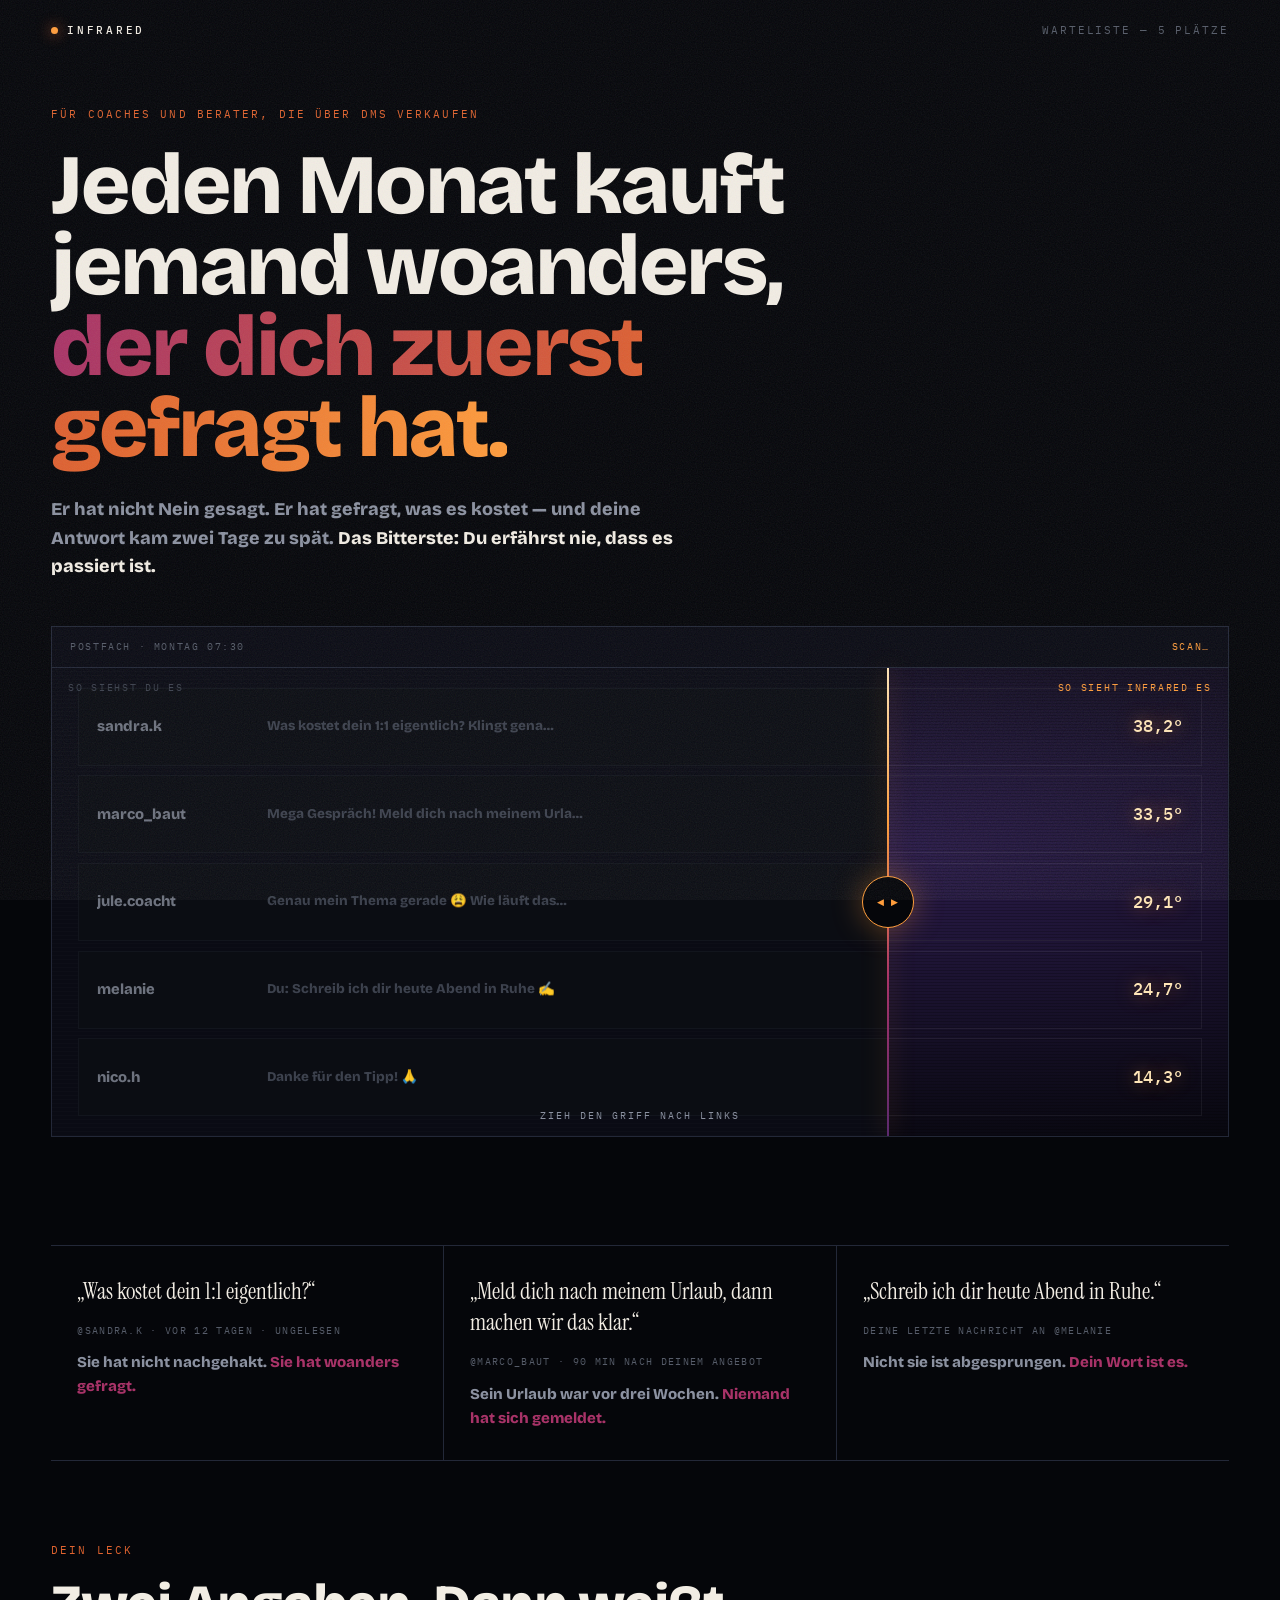
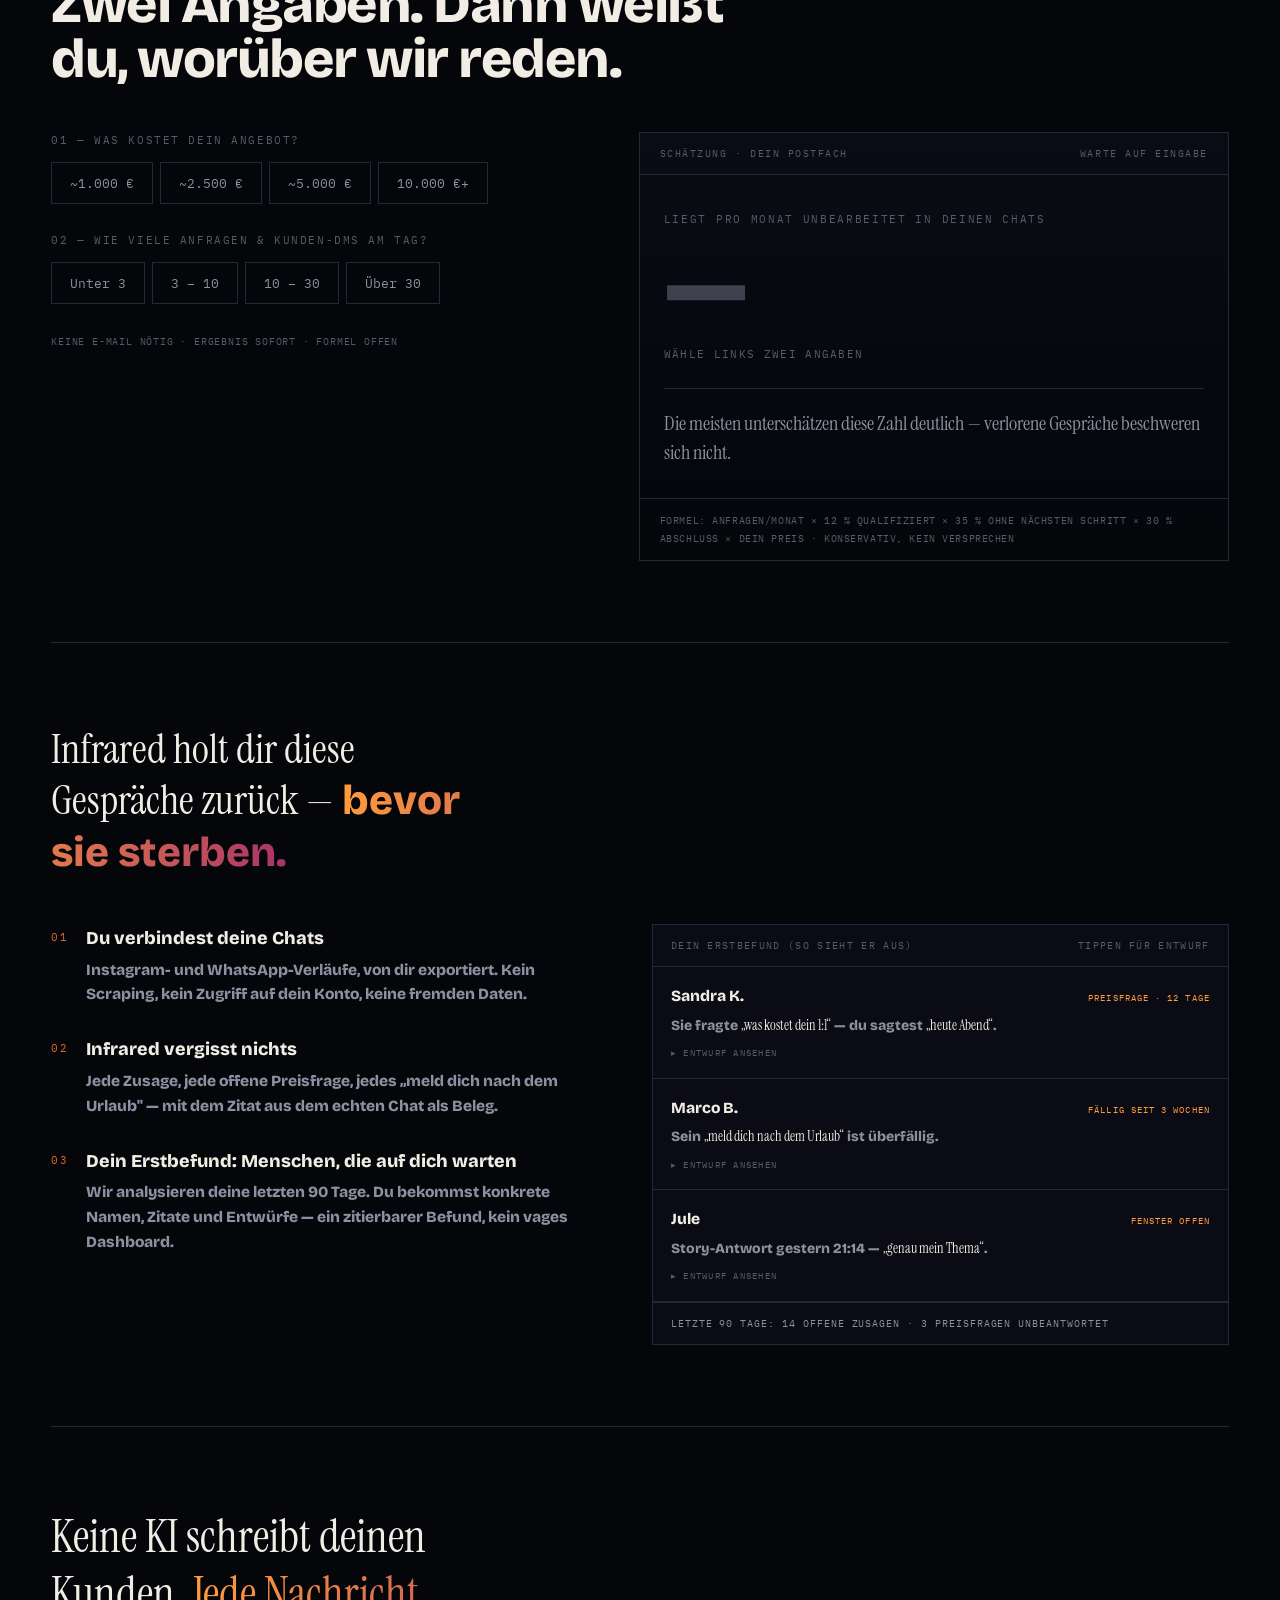
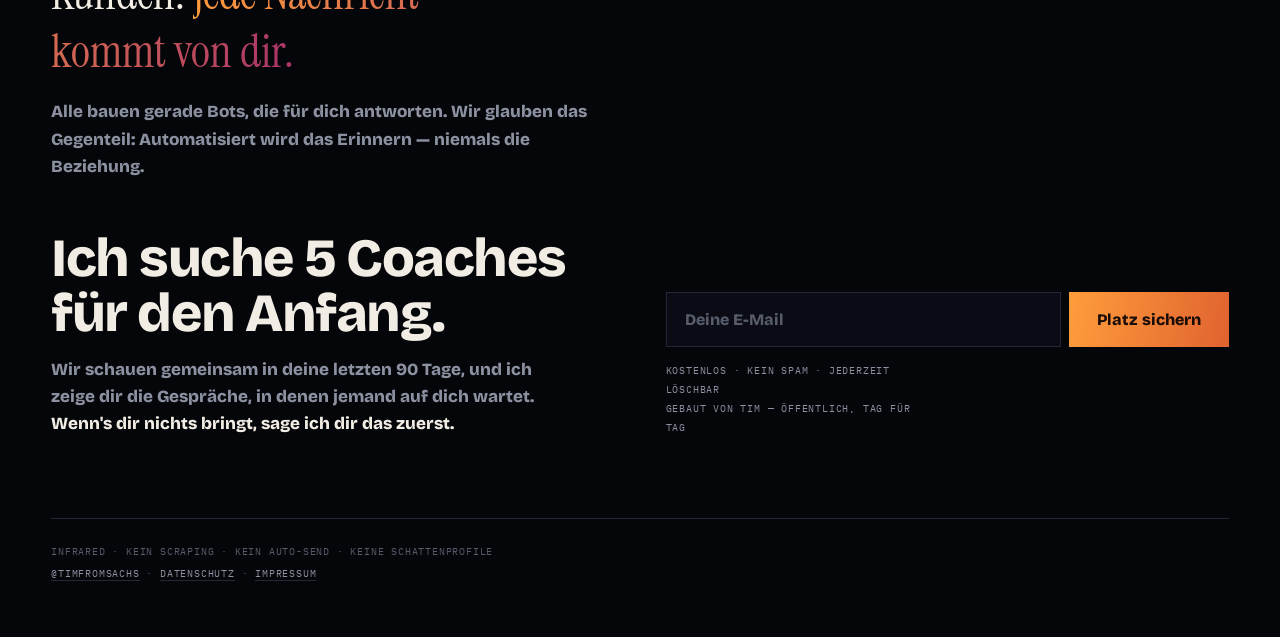
==== index.html @ e477ff0e "feat: GDPR-ready — local fonts, impressum, datenschutz, supabase linked - Google Fonts durch lokal g" ====
<!DOCTYPE html>
<html lang="de">
<head>
<meta charset="UTF-8">
<meta name="viewport" content="width=device-width, initial-scale=1.0">
<title>Infrared — jemand hat dich zuerst gefragt und woanders gekauft</title>
<meta name="description" content="Jeden Monat kauft jemand woanders, der dich zuerst gefragt hat. Infrared zeigt dir, wer gerade dabei ist.">
<link rel="stylesheet" href="fonts.css">
<style>
  :root{
    /* Eisen-Thermalskala */
    --void:#05060a; --deep:#0a0b14; --slate:#171a24; --edge:#232838;
    --v1:#2a1b4a;  --v2:#5b2a6e;  --mag:#a83368; --emb:#e0632f; --hot:#ff9d3c; --white:#ffe6b8;
    --grey:#6e737f; --greyer:#3d424e;
    --ink:#f2ede4; --mut:#8b91a0; --dim:#565c69;
    --D:'Bricolage Grotesque',sans-serif; --M:'IBM Plex Mono',monospace; --S:'Instrument Serif',serif;
  }
  *{margin:0;padding:0;box-sizing:border-box}
  html{scroll-behavior:smooth}
  body{background:var(--void);color:var(--ink);font-family:var(--D);font-size:17px;line-height:1.6;
    -webkit-font-smoothing:antialiased;overflow-x:hidden}
  ::selection{background:var(--mag);color:#fff}
  :focus-visible{outline:2px solid var(--hot);outline-offset:3px}
  .wrap{max-width:1320px;margin:0 auto;padding:0 clamp(18px,4vw,56px)}

  /* Filmkorn über allem */
  body::after{content:"";position:fixed;inset:0;z-index:99;pointer-events:none;opacity:.16;
    background-image:url("data:image/svg+xml,%3Csvg xmlns='http://www.w3.org/2000/svg' width='140' height='140'%3E%3Cfilter id='n'%3E%3CfeTurbulence type='fractalNoise' baseFrequency='.85' numOctaves='3'/%3E%3C/filter%3E%3Crect width='140' height='140' filter='url(%23n)' opacity='.55'/%3E%3C/svg%3E")}

  nav{display:flex;justify-content:space-between;align-items:center;padding:22px 0;
    font-family:var(--M);font-size:10.5px;letter-spacing:.18em;color:var(--dim)}
  nav .lg{display:flex;align-items:center;gap:9px;color:var(--ink);font-weight:500;letter-spacing:.26em}
  nav .lg i{width:7px;height:7px;background:var(--hot);border-radius:50%;box-shadow:0 0 14px var(--emb);animation:bl 3s infinite}
  @keyframes bl{0%,100%{opacity:1}50%{opacity:.45}}

  /* ══════════ HERO ══════════ */
  .hero{padding:clamp(30px,5vh,58px) 0 clamp(24px,4vh,44px)}
  .kick{font-family:var(--M);font-size:10.5px;letter-spacing:.2em;color:var(--emb);margin-bottom:22px}
  h1{font-family:var(--D);font-weight:800;font-variation-settings:'wdth' 82,'opsz' 96;
    font-size:clamp(38px,6.6vw,92px);line-height:.96;letter-spacing:-.03em;max-width:15ch}
  h1 .l{background:linear-gradient(96deg,var(--mag),var(--emb) 60%,var(--hot));
    -webkit-background-clip:text;background-clip:text;color:transparent}
  .sub{margin-top:26px;font-size:clamp(16.5px,1.4vw,20px);color:var(--mut);max-width:54ch}
  .sub b{color:var(--ink);font-weight:600}

  /* ══════════ SIGNATUR: DAS DIPTYCHON ══════════ */
  .scope{position:relative;margin-top:clamp(32px,5vh,60px);border:1px solid var(--edge);
    background:var(--deep);user-select:none;touch-action:pan-y;overflow:hidden}
  .scope-top{display:flex;justify-content:space-between;padding:12px 18px;border-bottom:1px solid var(--edge);
    font-family:var(--M);font-size:10px;letter-spacing:.16em;color:var(--dim);position:relative;z-index:6}
  .scope-top .r{color:var(--hot)}
  .stage{position:relative;height:clamp(360px,52vh,520px)}

  .layer{position:absolute;inset:0;padding:clamp(14px,2.2vh,26px) clamp(14px,2vw,26px)}
  /* — links: wie du es siehst — */
  .plain{background:
    repeating-linear-gradient(180deg,transparent 0 3px,rgba(255,255,255,.012) 3px 4px),var(--deep)}
  /* — rechts: wie Infrared es sieht — */
  .therm{background:radial-gradient(120% 100% at 70% 40%,var(--v1),var(--void) 70%);
    clip-path:inset(0 0 0 var(--split,50%));z-index:2}
  .therm::before{content:"";position:absolute;inset:0;pointer-events:none;
    background:repeating-linear-gradient(180deg,transparent 0 2px,rgba(0,0,0,.22) 2px 3px);mix-blend-mode:multiply}

  .rowlist{display:flex;flex-direction:column;gap:clamp(6px,1.1vh,12px);height:100%}
  .row{flex:1;display:grid;grid-template-columns:minmax(90px,150px) 1fr auto;gap:clamp(10px,1.6vw,22px);
    align-items:center;padding:0 clamp(10px,1.4vw,18px);border:1px solid transparent;min-height:0}
  /* plain */
  .plain .row{border-color:#12151d;background:#0b0d13}
  .plain .nm{font-weight:500;font-size:clamp(13px,1.15vw,16px);color:var(--grey)}
  .plain .txt{font-size:clamp(12px,1.05vw,14.5px);color:var(--greyer);white-space:nowrap;overflow:hidden;text-overflow:ellipsis}
  .plain .meta{font-family:var(--M);font-size:10px;color:var(--greyer);letter-spacing:.08em}
  /* thermal */
  .therm .row{border-color:rgba(255,255,255,.06);position:relative;overflow:hidden}
  .therm .row::before{content:"";position:absolute;inset:0;z-index:0;opacity:.9;
    background:radial-gradient(90% 220% at 6% 50%, var(--c1), transparent 62%)}
  .therm .row>*{position:relative;z-index:1}
  .therm .nm{font-weight:700;font-size:clamp(13px,1.15vw,16px);color:var(--white)}
  .therm .why{font-size:clamp(12px,1.05vw,14.5px);color:#e8d6c4;line-height:1.35}
  .therm .why q{font-family:var(--S);font-style:italic;color:#fff;quotes:"„" "“"}
  .therm .tmp{font-family:var(--M);font-weight:500;font-size:clamp(13px,1.3vw,19px);color:var(--white);
    text-shadow:0 0 18px rgba(255,157,60,.55)}
  .r1{--c1:rgba(255,157,60,.5)} .r2{--c1:rgba(224,99,47,.42)} .r3{--c1:rgba(168,51,104,.4)}
  .r4{--c1:rgba(91,42,110,.42)} .r5{--c1:rgba(42,27,74,.5)}

  /* Griff */
  .handle{position:absolute;top:0;bottom:0;left:var(--split,50%);width:2px;z-index:5;
    background:linear-gradient(180deg,var(--white),var(--hot),var(--mag),var(--v2));cursor:ew-resize;
    box-shadow:0 0 22px rgba(255,157,60,.55)}
  .knob{position:absolute;top:50%;left:50%;transform:translate(-50%,-50%);width:52px;height:52px;
    border-radius:50%;background:var(--void);border:1px solid var(--hot);display:grid;place-items:center;
    font-family:var(--M);font-size:9px;letter-spacing:.1em;color:var(--hot);cursor:ew-resize;
    box-shadow:0 0 30px rgba(255,157,60,.35)}
  .knob::before{content:"◀ ▶"}
  .hint-drag{position:absolute;left:0;right:0;bottom:12px;text-align:center;z-index:6;pointer-events:none;
    font-family:var(--M);font-size:10px;letter-spacing:.2em;color:var(--mut);transition:opacity .4s}
  .scope.touched .hint-drag{opacity:0}
  .lbl{position:absolute;top:12px;font-family:var(--M);font-size:9.5px;letter-spacing:.18em;z-index:6;pointer-events:none}
  .lbl.left{left:16px;color:var(--greyer)} .lbl.right{right:16px;color:var(--hot)}

  /* ══════════ AGITATE ══════════ */
  .agit{display:grid;grid-template-columns:repeat(3,1fr);gap:1px;background:var(--edge);
    margin-top:clamp(48px,8vh,96px);border-top:1px solid var(--edge);border-bottom:1px solid var(--edge)}
  @media(max-width:880px){.agit{grid-template-columns:1fr}}
  .ag{background:var(--void);padding:30px 26px;transition:background .4s}
  .ag:hover{background:var(--deep)}
  .ag q{font-family:var(--S);font-style:italic;font-size:clamp(19px,1.8vw,24px);line-height:1.35;quotes:"„" "“"}
  .ag .m{font-family:var(--M);font-size:9.5px;letter-spacing:.14em;color:var(--dim);margin:16px 0 12px}
  .ag .o{font-size:15px;color:var(--mut)} .ag .o b{color:var(--mag);font-weight:700}

  section{position:relative}
  .band{padding:clamp(56px,9vh,110px) 0}
  h2{font-family:var(--D);font-weight:800;font-variation-settings:'wdth' 84,'opsz' 60;
    font-size:clamp(28px,4.2vw,56px);line-height:1.02;letter-spacing:-.028em;max-width:20ch}
  .eyeb{font-family:var(--M);font-size:10.5px;letter-spacing:.2em;color:var(--emb);margin-bottom:20px}

  /* ══════════ LECK-RECHNER ══════════ */
  .calc{display:grid;grid-template-columns:1fr 1.1fr;gap:clamp(28px,4vw,72px);margin-top:44px;align-items:start}
  @media(max-width:960px){.calc{grid-template-columns:1fr;gap:32px}}
  .qlab{font-family:var(--M);font-size:10.5px;letter-spacing:.15em;color:var(--dim);margin-bottom:13px}
  .opts{display:flex;gap:7px;flex-wrap:wrap;margin-bottom:28px}
  .opt{appearance:none;background:transparent;border:1px solid var(--edge);color:var(--mut);cursor:pointer;
    font-family:var(--M);font-size:12.5px;padding:12px 18px;transition:all .16s}
  .opt:hover{border-color:var(--emb);color:var(--ink)}
  .opt.on{background:linear-gradient(100deg,var(--mag),var(--emb));border-color:transparent;color:#fff;font-weight:500}
  .meter{border:1px solid var(--edge);background:linear-gradient(180deg,var(--deep),var(--void));position:relative;overflow:hidden}
  .meter::before{content:"";position:absolute;inset:0;opacity:var(--fill,0);transition:opacity .8s;
    background:radial-gradient(120% 90% at 50% 120%,var(--mag),transparent 65%)}
  .mtop{display:flex;justify-content:space-between;padding:13px 20px;border-bottom:1px solid var(--edge);
    font-family:var(--M);font-size:9.5px;letter-spacing:.16em;color:var(--dim);position:relative}
  .mbody{padding:36px 24px 30px;position:relative}
  .mlab{font-family:var(--M);font-size:10.5px;letter-spacing:.16em;color:var(--dim);margin-bottom:14px}
  .mnum{font-family:var(--D);font-weight:800;font-variation-settings:'wdth' 78,'opsz' 96;
    font-size:clamp(52px,8vw,110px);line-height:.88;letter-spacing:-.04em;color:var(--greyer);transition:color .6s}
  .mnum.live{background:linear-gradient(96deg,var(--white),var(--hot) 40%,var(--mag));
    -webkit-background-clip:text;background-clip:text;color:transparent}
  .munit{font-family:var(--M);font-size:11px;letter-spacing:.12em;color:var(--dim);margin-top:14px}
  .mverd{margin-top:24px;padding-top:20px;border-top:1px solid var(--edge);font-family:var(--S);font-style:italic;
    font-size:clamp(17px,1.6vw,21px);line-height:1.45;color:var(--mut);min-height:3.2em}
  .mverd b{font-family:var(--D);font-style:normal;font-weight:700;color:var(--ink)}
  .mfine{padding:13px 20px;border-top:1px solid var(--edge);font-family:var(--M);font-size:9.5px;
    letter-spacing:.06em;color:var(--dim);line-height:1.85;position:relative}

  /* ══════════ LÖSUNG ══════════ */
  .sol{border-top:1px solid var(--edge)}
  .lead{font-family:var(--S);font-style:italic;font-size:clamp(24px,3.2vw,42px);line-height:1.25;max-width:22ch;margin-bottom:46px}
  .lead .g{font-family:var(--D);font-style:normal;font-weight:800;font-variation-settings:'wdth' 84;
    background:linear-gradient(96deg,var(--hot),var(--mag));-webkit-background-clip:text;background-clip:text;color:transparent}
  .duo{display:grid;grid-template-columns:1fr 1.05fr;gap:clamp(28px,4vw,64px);align-items:start}
  @media(max-width:960px){.duo{grid-template-columns:1fr}}
  .st{display:grid;grid-template-columns:auto 1fr;gap:18px;margin-bottom:28px}
  .st .n{font-family:var(--M);font-size:10.5px;color:var(--emb);letter-spacing:.14em;padding-top:5px}
  .st h3{font-size:18px;font-weight:700;margin-bottom:5px}
  .st p{font-size:15.5px;color:var(--mut);line-height:1.6}
  .brief{border:1px solid var(--edge);background:var(--deep)}
  .btop{display:flex;justify-content:space-between;padding:13px 18px;border-bottom:1px solid var(--edge);
    font-family:var(--M);font-size:9.5px;letter-spacing:.14em;color:var(--dim)}
  .bit{padding:17px 18px;border-bottom:1px solid var(--edge);cursor:pointer;transition:background .25s}
  .bit:hover{background:#0e1119} .bit:last-of-type{border-bottom:none}
  .bl{display:flex;align-items:baseline;gap:12px}
  .bl .nm{font-weight:700;font-size:15.5px} .bl .tg{font-family:var(--M);font-size:9px;letter-spacing:.12em;color:var(--hot);margin-left:auto}
  .bw{font-size:14px;color:var(--mut);margin-top:5px} .bw q{font-family:var(--S);font-style:italic;color:var(--ink);quotes:"„" "“"}
  .bd{display:none;margin-top:13px;padding:14px 16px;background:#10131b;border-left:2px solid var(--hot)}
  .bd p{font-family:var(--S);font-style:italic;font-size:16.5px;line-height:1.55}
  .bd .a{font-family:var(--M);font-size:9px;letter-spacing:.14em;color:var(--dim);margin-top:12px}
  .bit.open .bd{display:block;animation:f .3s ease}
  @keyframes f{from{opacity:0;transform:translateY(4px)}to{opacity:1;transform:none}}
  .btap{font-family:var(--M);font-size:9px;letter-spacing:.14em;color:var(--dim);margin-top:9px}
  .bfoot{padding:13px 18px;font-family:var(--M);font-size:9.5px;letter-spacing:.1em;color:var(--mut);border-top:1px solid var(--edge)}

  /* ══════════ PRINZIP + CTA ══════════ */
  .close{border-top:1px solid var(--edge)}
  .wall{font-family:var(--S);font-style:italic;font-size:clamp(25px,3.6vw,46px);line-height:1.25;max-width:20ch;margin-bottom:18px}
  .wall .g{background:linear-gradient(96deg,var(--hot),var(--mag));-webkit-background-clip:text;background-clip:text;color:transparent}
  .small{color:var(--mut);max-width:50ch;margin-bottom:52px}
  .ctarow{display:grid;grid-template-columns:1fr 1fr;gap:clamp(28px,4vw,64px);align-items:end}
  @media(max-width:880px){.ctarow{grid-template-columns:1fr;gap:34px}}
  .ctarow p{color:var(--mut);max-width:44ch;margin-top:14px} .ctarow p b{color:var(--ink);font-weight:600}
  form .r{display:flex;gap:8px} @media(max-width:520px){form .r{flex-direction:column}}
  form input{flex:1;background:var(--deep);border:1px solid var(--edge);color:var(--ink);
    font-family:var(--D);font-size:16px;padding:17px 18px}
  form input:focus{outline:none;border-color:var(--hot)}
  form input::placeholder{color:var(--dim)}
  form button{border:none;cursor:pointer;color:#1a0c06;font-family:var(--D);font-weight:700;font-size:16px;
    padding:17px 28px;white-space:nowrap;background:linear-gradient(100deg,var(--hot),var(--emb));transition:filter .16s}
  form button:hover{filter:brightness(1.15)}
  .fine{margin-top:13px;font-family:var(--M);font-size:10px;letter-spacing:.08em;color:var(--dim);line-height:1.9}
  .done{display:none;border-left:2px solid var(--hot);padding:18px 22px;background:var(--deep)}
  .done.show{display:block} .done .t{font-family:var(--S);font-style:italic;font-size:23px;margin-bottom:6px}
  .done p{color:var(--mut);font-size:15px;margin:0}

  footer{border-top:1px solid var(--edge);padding:22px 0 52px;font-family:var(--M);
    font-size:10px;letter-spacing:.08em;color:var(--dim);line-height:2.2}
  footer a{color:var(--mut);text-decoration:none;border-bottom:1px solid var(--edge)}
  footer a:hover{color:var(--hot)}

  .rv{opacity:0;transform:translateY(16px);transition:opacity .7s ease,transform .7s ease}
  .rv.in{opacity:1;transform:none}
  @media(prefers-reduced-motion:reduce){.rv{opacity:1;transform:none}*{transition:none!important;animation:none!important}}
</style>
</head>
<body>
<div class="wrap">

  <nav><span class="lg"><i></i>INFRARED</span><span>WARTELISTE — 5 PLÄTZE</span></nav>

  <!-- ═══ HERO + SIGNATUR ═══ -->
  <section class="hero">
    <div class="kick">FÜR COACHES UND BERATER, DIE ÜBER DMS VERKAUFEN</div>
    <h1>Jeden Monat kauft jemand woanders, <span class="l">der dich zuerst gefragt hat.</span></h1>
    <p class="sub">Er hat nicht Nein gesagt. Er hat gefragt, was es kostet — und deine Antwort kam zwei Tage zu spät. <b>Das Bitterste: Du erfährst nie, dass es passiert ist.</b></p>

    <div class="scope" id="scope">
      <div class="scope-top"><span>POSTFACH · MONTAG 07:30</span><span class="r" id="scopeState">ZIEH DEN GRIFF →</span></div>
      <div class="stage" id="stage">
        <!-- LINKS: wie du es siehst -->
        <div class="layer plain">
          <div class="rowlist">
            <div class="row"><span class="nm">sandra.k</span><span class="txt">Was kostet dein 1:1 eigentlich? Klingt gena…</span><span class="meta">12 T</span></div>
            <div class="row"><span class="nm">marco_baut</span><span class="txt">Mega Gespräch! Meld dich nach meinem Urla…</span><span class="meta">3 W</span></div>
            <div class="row"><span class="nm">jule.coacht</span><span class="txt">Genau mein Thema gerade 😩 Wie läuft das…</span><span class="meta">1 T</span></div>
            <div class="row"><span class="nm">melanie</span><span class="txt">Du: Schreib ich dir heute Abend in Ruhe ✍️</span><span class="meta">12 T</span></div>
            <div class="row"><span class="nm">nico.h</span><span class="txt">Danke für den Tipp! 🙏</span><span class="meta">5 T</span></div>
          </div>
        </div>
        <!-- RECHTS: wie Infrared es sieht -->
        <div class="layer therm" id="therm">
          <div class="rowlist">
            <div class="row r1"><span class="nm">Sandra K.</span><span class="why">Preisfrage offen — <q>klingt genau nach dem, was ich brauche</q></span><span class="tmp">38,2°</span></div>
            <div class="row r2"><span class="nm">Marco B.</span><span class="why">Sein <q>meld dich nach dem Urlaub</q> ist seit 3 Wochen fällig</span><span class="tmp">33,5°</span></div>
            <div class="row r3"><span class="nm">Jule</span><span class="why">Story-Antwort gestern 21:14 — Fenster offen</span><span class="tmp">29,1°</span></div>
            <div class="row r4"><span class="nm">Melanie</span><span class="why"><q>Heute Abend</q> — dein Wort, seit 12 Tagen offen</span><span class="tmp">24,7°</span></div>
            <div class="row r5"><span class="nm">Nico H.</span><span class="why">Kein offener Faden — alles erledigt</span><span class="tmp">14,3°</span></div>
          </div>
        </div>
        <div class="lbl left">SO SIEHST DU ES</div>
        <div class="lbl right">SO SIEHT INFRARED ES</div>
        <div class="handle" id="handle"><div class="knob"></div></div>
        <div class="hint-drag" id="hintDrag">ZIEH DEN GRIFF NACH LINKS</div>
      </div>
    </div>
  </section>

  <!-- ═══ AGITATE ═══ -->
  <div class="agit">
    <div class="ag rv"><q>Was kostet dein 1:1 eigentlich?</q><div class="m">@SANDRA.K · VOR 12 TAGEN · UNGELESEN</div><p class="o">Sie hat nicht nachgehakt. <b>Sie hat woanders gefragt.</b></p></div>
    <div class="ag rv"><q>Meld dich nach meinem Urlaub, dann machen wir das klar.</q><div class="m">@MARCO_BAUT · 90 MIN NACH DEINEM ANGEBOT</div><p class="o">Sein Urlaub war vor drei Wochen. <b>Niemand hat sich gemeldet.</b></p></div>
    <div class="ag rv"><q>Schreib ich dir heute Abend in Ruhe.</q><div class="m">DEINE LETZTE NACHRICHT AN @MELANIE</div><p class="o">Nicht sie ist abgesprungen. <b>Dein Wort ist es.</b></p></div>
  </div>

  <!-- ═══ RECHNER ═══ -->
  <section class="band">
    <div class="eyeb rv">DEIN LECK</div>
    <h2 class="rv">Zwei Angaben. Dann weißt du, worüber wir reden.</h2>
    <div class="calc">
      <div class="rv">
        <div class="qlab">01 — WAS KOSTET DEIN ANGEBOT?</div>
        <div class="opts" id="priceOpts">
          <button class="opt" data-v="1000" type="button">~1.000 €</button>
          <button class="opt" data-v="2500" type="button">~2.500 €</button>
          <button class="opt" data-v="5000" type="button">~5.000 €</button>
          <button class="opt" data-v="10000" type="button">10.000 €+</button>
        </div>
        <div class="qlab">02 — WIE VIELE ANFRAGEN &amp; KUNDEN-DMS AM TAG?</div>
        <div class="opts" id="dmOpts">
          <button class="opt" data-v="2" type="button">Unter 3</button>
          <button class="opt" data-v="6" type="button">3 – 10</button>
          <button class="opt" data-v="18" type="button">10 – 30</button>
          <button class="opt" data-v="40" type="button">Über 30</button>
        </div>
        <p style="font-family:var(--M);font-size:10px;letter-spacing:.08em;color:var(--dim);line-height:1.9">
          KEINE E-MAIL NÖTIG · ERGEBNIS SOFORT · FORMEL OFFEN
        </p>
      </div>
      <div class="meter rv" id="meter">
        <div class="mtop"><span>SCHÄTZUNG · DEIN POSTFACH</span><span id="mState">WARTE AUF EINGABE</span></div>
        <div class="mbody">
          <div class="mlab">LIEGT PRO MONAT UNBEARBEITET IN DEINEN CHATS</div>
          <div class="mnum" id="num">—</div>
          <div class="munit" id="unit">WÄHLE LINKS ZWEI ANGABEN</div>
          <p class="mverd" id="verdict">Die meisten unterschätzen diese Zahl deutlich — verlorene Gespräche beschweren sich nicht.</p>
        </div>
        <div class="mfine" id="formula">FORMEL: ANFRAGEN/MONAT × 12 % QUALIFIZIERT × 35 % OHNE NÄCHSTEN SCHRITT × 30 % ABSCHLUSS × DEIN PREIS · KONSERVATIV, KEIN VERSPRECHEN</div>
      </div>
    </div>
  </section>

  <!-- ═══ LÖSUNG ═══ -->
  <section class="band sol">
    <p class="lead rv">Infrared holt dir diese Gespräche zurück — <span class="g">bevor sie sterben.</span></p>
    <div class="duo">
      <div class="rv">
        <div class="st"><div class="n">01</div><div><h3>Du verbindest deine Chats</h3><p>Instagram- und WhatsApp-Verläufe, von dir exportiert. Kein Scraping, kein Zugriff auf dein Konto, keine fremden Daten.</p></div></div>
        <div class="st"><div class="n">02</div><div><h3>Infrared vergisst nichts</h3><p>Jede Zusage, jede offene Preisfrage, jedes „meld dich nach dem Urlaub" — mit dem Zitat aus dem echten Chat als Beleg.</p></div></div>
        <div class="st"><div class="n">03</div><div><h3>Dein Erstbefund: Menschen, die auf dich warten</h3><p>Wir analysieren deine letzten 90 Tage. Du bekommst konkrete Namen, Zitate und Entwürfe — ein zitierbarer Befund, kein vages Dashboard.</p></div></div>
      </div>
      <div class="brief rv">
        <div class="btop"><span>DEIN ERSTBEFUND (SO SIEHT ER AUS)</span><span>TIPPEN FÜR ENTWURF</span></div>
        <div class="bit" data-open tabindex="0" role="button">
          <div class="bl"><span class="nm">Sandra K.</span><span class="tg">PREISFRAGE · 12 TAGE</span></div>
          <p class="bw">Sie fragte <q>was kostet dein 1:1</q> — du sagtest <q>heute Abend</q>.</p>
          <div class="bd"><p>„Sandra, deine Frage ist bei mir untergegangen — mein Fehler. Das 1:1 startet bei X. Erzähl kurz, wo du stehst, dann sag ich dir ehrlich, ob es passt."</p><div class="a">[ SENDEN ] [ ANPASSEN ] [ HEUTE NICHT ]</div></div>
          <div class="btap">▸ ENTWURF ANSEHEN</div>
        </div>
        <div class="bit" data-open tabindex="0" role="button">
          <div class="bl"><span class="nm">Marco B.</span><span class="tg">FÄLLIG SEIT 3 WOCHEN</span></div>
          <p class="bw">Sein <q>meld dich nach dem Urlaub</q> ist überfällig.</p>
          <div class="bd"><p>„Marco! Urlaub gut überstanden? Du wolltest danach durchstarten — steht das noch? Sag ruhig ehrlich, wenn sich was geändert hat."</p><div class="a">[ SENDEN ] [ ANPASSEN ] [ HEUTE NICHT ]</div></div>
          <div class="btap">▸ ENTWURF ANSEHEN</div>
        </div>
        <div class="bit" data-open tabindex="0" role="button">
          <div class="bl"><span class="nm">Jule</span><span class="tg">FENSTER OFFEN</span></div>
          <p class="bw">Story-Antwort gestern 21:14 — <q>genau mein Thema</q>.</p>
          <div class="bd"><p>„Jule, hab deine Antwort gesehen — was heißt ‚genau mein Thema' bei dir gerade konkret?"</p><div class="a">[ SENDEN ] [ ANPASSEN ] [ HEUTE NICHT ]</div></div>
          <div class="btap">▸ ENTWURF ANSEHEN</div>
        </div>
        <div class="bfoot">LETZTE 90 TAGE: 14 OFFENE ZUSAGEN · 3 PREISFRAGEN UNBEANTWORTET</div>
      </div>
    </div>
  </section>

  <!-- ═══ PRINZIP + CTA ═══ -->
  <section class="band close">
    <p class="wall rv">Keine KI schreibt deinen Kunden. <span class="g">Jede Nachricht kommt von dir.</span></p>
    <p class="small rv">Alle bauen gerade Bots, die für dich antworten. Wir glauben das Gegenteil: Automatisiert wird das Erinnern — niemals die Beziehung.</p>
    <div class="ctarow">
      <div class="rv"><h2>Ich suche 5 Coaches für den Anfang.</h2>
        <p>Wir schauen gemeinsam in deine letzten 90 Tage, und ich zeige dir die Gespräche, in denen jemand auf dich wartet. <b>Wenn's dir nichts bringt, sage ich dir das zuerst.</b></p></div>
      <div class="rv">
        <form id="wl" novalidate>
          <div class="r"><input type="email" id="email" placeholder="Deine E-Mail" required autocomplete="email">
            <button type="submit">Platz sichern</button></div>
          <p class="fine">KOSTENLOS · KEIN SPAM · JEDERZEIT LÖSCHBAR<br>GEBAUT VON TIM — ÖFFENTLICH, TAG FÜR TAG</p>
        </form>
        <div class="done" id="done"><div class="t">Du bist drauf.</div><p>Ich melde mich persönlich, sobald ein Platz frei wird.</p></div>
      </div>
    </div>
  </section>

  <footer>
    <div>INFRARED · KEIN SCRAPING · KEIN AUTO-SEND · KEINE SCHATTENPROFILE</div>
    <div><a href="https://instagram.com/timfromsachs" target="_blank" rel="noopener">@TIMFROMSACHS</a> · <a href="datenschutz.html">DATENSCHUTZ</a> · <a href="impressum.html">IMPRESSUM</a></div>
  </footer>
</div>

<script>
/* ══════ DIPTYCHON ══════ */
(function(){
  const scope=document.getElementById('scope'), stage=document.getElementById('stage'),
        therm=document.getElementById('therm'), handle=document.getElementById('handle'),
        state=document.getElementById('scopeState');
  let split=62, dragging=false, auto=true;

  function set(p){
    split=Math.max(0,Math.min(100,p));
    therm.style.setProperty('--split', split+'%');
    handle.style.left = split+'%';
    if(split<45) state.textContent='THERMOGRAMM AKTIV';
    else if(split>85) state.textContent='ZIEH DEN GRIFF →';
    else state.textContent='SCAN…';
  }
  set(62);

  /* sanfter Auto-Schwenk bis zur ersten Berührung */
  let t0=performance.now();
  (function idle(t){
    if(auto){
      const k=(Math.sin((t-t0)/2600)+1)/2;      // 0..1
      set(52 + k*22);
      requestAnimationFrame(idle);
    }
  })(t0);

  function pos(e){
    const r=stage.getBoundingClientRect();
    const x=(e.touches?e.touches[0].clientX:e.clientX)-r.left;
    set(x/r.width*100);
  }
  function start(e){ auto=false; scope.classList.add('touched'); dragging=true; pos(e); }
  function move(e){ if(dragging){ pos(e); e.preventDefault(); } }
  function end(){ dragging=false; }

  stage.addEventListener('pointerdown', start);
  addEventListener('pointermove', move, {passive:false});
  addEventListener('pointerup', end);
  stage.addEventListener('pointermove', e=>{ if(!dragging && !auto) pos(e); });
})();

/* ══════ LECK-RECHNER ══════ */
(function(){
  let price=null, dms=null;
  const num=document.getElementById('num'), unit=document.getElementById('unit'),
        verdict=document.getElementById('verdict'), state=document.getElementById('mState'),
        formula=document.getElementById('formula'), meter=document.getElementById('meter');

  function pick(id, cb){
    document.getElementById(id).addEventListener('click', e=>{
      const b=e.target.closest('.opt'); if(!b) return;
      document.getElementById(id).querySelectorAll('.opt').forEach(o=>o.classList.remove('on'));
      b.classList.add('on'); cb(+b.dataset.v); render();
    });
  }
  pick('priceOpts', v=>price=v); pick('dmOpts', v=>dms=v);

  function count(to){
    const s=performance.now(), d=1000;
    (function f(t){
      const p=Math.min(1,(t-s)/d), e=1-Math.pow(1-p,3);
      num.textContent=Math.round(to*e).toLocaleString('de-DE')+' €';
      if(p<1) requestAnimationFrame(f);
    })(s);
  }
  function render(){
    if(price===null||dms===null) return;
    const monthly=dms*30, val=Math.round(monthly*0.12*0.35*0.30*price/100)*100;
    num.classList.add('live'); state.textContent='BERECHNET';
    meter.style.setProperty('--fill', Math.min(1, val/12000).toFixed(2));
    count(val);
    unit.textContent=`BEI ~${monthly} ANFRAGEN IM MONAT`;
    formula.textContent=`FORMEL: ${monthly} ANFRAGEN × 12 % QUALIFIZIERT × 35 % OHNE NÄCHSTEN SCHRITT × 30 % ABSCHLUSS × ${price.toLocaleString('de-DE')} € · KONSERVATIV, KEIN VERSPRECHEN`;
    verdict.innerHTML = val>=5000
      ? `Das ist <b>ein Kunde pro Monat</b>, der schon Interesse hatte — und den niemand zurückgeholt hat.`
      : val>=1500
        ? `Über ein Jahr rund <b>${(val*12).toLocaleString('de-DE')} €</b> aus Gesprächen, die du längst geführt hast.`
        : `Klingt klein? Es sind Menschen, die dich <b>zuerst gefragt haben</b>. Die kommen nicht wieder.`;
  }
})();

/* ══════ Zettel ══════ */
document.querySelectorAll('[data-open]').forEach(it=>{
  const t=()=>it.classList.toggle('open');
  it.addEventListener('click',t);
  it.addEventListener('keydown',e=>{if(e.key==='Enter'||e.key===' '){e.preventDefault();t()}});
});

/* ══════ Reveal ══════ */
(function(){
  const io=new IntersectionObserver(es=>es.forEach(e=>{if(e.isIntersecting){e.target.classList.add('in');io.unobserve(e.target)}}),{threshold:.1});
  document.querySelectorAll('.rv').forEach(el=>io.observe(el));
})();

/* ══════ SUPABASE CONFIG ══════ */
const SB='https://vukzjrszplyzaiperdsj.supabase.co';
const SBK='sb_publishable_4zE5bvt8EPIA1UWX8fP6Ww_GIHjBdjE';
const hdrs={'apikey':SBK,'Authorization':'Bearer '+SBK,'Content-Type':'application/json','Prefer':'return=minimal'};

/* ══════ ANALYTICS ══════ */
let sessionId=localStorage.getItem('ir_session');
if(!sessionId){sessionId=crypto.randomUUID();localStorage.setItem('ir_session',sessionId)}
function trk(event,label,value,props={}){
  const p={event,label:label||null,value:value||null,session_id:sessionId,
    user_agent:navigator.userAgent.slice(0,300),referrer:document.referrer.slice(0,500),
    properties:props,page:'landing'};
  fetch(SB+'/rest/v1/analytics_events',{method:'POST',headers:hdrs,body:JSON.stringify(p)}).catch(()=>{});
}
trk('page_view','load');
let scrollMax=0;addEventListener('scroll',()=>{const p=Math.round(window.scrollY/window.innerHeight);if(p>scrollMax){scrollMax=p;trk('scroll_depth',null,p)}},{passive:true});

/* ══════ SLIDER TRACKING ══════ */
const origSet=Object.getOwnPropertyDescriptor(CSSStyleDeclaration.prototype,'setProperty');
let slideT=0;
Object.defineProperty(therm.style,'setProperty',{value:function(k,v){if(k==='--split'){const p=parseFloat(v);if(Math.abs(p-slideT)>2){slideT=p;trk('slider_move','thermogram_split',Math.round(p));}}return origSet.value.call(this,k,v)}});

/* ══════ WAITLIST SUBMIT ══════ */
document.getElementById('wl').addEventListener('submit', async e=>{
  e.preventDefault();
  const i=document.getElementById('email');
  if(!i.value||!i.checkValidity()){i.focus();i.style.borderColor='var(--hot)';return}
  const on=s=>document.querySelector(s+' .opt.on');
  const priceB=on('#priceOpts'), dmB=on('#dmOpts');
  const payload={email:i.value.trim(),
    price_band:priceB?priceB.dataset.v:null,
    dm_band:dmB?dmB.dataset.v:null,
    est_leak:document.getElementById('num').textContent,
    utm:location.search.slice(0,200),
    source:'landing_page'};
  trk('waitlist_submit','form_submit',null,{price_band:payload.price_band,dm_band:payload.dm_band,est_leak:payload.est_leak});
  try{
    const r=await fetch(SB+'/rest/v1/waitlist',{method:'POST',headers:hdrs,body:JSON.stringify(payload)});
    if(r.ok){
      const w=await r.json();
      // Attribution
      const attr={waitlist_id:w[0]?.id||null,utm_source:new URLSearchParams(location.search).get('utm_source')||null,
        utm_medium:new URLSearchParams(location.search).get('utm_medium')||null,
        referrer_url:document.referrer||null,calculator_used:!!priceB,calculator_value_eur:priceB?+priceB.dataset.v:null,
        slider_interacted:slideT>0};
      fetch(SB+'/rest/v1/waitlist_attribution',{method:'POST',headers:hdrs,body:JSON.stringify(attr)}).catch(()=>{});
      e.target.style.display='none';document.getElementById('done').classList.add('show');
    }
  }catch(err){console.error('Submit failed',err)}
});

/* ══════ CALCULATOR TRACKING ══════ */
let calcFired=false;
(function(){const obs=new MutationObserver(()=>{const n=document.getElementById('num');if(!calcFired&&n.classList.contains('live')){calcFired=true;trk('leak_calculator','calculator_used',null);}});obs.observe(document.getElementById('num'),{attributes:true,attributeFilter:['class']})})();

/* ══════ ZETTEL OPEN TRACKING ══════ */
document.querySelectorAll('[data-open]').forEach(b=>b.addEventListener('click',()=>{if(!b.classList.contains('open'))trk('zettel_open','brief_item_expand')}));
</script>
</body>
</html>
---- fonts.css ----
/* Infrared — Local Fonts (GDPR-konform, kein Google CDN) */

/* Bricolage Grotesque — Variable Font (opsz 12..96, wdth 75..100, wght 400..800) */
@font-face {
  font-family: 'Bricolage Grotesque';
  font-style: normal;
  font-weight: 400 800;
  font-stretch: 75% 100%;
  src: url('fonts/bricolage-grotesque-var.ttf') format('truetype-variations');
  font-display: swap;
}

/* IBM Plex Mono */
@font-face {
  font-family: 'IBM Plex Mono';
  font-style: normal;
  font-weight: 400;
  src: url('fonts/ibm-plex-mono-400.ttf') format('truetype');
  font-display: swap;
}
@font-face {
  font-family: 'IBM Plex Mono';
  font-style: normal;
  font-weight: 500;
  src: url('fonts/ibm-plex-mono-500.ttf') format('truetype');
  font-display: swap;
}

/* Instrument Serif */
@font-face {
  font-family: 'Instrument Serif';
  font-style: normal;
  font-weight: 400;
  src: url('fonts/instrument-serif-regular.ttf') format('truetype');
  font-display: swap;
}
@font-face {
  font-family: 'Instrument Serif';
  font-style: italic;
  font-weight: 400;
  src: url('fonts/instrument-serif-italic.ttf') format('truetype');
  font-display: swap;
}
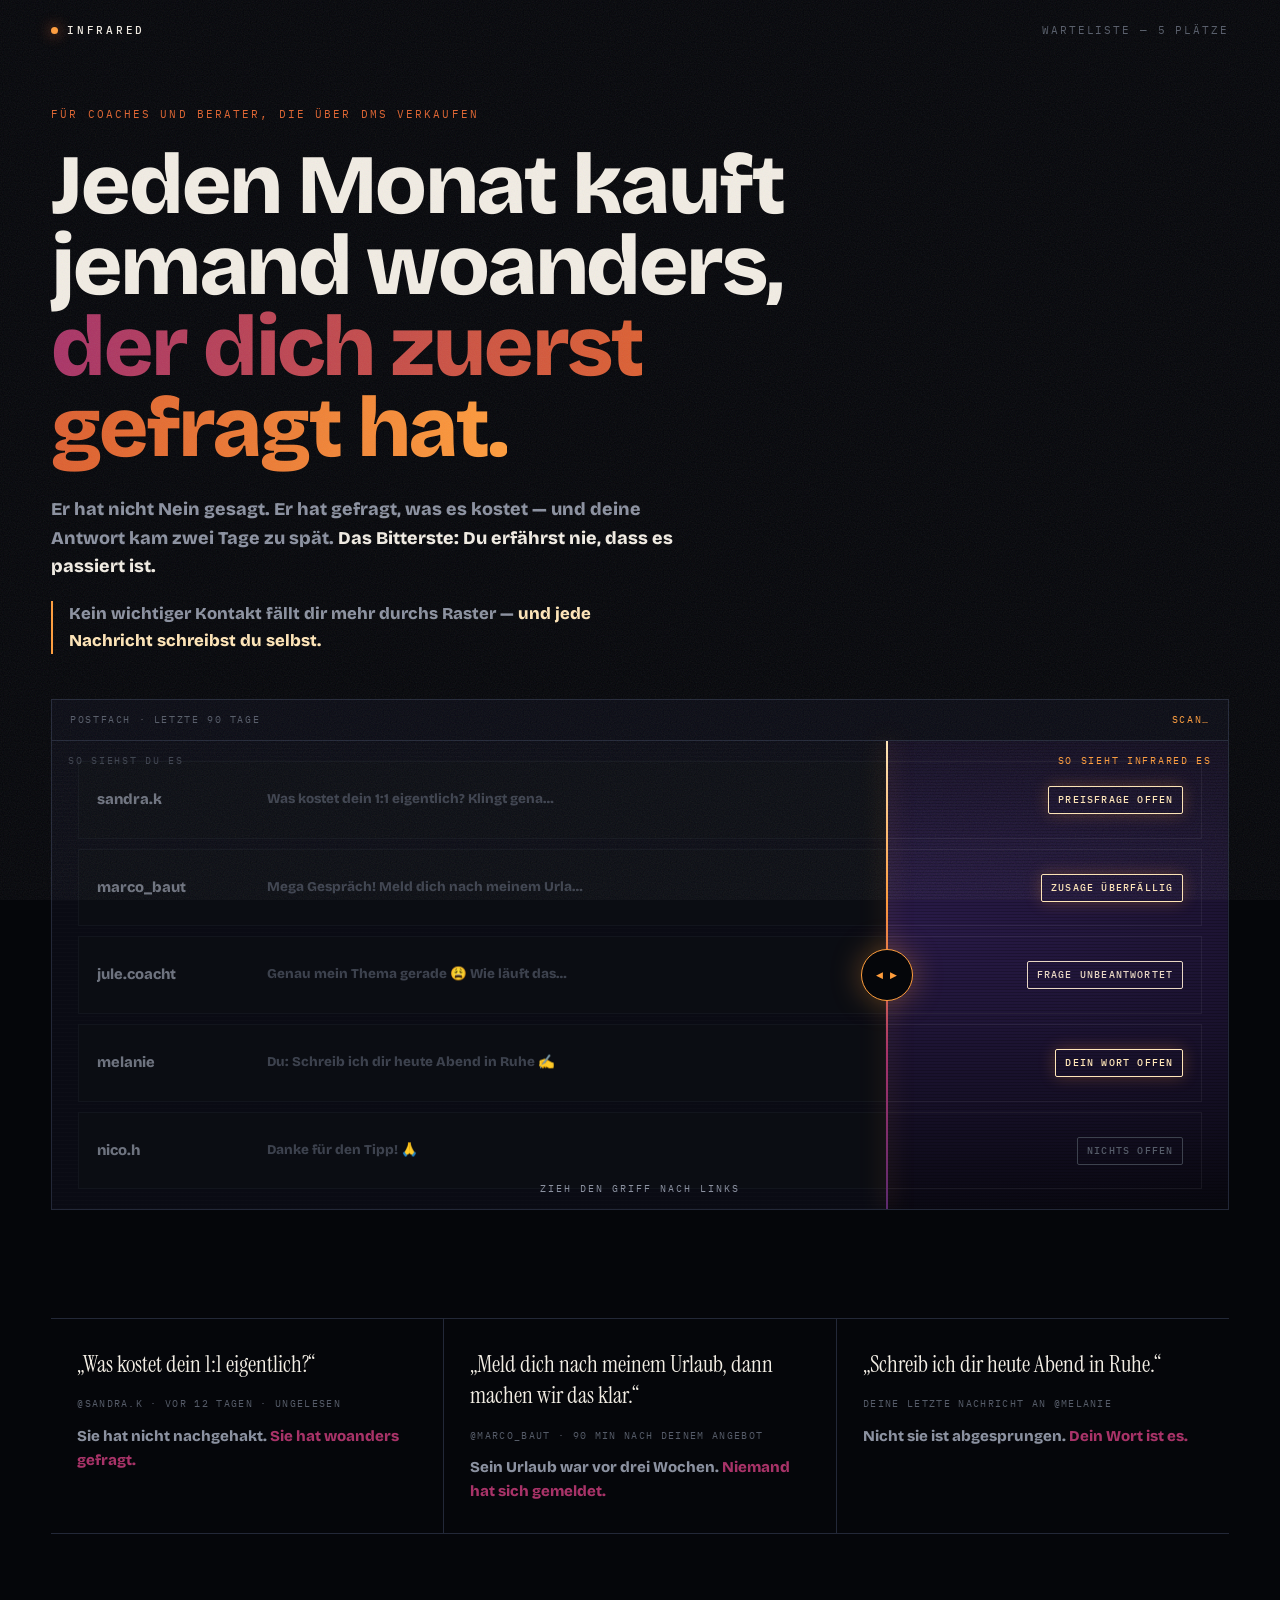
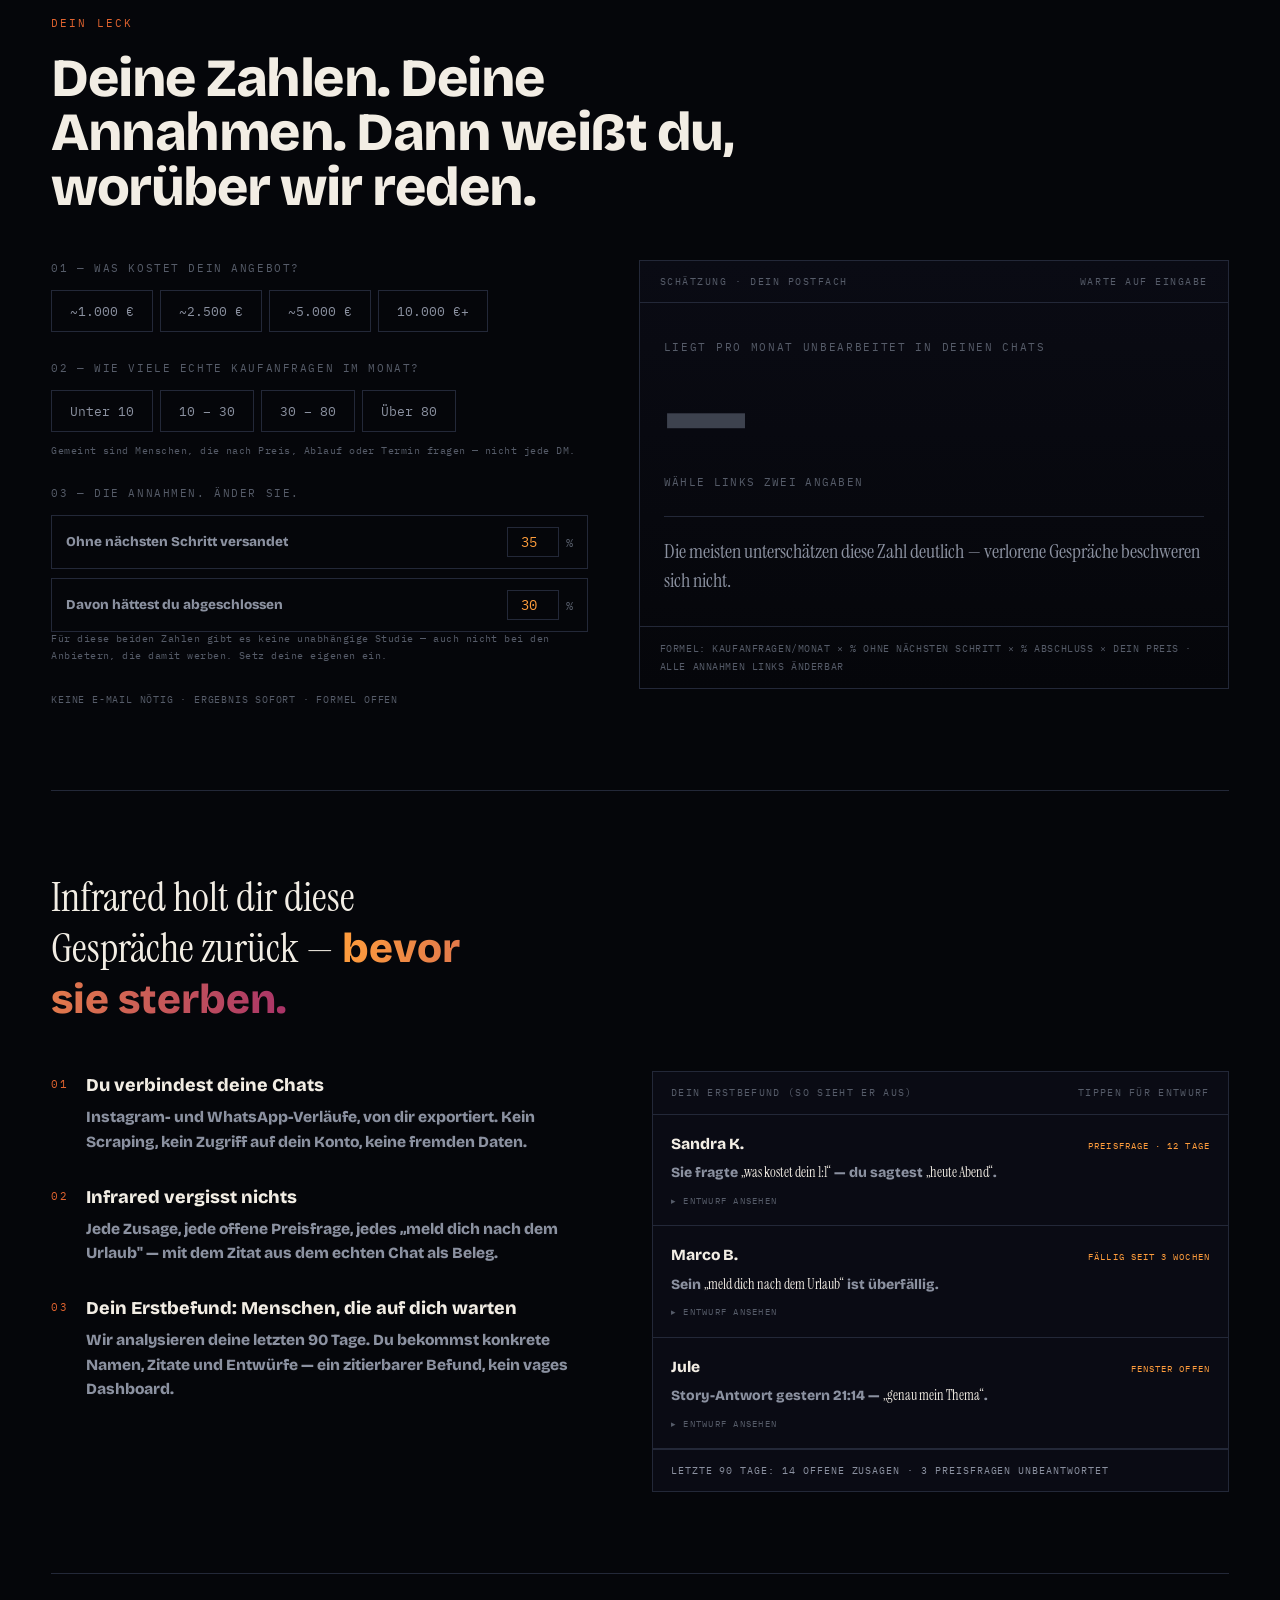
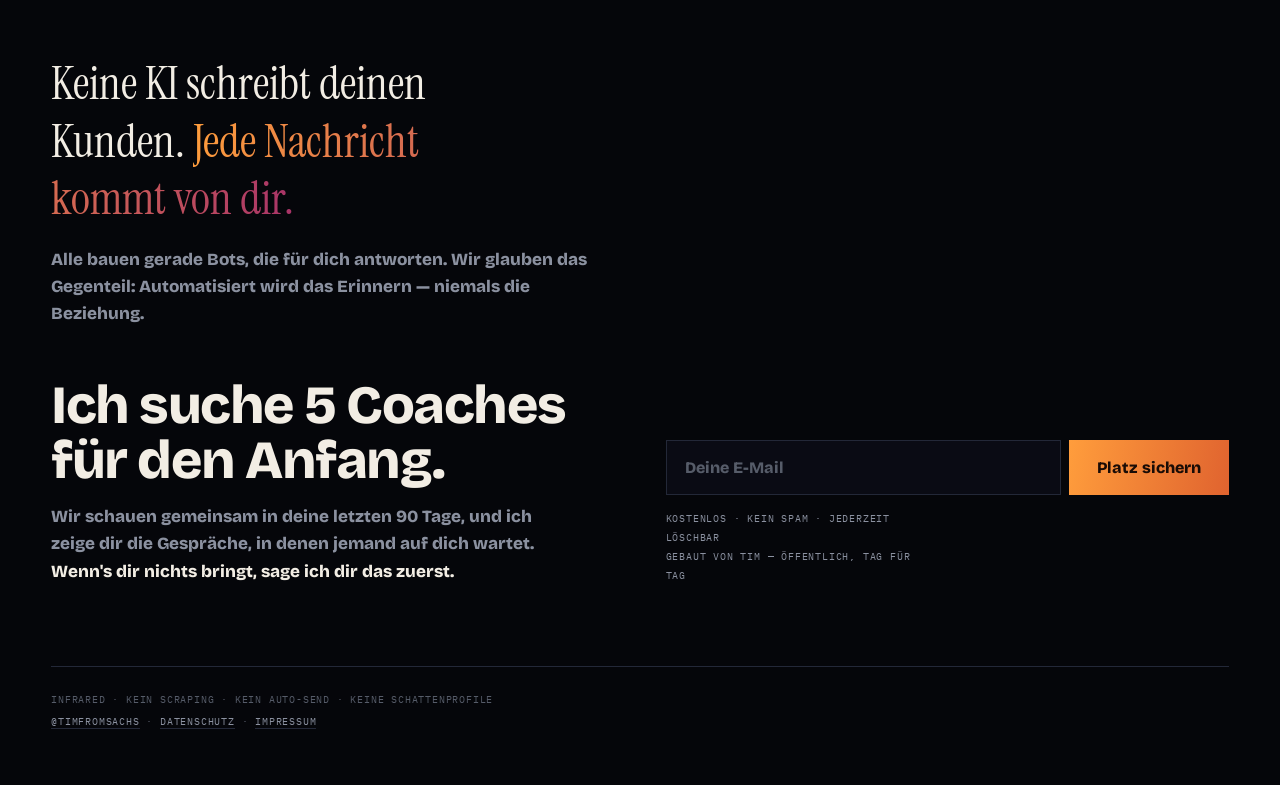
==== commit e3d69a97: "fix: vier PRD-GUARD-Verletzungen auf der Landingpage Die Seite versprach an vier Stellen etwas ander" ====
--- a/index.html
+++ b/index.html
@@ -42,6 +42,11 @@
     -webkit-background-clip:text;background-clip:text;color:transparent}
   .sub{margin-top:26px;font-size:clamp(16.5px,1.4vw,20px);color:var(--mut);max-width:54ch}
   .sub b{color:var(--ink);font-weight:600}
+  /* Die Kernzeile. Steht oben, weil der erste Halbsatz Marktstandard ist —
+     jedes CRM verspricht ihn. Der Keil ist der zweite. */
+  .wedge{margin-top:20px;padding-left:16px;border-left:2px solid var(--hot);
+    font-size:clamp(15.5px,1.3vw,18px);color:var(--mut);max-width:52ch}
+  .wedge b{color:var(--white);font-weight:700}
 
   /* ══════════ SIGNATUR: DAS DIPTYCHON ══════════ */
   .scope{position:relative;margin-top:clamp(32px,5vh,60px);border:1px solid var(--edge);
@@ -77,8 +82,14 @@
   .therm .nm{font-weight:700;font-size:clamp(13px,1.15vw,16px);color:var(--white)}
   .therm .why{font-size:clamp(12px,1.05vw,14.5px);color:#e8d6c4;line-height:1.35}
   .therm .why q{font-family:var(--S);font-style:italic;color:#fff;quotes:"„" "“"}
-  .therm .tmp{font-family:var(--M);font-weight:500;font-size:clamp(13px,1.3vw,19px);color:var(--white);
-    text-shadow:0 0 18px rgba(255,157,60,.55)}
+  /* KEINE Temperaturzahl mehr. Ein Score mit Nachkommastelle behauptet eine
+     Messung; gebaut werden drei getrennte, erklaerbare Signale (PRD 4.5).
+     Die Waerme bleibt als Verlauf — sie ist das Markenbild, nicht die Zahl. */
+  .therm .sig{font-family:var(--M);font-weight:500;font-size:clamp(8.5px,.85vw,10px);
+    letter-spacing:.12em;white-space:nowrap;padding:5px 9px;border:1px solid currentColor;border-radius:2px}
+  .therm .s-a{color:var(--white);box-shadow:0 0 16px rgba(255,157,60,.25)}
+  .therm .s-b{color:#e8d6c4}
+  .therm .s-c{color:var(--dim);border-color:var(--greyer)}
   .r1{--c1:rgba(255,157,60,.5)} .r2{--c1:rgba(224,99,47,.42)} .r3{--c1:rgba(168,51,104,.4)}
   .r4{--c1:rgba(91,42,110,.42)} .r5{--c1:rgba(42,27,74,.5)}
 
@@ -96,6 +107,9 @@
   .scope.touched .hint-drag{opacity:0}
   .lbl{position:absolute;top:12px;font-family:var(--M);font-size:9.5px;letter-spacing:.18em;z-index:6;pointer-events:none}
   .lbl.left{left:16px;color:var(--greyer)} .lbl.right{right:16px;color:var(--hot)}
+  .siglegend{position:absolute;left:0;right:0;bottom:-26px;text-align:center;z-index:6;pointer-events:none;
+    font-family:var(--M);font-size:8.5px;letter-spacing:.14em;color:var(--dim)}
+  @media(max-width:700px){.siglegend{font-size:7.5px;letter-spacing:.08em}}
 
   /* ══════════ AGITATE ══════════ */
   .agit{display:grid;grid-template-columns:repeat(3,1fr);gap:1px;background:var(--edge);
@@ -122,6 +136,16 @@
     font-family:var(--M);font-size:12.5px;padding:12px 18px;transition:all .16s}
   .opt:hover{border-color:var(--emb);color:var(--ink)}
   .opt.on{background:linear-gradient(100deg,var(--mag),var(--emb));border-color:transparent;color:#fff;font-weight:500}
+  .qhint{font-family:var(--M);font-size:9.5px;letter-spacing:.05em;color:var(--dim);line-height:1.8;margin:-18px 0 26px}
+  /* Die Annahmen sind editierbar, weil sie geschaetzt sind. Eine feste Zahl
+     hier waere genau der Vendor-Claim, gegen den Infrared antritt. */
+  .knobs{display:flex;flex-direction:column;gap:9px;margin-bottom:16px}
+  .knobs label{display:flex;justify-content:space-between;align-items:center;gap:12px;
+    font-size:13.5px;color:var(--mut);border:1px solid var(--edge);padding:11px 14px}
+  .knobs span{font-family:var(--M);font-size:12px;color:var(--dim);white-space:nowrap}
+  .knobs input{width:52px;background:var(--void);border:1px solid var(--edge);color:var(--hot);
+    font-family:var(--M);font-size:14px;padding:5px 6px;text-align:right}
+  .knobs input:focus{outline:none;border-color:var(--hot)}
   .meter{border:1px solid var(--edge);background:linear-gradient(180deg,var(--deep),var(--void));position:relative;overflow:hidden}
   .meter::before{content:"";position:absolute;inset:0;opacity:var(--fill,0);transition:opacity .8s;
     background:radial-gradient(120% 90% at 50% 120%,var(--mag),transparent 65%)}
@@ -208,9 +232,10 @@
     <div class="kick">FÜR COACHES UND BERATER, DIE ÜBER DMS VERKAUFEN</div>
     <h1>Jeden Monat kauft jemand woanders, <span class="l">der dich zuerst gefragt hat.</span></h1>
     <p class="sub">Er hat nicht Nein gesagt. Er hat gefragt, was es kostet — und deine Antwort kam zwei Tage zu spät. <b>Das Bitterste: Du erfährst nie, dass es passiert ist.</b></p>
+    <p class="wedge">Kein wichtiger Kontakt fällt dir mehr durchs Raster — <b>und jede Nachricht schreibst du selbst.</b></p>
 
     <div class="scope" id="scope">
-      <div class="scope-top"><span>POSTFACH · MONTAG 07:30</span><span class="r" id="scopeState">ZIEH DEN GRIFF →</span></div>
+      <div class="scope-top"><span>POSTFACH · LETZTE 90 TAGE</span><span class="r" id="scopeState">ZIEH DEN GRIFF →</span></div>
       <div class="stage" id="stage">
         <!-- LINKS: wie du es siehst -->
         <div class="layer plain">
@@ -225,15 +250,16 @@
         <!-- RECHTS: wie Infrared es sieht -->
         <div class="layer therm" id="therm">
           <div class="rowlist">
-            <div class="row r1"><span class="nm">Sandra K.</span><span class="why">Preisfrage offen — <q>klingt genau nach dem, was ich brauche</q></span><span class="tmp">38,2°</span></div>
-            <div class="row r2"><span class="nm">Marco B.</span><span class="why">Sein <q>meld dich nach dem Urlaub</q> ist seit 3 Wochen fällig</span><span class="tmp">33,5°</span></div>
-            <div class="row r3"><span class="nm">Jule</span><span class="why">Story-Antwort gestern 21:14 — Fenster offen</span><span class="tmp">29,1°</span></div>
-            <div class="row r4"><span class="nm">Melanie</span><span class="why"><q>Heute Abend</q> — dein Wort, seit 12 Tagen offen</span><span class="tmp">24,7°</span></div>
-            <div class="row r5"><span class="nm">Nico H.</span><span class="why">Kein offener Faden — alles erledigt</span><span class="tmp">14,3°</span></div>
+            <div class="row r1"><span class="nm">Sandra K.</span><span class="why">Preisfrage offen — <q>klingt genau nach dem, was ich brauche</q></span><span class="sig s-a">PREISFRAGE OFFEN</span></div>
+            <div class="row r2"><span class="nm">Marco B.</span><span class="why">Sein <q>meld dich nach dem Urlaub</q> ist seit 3 Wochen fällig</span><span class="sig s-a">ZUSAGE ÜBERFÄLLIG</span></div>
+            <div class="row r3"><span class="nm">Jule</span><span class="why">Story-Antwort gestern 21:14 — Fenster offen</span><span class="sig s-b">FRAGE UNBEANTWORTET</span></div>
+            <div class="row r4"><span class="nm">Melanie</span><span class="why"><q>Heute Abend</q> — dein Wort, seit 12 Tagen offen</span><span class="sig s-a">DEIN WORT OFFEN</span></div>
+            <div class="row r5"><span class="nm">Nico H.</span><span class="why">Kein offener Faden — alles erledigt</span><span class="sig s-c">NICHTS OFFEN</span></div>
           </div>
         </div>
         <div class="lbl left">SO SIEHST DU ES</div>
         <div class="lbl right">SO SIEHT INFRARED ES</div>
+        <div class="siglegend">KEIN PUNKTESYSTEM · DREI PRÜFBARE SIGNALE: OFFENE ZUSAGE · UNBEANTWORTETE FRAGE · KAUFABSICHT BELEGT</div>
         <div class="handle" id="handle"><div class="knob"></div></div>
         <div class="hint-drag" id="hintDrag">ZIEH DEN GRIFF NACH LINKS</div>
       </div>
@@ -250,7 +276,7 @@
   <!-- ═══ RECHNER ═══ -->
   <section class="band">
     <div class="eyeb rv">DEIN LECK</div>
-    <h2 class="rv">Zwei Angaben. Dann weißt du, worüber wir reden.</h2>
+    <h2 class="rv">Deine Zahlen. Deine Annahmen. Dann weißt du, worüber wir reden.</h2>
     <div class="calc">
       <div class="rv">
         <div class="qlab">01 — WAS KOSTET DEIN ANGEBOT?</div>
@@ -260,14 +286,23 @@
           <button class="opt" data-v="5000" type="button">~5.000 €</button>
           <button class="opt" data-v="10000" type="button">10.000 €+</button>
         </div>
-        <div class="qlab">02 — WIE VIELE ANFRAGEN &amp; KUNDEN-DMS AM TAG?</div>
+        <div class="qlab">02 — WIE VIELE ECHTE KAUFANFRAGEN IM MONAT?</div>
         <div class="opts" id="dmOpts">
-          <button class="opt" data-v="2" type="button">Unter 3</button>
-          <button class="opt" data-v="6" type="button">3 – 10</button>
-          <button class="opt" data-v="18" type="button">10 – 30</button>
-          <button class="opt" data-v="40" type="button">Über 30</button>
-        </div>
-        <p style="font-family:var(--M);font-size:10px;letter-spacing:.08em;color:var(--dim);line-height:1.9">
+          <button class="opt" data-v="6" type="button">Unter 10</button>
+          <button class="opt" data-v="20" type="button">10 – 30</button>
+          <button class="opt" data-v="50" type="button">30 – 80</button>
+          <button class="opt" data-v="100" type="button">Über 80</button>
+        </div>
+        <p class="qhint">Gemeint sind Menschen, die nach Preis, Ablauf oder Termin fragen — nicht jede DM.</p>
+        <div class="qlab" style="margin-top:8px">03 — DIE ANNAHMEN. ÄNDER SIE.</div>
+        <div class="knobs">
+          <label>Ohne nächsten Schritt versandet
+            <span><input id="kNoStep" type="number" min="0" max="100" step="5" value="35"> %</span></label>
+          <label>Davon hättest du abgeschlossen
+            <span><input id="kClose" type="number" min="0" max="100" step="5" value="30"> %</span></label>
+        </div>
+        <p class="qhint">Für diese beiden Zahlen gibt es keine unabhängige Studie — auch nicht bei den Anbietern, die damit werben. Setz deine eigenen ein.</p>
+        <p style="font-family:var(--M);font-size:10px;letter-spacing:.08em;color:var(--dim);line-height:1.9;margin-top:14px">
           KEINE E-MAIL NÖTIG · ERGEBNIS SOFORT · FORMEL OFFEN
         </p>
       </div>
@@ -279,7 +314,7 @@
           <div class="munit" id="unit">WÄHLE LINKS ZWEI ANGABEN</div>
           <p class="mverd" id="verdict">Die meisten unterschätzen diese Zahl deutlich — verlorene Gespräche beschweren sich nicht.</p>
         </div>
-        <div class="mfine" id="formula">FORMEL: ANFRAGEN/MONAT × 12 % QUALIFIZIERT × 35 % OHNE NÄCHSTEN SCHRITT × 30 % ABSCHLUSS × DEIN PREIS · KONSERVATIV, KEIN VERSPRECHEN</div>
+        <div class="mfine" id="formula">FORMEL: KAUFANFRAGEN/MONAT × % OHNE NÄCHSTEN SCHRITT × % ABSCHLUSS × DEIN PREIS · ALLE ANNAHMEN LINKS ÄNDERBAR</div>
       </div>
     </div>
   </section>
@@ -409,19 +444,39 @@
       if(p<1) requestAnimationFrame(f);
     })(s);
   }
+  const kNoStep=document.getElementById('kNoStep'), kClose=document.getElementById('kClose');
+  const clamp=(el,d)=>{const v=parseFloat(el.value); return (isFinite(v)&&v>=0&&v<=100)?v/100:d};
+  let knobT;
+  [kNoStep,kClose].forEach(el=>el.addEventListener('input',()=>{
+    render();
+    clearTimeout(knobT);
+    knobT=setTimeout(()=>{try{trk('leak_assumption_changed',el.id,parseFloat(el.value)||0)}catch(e){}},900);
+  }));
+
   function render(){
     if(price===null||dms===null) return;
-    const monthly=dms*30, val=Math.round(monthly*0.12*0.35*0.30*price/100)*100;
+    // dms IST jetzt die Zahl der Kaufanfragen pro MONAT. Vorher wurde jede
+    // DM mal 30 genommen — das ergab bei „ueber 30 DMs" 1200 Anfragen und
+    // sechsstellige Monatswerte, die niemand glaubt.
+    const monthly=dms, nostep=clamp(kNoStep,.35), close=clamp(kClose,.30);
+    const val=Math.round(monthly*nostep*close*price/100)*100;
     num.classList.add('live'); state.textContent='BERECHNET';
     meter.style.setProperty('--fill', Math.min(1, val/12000).toFixed(2));
     count(val);
-    unit.textContent=`BEI ~${monthly} ANFRAGEN IM MONAT`;
-    formula.textContent=`FORMEL: ${monthly} ANFRAGEN × 12 % QUALIFIZIERT × 35 % OHNE NÄCHSTEN SCHRITT × 30 % ABSCHLUSS × ${price.toLocaleString('de-DE')} € · KONSERVATIV, KEIN VERSPRECHEN`;
-    verdict.innerHTML = val>=5000
-      ? `Das ist <b>ein Kunde pro Monat</b>, der schon Interesse hatte — und den niemand zurückgeholt hat.`
-      : val>=1500
-        ? `Über ein Jahr rund <b>${(val*12).toLocaleString('de-DE')} €</b> aus Gesprächen, die du längst geführt hast.`
-        : `Klingt klein? Es sind Menschen, die dich <b>zuerst gefragt haben</b>. Die kommen nicht wieder.`;
+    unit.textContent=`BEI ~${monthly} KAUFANFRAGEN IM MONAT`;
+    formula.textContent=`FORMEL: ${monthly} ANFRAGEN × ${Math.round(nostep*100)} % OHNE NÄCHSTEN SCHRITT × ${Math.round(close*100)} % ABSCHLUSS × ${price.toLocaleString('de-DE')} € · SCHÄTZUNG MIT DEINEN ANNAHMEN, KEIN VERSPRECHEN`;
+    // Die Kundenzahl wird GERECHNET, nicht behauptet. Vorher stand bei jedem
+    // Betrag ueber 5.000 € „ein Kunde pro Monat" — bei 5.300 € auf ein
+    // 2.500-€-Angebot sind es zwei, und wer das nachrechnet, glaubt den Rest
+    // auch nicht mehr.
+    const kunden = price>0 ? val/price : 0;
+    verdict.innerHTML = kunden>=1.6
+      ? `Das sind <b>${Math.round(kunden)} Kunden im Monat</b>, die schon Interesse hatten — und die niemand zurückgeholt hat.`
+      : kunden>=0.8
+        ? `Das ist <b>ein Kunde pro Monat</b>, der schon Interesse hatte — und den niemand zurückgeholt hat.`
+        : val>=1500
+          ? `Über ein Jahr rund <b>${(val*12).toLocaleString('de-DE')} €</b> aus Gesprächen, die du längst geführt hast.`
+          : `Klingt klein? Es sind Menschen, die dich <b>zuerst gefragt haben</b>. Die kommen nicht wieder.`;
   }
 })();
 
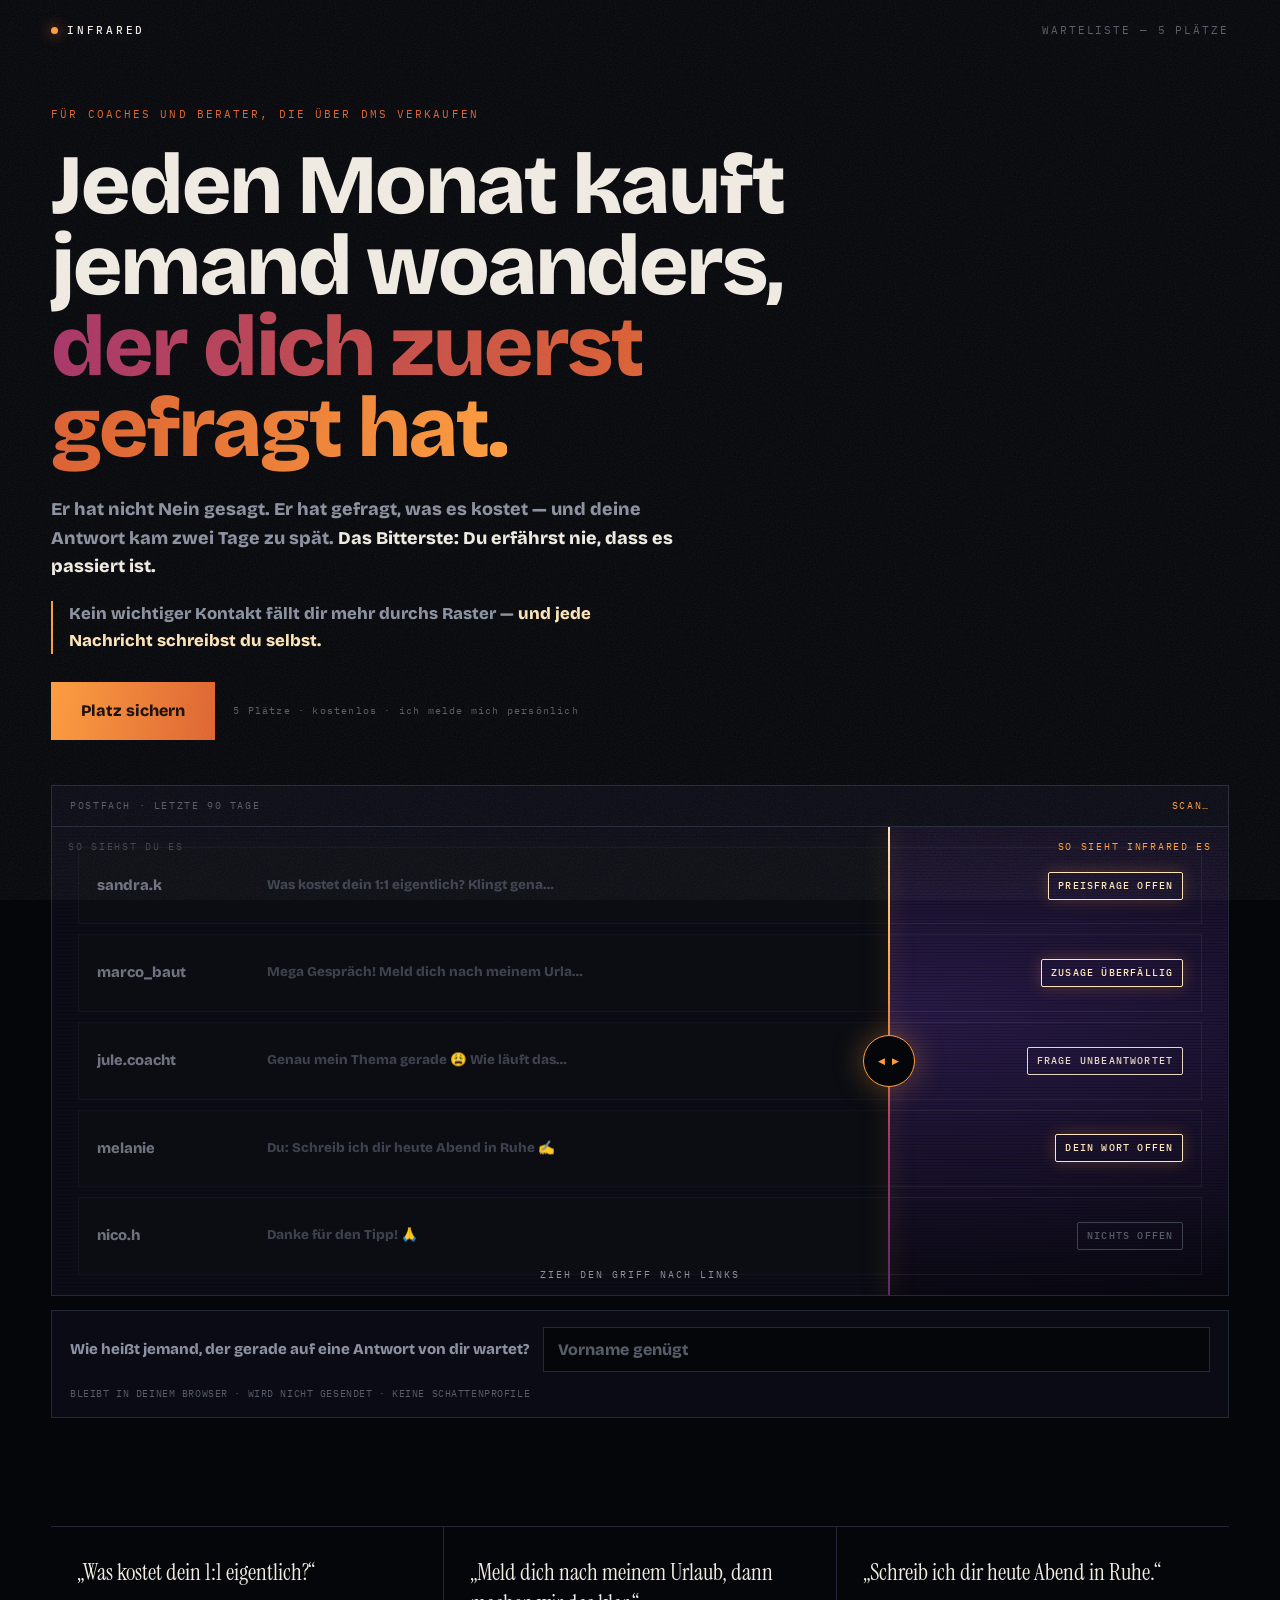
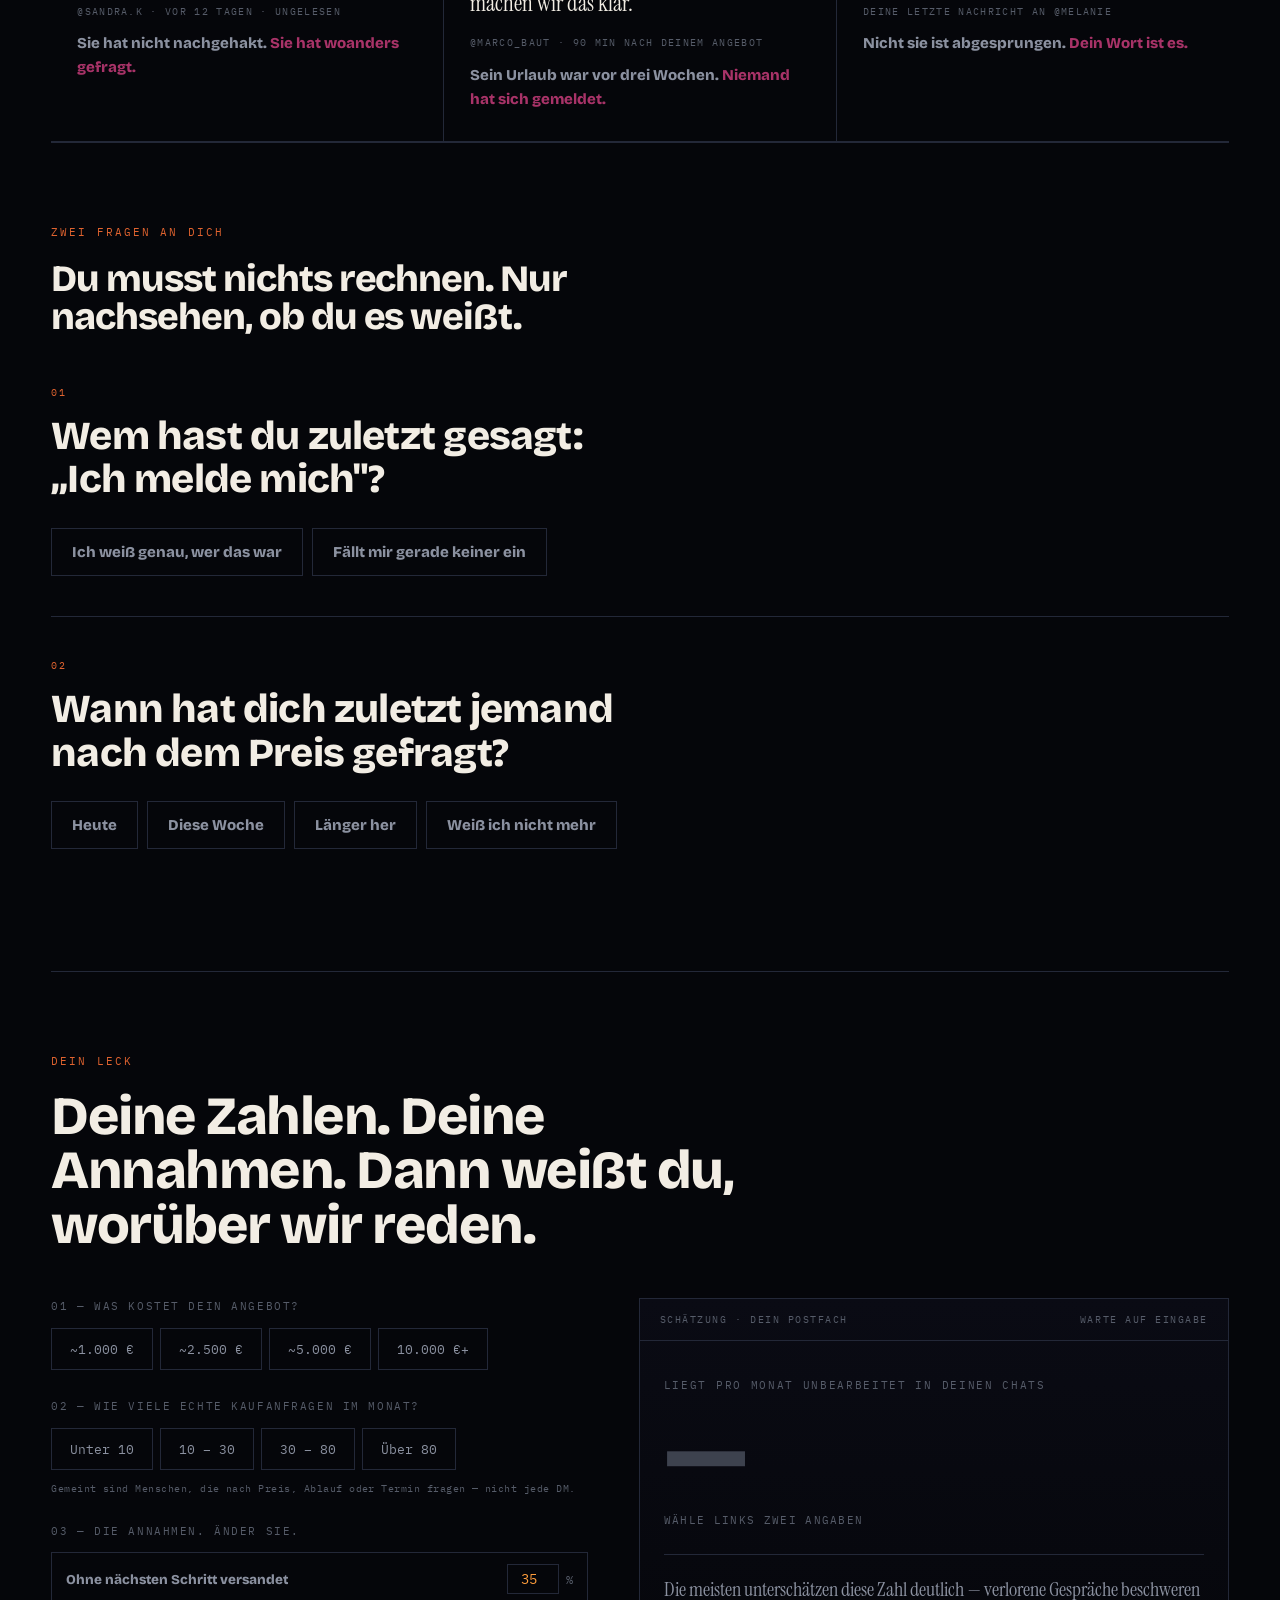
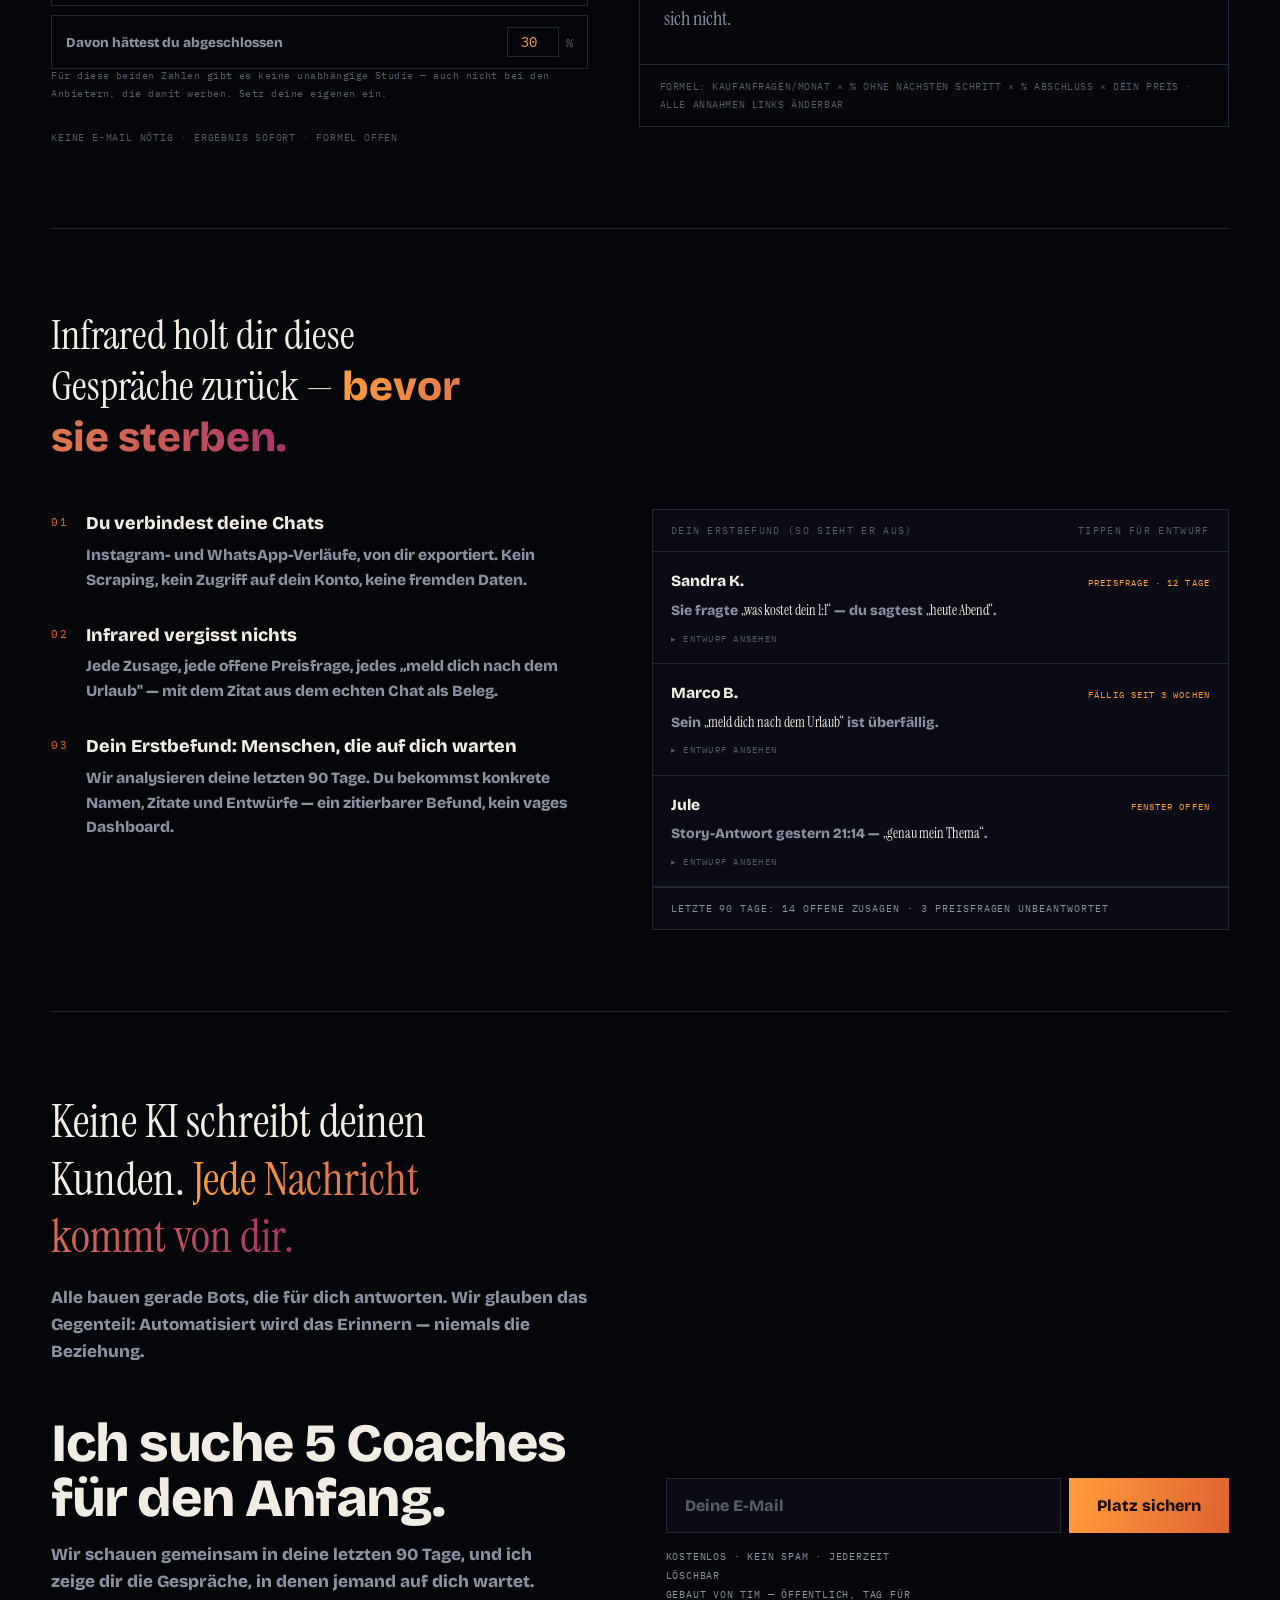
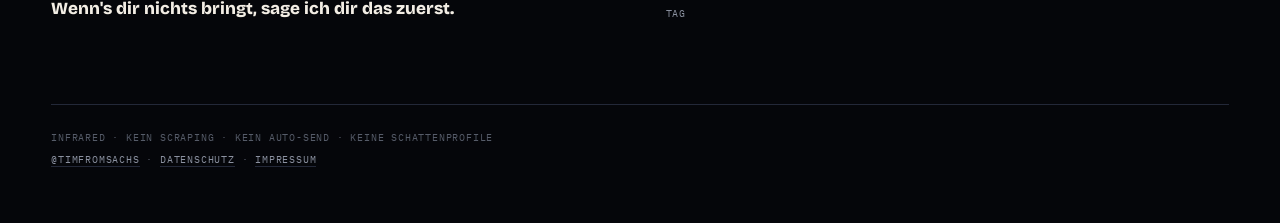
==== commit 367882bb: "feat: Erinnerungs-Test, eigener Name im Thermogramm, CTA im Hero Tims Urteil: die Seite ist ein Vita" ====
--- a/index.html
+++ b/index.html
@@ -47,6 +47,15 @@
   .wedge{margin-top:20px;padding-left:16px;border-left:2px solid var(--hot);
     font-size:clamp(15.5px,1.3vw,18px);color:var(--mut);max-width:52ch}
   .wedge b{color:var(--white);font-weight:700}
+  /* CTA im Hero: Wer schon ueberzeugt ist, soll nicht erst scrollen muessen.
+     KEINE erfundene Knappheit („noch 2 frei") — die Positionierung ist
+     radikale Transparenz, und die faellt beim ersten Nachzaehlen. */
+  .herocta{display:flex;align-items:center;gap:18px;flex-wrap:wrap;margin-top:28px}
+  .cta-btn{display:inline-block;text-decoration:none;cursor:pointer;color:#1a0c06;
+    font-family:var(--D);font-weight:700;font-size:16px;padding:16px 30px;
+    background:linear-gradient(100deg,var(--hot),var(--emb));transition:filter .16s}
+  .cta-btn:hover{filter:brightness(1.15)}
+  .cta-note{font-family:var(--M);font-size:10px;letter-spacing:.12em;color:var(--dim)}
 
   /* ══════════ SIGNATUR: DAS DIPTYCHON ══════════ */
   .scope{position:relative;margin-top:clamp(32px,5vh,60px);border:1px solid var(--edge);
@@ -111,6 +120,18 @@
     font-family:var(--M);font-size:8.5px;letter-spacing:.14em;color:var(--dim)}
   @media(max-width:700px){.siglegend{font-size:7.5px;letter-spacing:.08em}}
 
+  /* ══════════ EIGENER NAME IM THERMOGRAMM ══════════ */
+  /* Der Slider ist das staerkste Element der Seite und zeigte fremde Daten.
+     Ein Feld macht daraus den eigenen Fall. */
+  .mine{display:flex;align-items:center;gap:14px;flex-wrap:wrap;
+    margin-top:14px;padding:16px 18px;border:1px solid var(--edge);background:var(--deep)}
+  .mine label{font-size:15px;color:var(--mut)}
+  .mine input{flex:1;min-width:180px;background:var(--void);border:1px solid var(--edge);color:var(--hot);
+    font-family:var(--D);font-size:16px;font-weight:600;padding:12px 14px}
+  .mine input:focus{outline:none;border-color:var(--hot)}
+  .mine input::placeholder{color:var(--dim);font-weight:400}
+  .mine .note{font-family:var(--M);font-size:9.5px;letter-spacing:.06em;color:var(--dim);width:100%}
+
   /* ══════════ AGITATE ══════════ */
   .agit{display:grid;grid-template-columns:repeat(3,1fr);gap:1px;background:var(--edge);
     margin-top:clamp(48px,8vh,96px);border-top:1px solid var(--edge);border-bottom:1px solid var(--edge)}
@@ -126,6 +147,32 @@
   h2{font-family:var(--D);font-weight:800;font-variation-settings:'wdth' 84,'opsz' 60;
     font-size:clamp(28px,4.2vw,56px);line-height:1.02;letter-spacing:-.028em;max-width:20ch}
   .eyeb{font-family:var(--M);font-size:10.5px;letter-spacing:.2em;color:var(--emb);margin-bottom:20px}
+
+  /* ══════════ ERINNERUNGS-TEST ══════════ */
+  /* Der Schmerz muss aus der Erinnerung des Lesers kommen, nicht aus unserer
+     Behauptung. Er hat den Fall erlebt — er hat ihn nur nicht abgerufen. */
+  .recall{border-top:1px solid var(--edge);border-bottom:1px solid var(--edge)}
+  /* Kleiner als die globale h2: Hier sind die FRAGEN die Hauptsache, nicht
+     die Ueberschrift darueber. */
+  .recall h2{font-size:clamp(22px,2.9vw,38px);max-width:24ch}
+  .rq{padding:clamp(30px,4.5vh,52px) 0;border-bottom:1px solid var(--edge)}
+  .rq:last-of-type{border-bottom:none}
+  .rq .qn{font-family:var(--M);font-size:10px;letter-spacing:.2em;color:var(--emb);margin-bottom:14px}
+  .rq h3{font-family:var(--D);font-weight:800;font-variation-settings:'wdth' 84;
+    font-size:clamp(23px,3.1vw,40px);line-height:1.1;letter-spacing:-.02em;max-width:22ch;margin-bottom:26px}
+  .ropts{display:flex;gap:9px;flex-wrap:wrap}
+  .ropt{appearance:none;background:transparent;border:1px solid var(--edge);color:var(--mut);cursor:pointer;
+    font-family:var(--D);font-size:15px;padding:14px 20px;transition:all .18s;text-align:left}
+  .ropt:hover{border-color:var(--emb);color:var(--ink)}
+  .ropt.on{background:linear-gradient(100deg,var(--mag),var(--emb));border-color:transparent;color:#fff;font-weight:600}
+  /* Der Befund. Erscheint erst nach der Antwort — sonst ist es eine
+     Behauptung statt einer Folge. */
+  .rout{display:none;margin-top:26px;padding:22px 24px;background:var(--deep);
+    border-left:2px solid var(--hot)}
+  .rout.show{display:block;animation:f .45s ease}
+  .rout p{font-family:var(--S);font-style:italic;font-size:clamp(18px,2vw,25px);line-height:1.4;color:var(--ink)}
+  .rout p b{font-family:var(--D);font-style:normal;font-weight:700}
+  .rout .sm{font-family:var(--D);font-style:normal;font-size:14.5px;color:var(--mut);margin-top:12px;line-height:1.6}
 
   /* ══════════ LECK-RECHNER ══════════ */
   .calc{display:grid;grid-template-columns:1fr 1.1fr;gap:clamp(28px,4vw,72px);margin-top:44px;align-items:start}
@@ -233,6 +280,10 @@
     <h1>Jeden Monat kauft jemand woanders, <span class="l">der dich zuerst gefragt hat.</span></h1>
     <p class="sub">Er hat nicht Nein gesagt. Er hat gefragt, was es kostet — und deine Antwort kam zwei Tage zu spät. <b>Das Bitterste: Du erfährst nie, dass es passiert ist.</b></p>
     <p class="wedge">Kein wichtiger Kontakt fällt dir mehr durchs Raster — <b>und jede Nachricht schreibst du selbst.</b></p>
+    <div class="herocta">
+      <a href="#platz" class="cta-btn" id="heroCta">Platz sichern</a>
+      <span class="cta-note">5 Plätze · kostenlos · ich melde mich persönlich</span>
+    </div>
 
     <div class="scope" id="scope">
       <div class="scope-top"><span>POSTFACH · LETZTE 90 TAGE</span><span class="r" id="scopeState">ZIEH DEN GRIFF →</span></div>
@@ -240,7 +291,7 @@
         <!-- LINKS: wie du es siehst -->
         <div class="layer plain">
           <div class="rowlist">
-            <div class="row"><span class="nm">sandra.k</span><span class="txt">Was kostet dein 1:1 eigentlich? Klingt gena…</span><span class="meta">12 T</span></div>
+            <div class="row"><span class="nm" id="pName">sandra.k</span><span class="txt" id="pTxt">Was kostet dein 1:1 eigentlich? Klingt gena…</span><span class="meta">12 T</span></div>
             <div class="row"><span class="nm">marco_baut</span><span class="txt">Mega Gespräch! Meld dich nach meinem Urla…</span><span class="meta">3 W</span></div>
             <div class="row"><span class="nm">jule.coacht</span><span class="txt">Genau mein Thema gerade 😩 Wie läuft das…</span><span class="meta">1 T</span></div>
             <div class="row"><span class="nm">melanie</span><span class="txt">Du: Schreib ich dir heute Abend in Ruhe ✍️</span><span class="meta">12 T</span></div>
@@ -250,7 +301,7 @@
         <!-- RECHTS: wie Infrared es sieht -->
         <div class="layer therm" id="therm">
           <div class="rowlist">
-            <div class="row r1"><span class="nm">Sandra K.</span><span class="why">Preisfrage offen — <q>klingt genau nach dem, was ich brauche</q></span><span class="sig s-a">PREISFRAGE OFFEN</span></div>
+            <div class="row r1"><span class="nm" id="tName">Sandra K.</span><span class="why" id="tWhy">Preisfrage offen — <q>klingt genau nach dem, was ich brauche</q></span><span class="sig s-a" id="tSig">PREISFRAGE OFFEN</span></div>
             <div class="row r2"><span class="nm">Marco B.</span><span class="why">Sein <q>meld dich nach dem Urlaub</q> ist seit 3 Wochen fällig</span><span class="sig s-a">ZUSAGE ÜBERFÄLLIG</span></div>
             <div class="row r3"><span class="nm">Jule</span><span class="why">Story-Antwort gestern 21:14 — Fenster offen</span><span class="sig s-b">FRAGE UNBEANTWORTET</span></div>
             <div class="row r4"><span class="nm">Melanie</span><span class="why"><q>Heute Abend</q> — dein Wort, seit 12 Tagen offen</span><span class="sig s-a">DEIN WORT OFFEN</span></div>
@@ -264,6 +315,11 @@
         <div class="hint-drag" id="hintDrag">ZIEH DEN GRIFF NACH LINKS</div>
       </div>
     </div>
+    <div class="mine rv">
+      <label for="myName">Wie heißt jemand, der gerade auf eine Antwort von dir wartet?</label>
+      <input id="myName" type="text" maxlength="24" placeholder="Vorname genügt" autocomplete="off" spellcheck="false">
+      <div class="note">BLEIBT IN DEINEM BROWSER · WIRD NICHT GESENDET · KEINE SCHATTENPROFILE</div>
+    </div>
   </section>
 
   <!-- ═══ AGITATE ═══ -->
@@ -272,6 +328,34 @@
     <div class="ag rv"><q>Meld dich nach meinem Urlaub, dann machen wir das klar.</q><div class="m">@MARCO_BAUT · 90 MIN NACH DEINEM ANGEBOT</div><p class="o">Sein Urlaub war vor drei Wochen. <b>Niemand hat sich gemeldet.</b></p></div>
     <div class="ag rv"><q>Schreib ich dir heute Abend in Ruhe.</q><div class="m">DEINE LETZTE NACHRICHT AN @MELANIE</div><p class="o">Nicht sie ist abgesprungen. <b>Dein Wort ist es.</b></p></div>
   </div>
+
+  <!-- ═══ ERINNERUNGS-TEST ═══ -->
+  <section class="band recall">
+    <div class="eyeb rv">ZWEI FRAGEN AN DICH</div>
+    <h2 class="rv" style="margin-bottom:8px">Du musst nichts rechnen. Nur nachsehen, ob du es weißt.</h2>
+
+    <div class="rq rv">
+      <div class="qn">01</div>
+      <h3>Wem hast du zuletzt gesagt: „Ich melde mich"?</h3>
+      <div class="ropts" id="rq1">
+        <button class="ropt" data-v="weiss" type="button">Ich weiß genau, wer das war</button>
+        <button class="ropt" data-v="unklar" type="button">Fällt mir gerade keiner ein</button>
+      </div>
+      <div class="rout" id="ro1"><p id="ro1t"></p><p class="sm" id="ro1s"></p></div>
+    </div>
+
+    <div class="rq rv">
+      <div class="qn">02</div>
+      <h3>Wann hat dich zuletzt jemand nach dem Preis gefragt?</h3>
+      <div class="ropts" id="rq2">
+        <button class="ropt" data-v="heute" type="button">Heute</button>
+        <button class="ropt" data-v="woche" type="button">Diese Woche</button>
+        <button class="ropt" data-v="laenger" type="button">Länger her</button>
+        <button class="ropt" data-v="unklar" type="button">Weiß ich nicht mehr</button>
+      </div>
+      <div class="rout" id="ro2"><p id="ro2t"></p><p class="sm" id="ro2s"></p></div>
+    </div>
+  </section>
 
   <!-- ═══ RECHNER ═══ -->
   <section class="band">
@@ -360,7 +444,7 @@
     <div class="ctarow">
       <div class="rv"><h2>Ich suche 5 Coaches für den Anfang.</h2>
         <p>Wir schauen gemeinsam in deine letzten 90 Tage, und ich zeige dir die Gespräche, in denen jemand auf dich wartet. <b>Wenn's dir nichts bringt, sage ich dir das zuerst.</b></p></div>
-      <div class="rv">
+      <div class="rv" id="platz">
         <form id="wl" novalidate>
           <div class="r"><input type="email" id="email" placeholder="Deine E-Mail" required autocomplete="email">
             <button type="submit">Platz sichern</button></div>
@@ -414,10 +498,116 @@
   function move(e){ if(dragging){ pos(e); e.preventDefault(); } }
   function end(){ dragging=false; }
 
+  // Schnittstelle nach aussen: Die Namenseingabe muss den Auto-Schwenk
+  // anhalten koennen, sonst schwenkt er ueber den eigenen Namen hinweg.
+  window.__irScope={ set, stop(){ auto=false; scope.classList.add('touched'); } };
+
   stage.addEventListener('pointerdown', start);
   addEventListener('pointermove', move, {passive:false});
   addEventListener('pointerup', end);
   stage.addEventListener('pointermove', e=>{ if(!dragging && !auto) pos(e); });
+})();
+
+/* ══════ EIGENER NAME IM THERMOGRAMM ══════ */
+(function(){
+  const inp=document.getElementById('myName');
+  const pN=document.getElementById('pName'), pT=document.getElementById('pTxt'),
+        tN=document.getElementById('tName'), tW=document.getElementById('tWhy'),
+        tS=document.getElementById('tSig');
+  const orig={pN:pN.textContent,pT:pT.textContent,tN:tN.textContent,tW:tW.innerHTML,tS:tS.textContent};
+
+  // DER NAME VERLAESST DAS GERAET NIE. Er ist ein personenbezogenes Datum
+  // eines Dritten, der nicht eingewilligt hat — dafuer gibt es keine
+  // Rechtsgrundlage, und „keine Schattenprofile" steht im Footer.
+  // Getrackt wird nur, DASS jemand etwas eingetippt hat.
+  let gemeldet=false, t, aufgezogen=false;
+
+  /* Der Griff faehrt einmal nach links, damit der eigene Name auftaucht.
+     Sanft und nur einmal — danach gehoert die Steuerung wieder dem Leser. */
+  function zieheAuf(){
+    const S=window.__irScope; if(!S) return;
+    S.stop();
+    const th=document.getElementById('therm');
+    const von=parseFloat(getComputedStyle(th).getPropertyValue('--split'))||60, bis=2;
+    const t0=performance.now();
+    (function lauf(now){
+      const k=Math.min(1,(now-t0)/900), e=1-Math.pow(1-k,3);
+      S.set(von+(bis-von)*e);
+      if(k<1) requestAnimationFrame(lauf);
+    })(t0);
+  }
+  function sauber(v){ return v.replace(/[<>&"']/g,'').trim().slice(0,24); }
+
+  inp.addEventListener('input', ()=>{
+    const n=sauber(inp.value);
+    if(n.length>=2){
+      pN.textContent=n.toLowerCase().replace(/\s+/g,'.');
+      pT.textContent='…';
+      tN.textContent=n;
+      tW.innerHTML='Wartet auf deine Antwort — seit du zuletzt geschrieben hast';
+      tS.textContent='DEIN WORT OFFEN';
+      // Den Payoff sichtbar machen: Ohne das steht der eigene Name hinter
+      // dem Vorhang und der Moment „das bin ja ich" faellt aus.
+      if(!aufgezogen){ aufgezogen=true; zieheAuf(); }
+      if(!gemeldet){ gemeldet=true; clearTimeout(t);
+        t=setTimeout(()=>{try{trk('own_name_entered',null,n.length)}catch(e){}},1200); }
+    }else{
+      pN.textContent=orig.pN; pT.textContent=orig.pT;
+      tN.textContent=orig.tN; tW.innerHTML=orig.tW; tS.textContent=orig.tS;
+    }
+  });
+})();
+
+/* ══════ ERINNERUNGS-TEST ══════ */
+(function(){
+  let a1=null, a2=null;
+
+  // Die Befunde. Der harte Fall ist NICHT „du hast jemanden vergessen" —
+  // das weiss niemand. Er ist: du weisst nicht, ob du jemanden vergessen
+  // hast. Das ist nachpruefbar wahr und trifft trotzdem.
+  const T1={
+    weiss:['Dann ist da <b>ein Mensch</b>, an den du gerade denkst.',
+           'Die Frage ist nicht, ob du ihn vergessen hast. Sie ist: Wie viele andere gibt es, an die du gerade nicht denkst?'],
+    unklar:['Genau das ist es.',
+            'Nicht, dass du jemanden vergessen hast — dass du <b>nicht weißt, ob</b> du jemanden vergessen hast. Ein Verlust, den man nicht bemerkt, korrigiert sich nicht von selbst.']
+  };
+  const T2={
+    heute:['Gut. Dann läuft dein Kanal.',
+           'Umso mehr Gespräche laufen, desto mehr laufen auch aus. Die von heute erinnerst du. Die von vor drei Wochen?'],
+    woche:['Diese Woche also.',
+           'Weißt du auch noch, ob du geantwortet hast — und ob danach noch etwas kam?'],
+    laenger:['Länger her.',
+             'Dann ist entweder gerade wenig los, oder die Anfragen kommen und du siehst sie nicht mehr. Das eine ist ein Reichweitenproblem. Das andere nicht.'],
+    unklar:['Das ist die ehrlichste Antwort — und die teuerste.',
+            'Eine Preisfrage ist das deutlichste Kaufsignal, das es gibt. Wenn du nicht weißt, wann die letzte kam, weißt du auch nicht, ob sie beantwortet wurde.']
+  };
+
+  function bind(id, store, texte, outId){
+    const box=document.getElementById(id);
+    box.addEventListener('click', e=>{
+      const b=e.target.closest('.ropt'); if(!b) return;
+      box.querySelectorAll('.ropt').forEach(o=>o.classList.remove('on'));
+      b.classList.add('on');
+      const v=b.dataset.v;
+      store(v);
+      const t=texte[v];
+      document.getElementById(outId+'t').innerHTML=t[0];
+      document.getElementById(outId+'s').innerHTML=t[1];
+      document.getElementById(outId).classList.add('show');
+      try{trk('recall_answer', id+':'+v)}catch(e){}
+      schluss();
+    });
+  }
+  bind('rq1', v=>a1=v, T1, 'ro1');
+  bind('rq2', v=>a2=v, T2, 'ro2');
+
+  // Beide unklar: der Fall, fuer den das Produkt gebaut ist. Wird gemessen,
+  // weil er das staerkste Kaufsignal der Seite ist.
+  function schluss(){
+    if(a1&&a2){
+      try{trk('recall_complete', a1+'/'+a2, (a1==='unklar'?1:0)+(a2==='unklar'?1:0))}catch(e){}
+    }
+  }
 })();
 
 /* ══════ LECK-RECHNER ══════ */
@@ -478,6 +668,16 @@
           ? `Über ein Jahr rund <b>${(val*12).toLocaleString('de-DE')} €</b> aus Gesprächen, die du längst geführt hast.`
           : `Klingt klein? Es sind Menschen, die dich <b>zuerst gefragt haben</b>. Die kommen nicht wieder.`;
   }
+})();
+
+/* ══════ HERO-CTA ══════ */
+(function(){
+  const b=document.getElementById('heroCta'); if(!b) return;
+  b.addEventListener('click', ()=>{
+    try{trk('hero_cta_click')}catch(e){}
+    // Nach dem Sprung ins Feld setzen — sonst muss man nochmal tippen.
+    setTimeout(()=>{const i=document.getElementById('email'); if(i) i.focus({preventScroll:true})},600);
+  });
 })();
 
 /* ══════ Zettel ══════ */
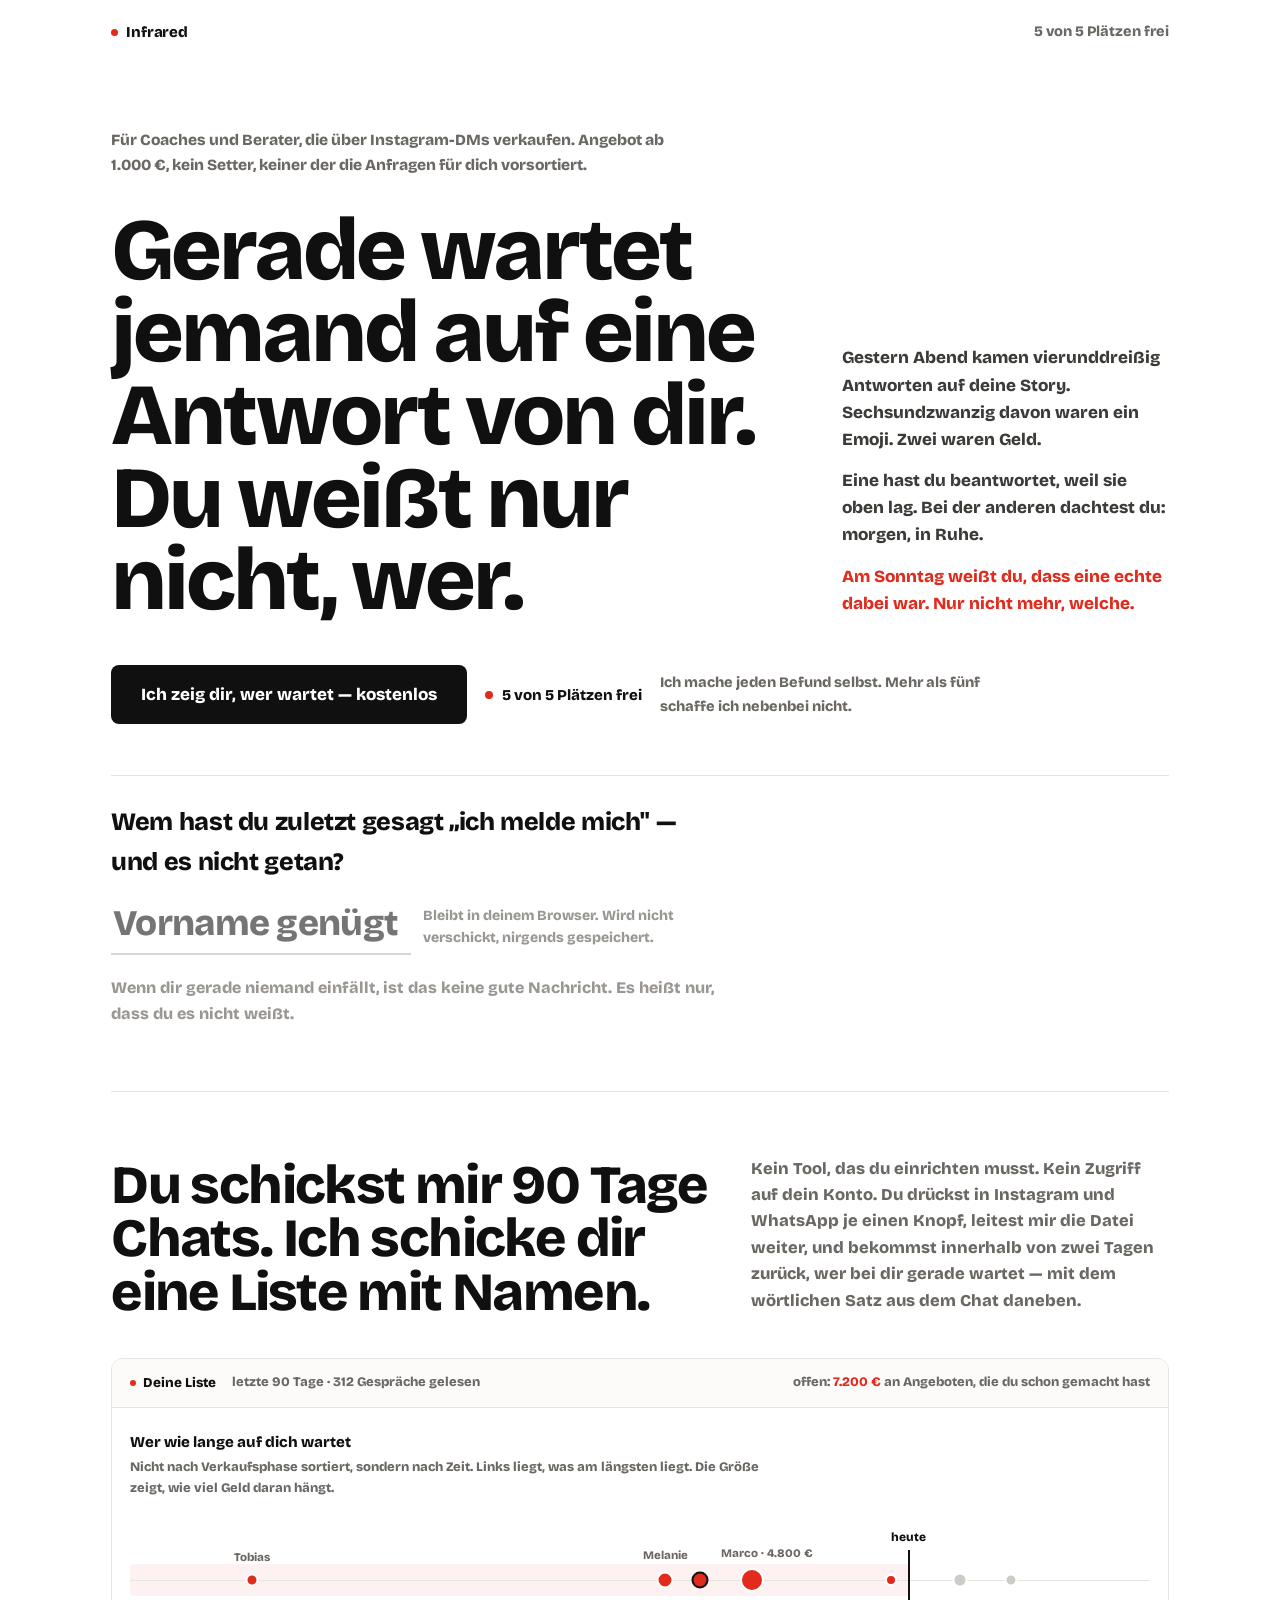
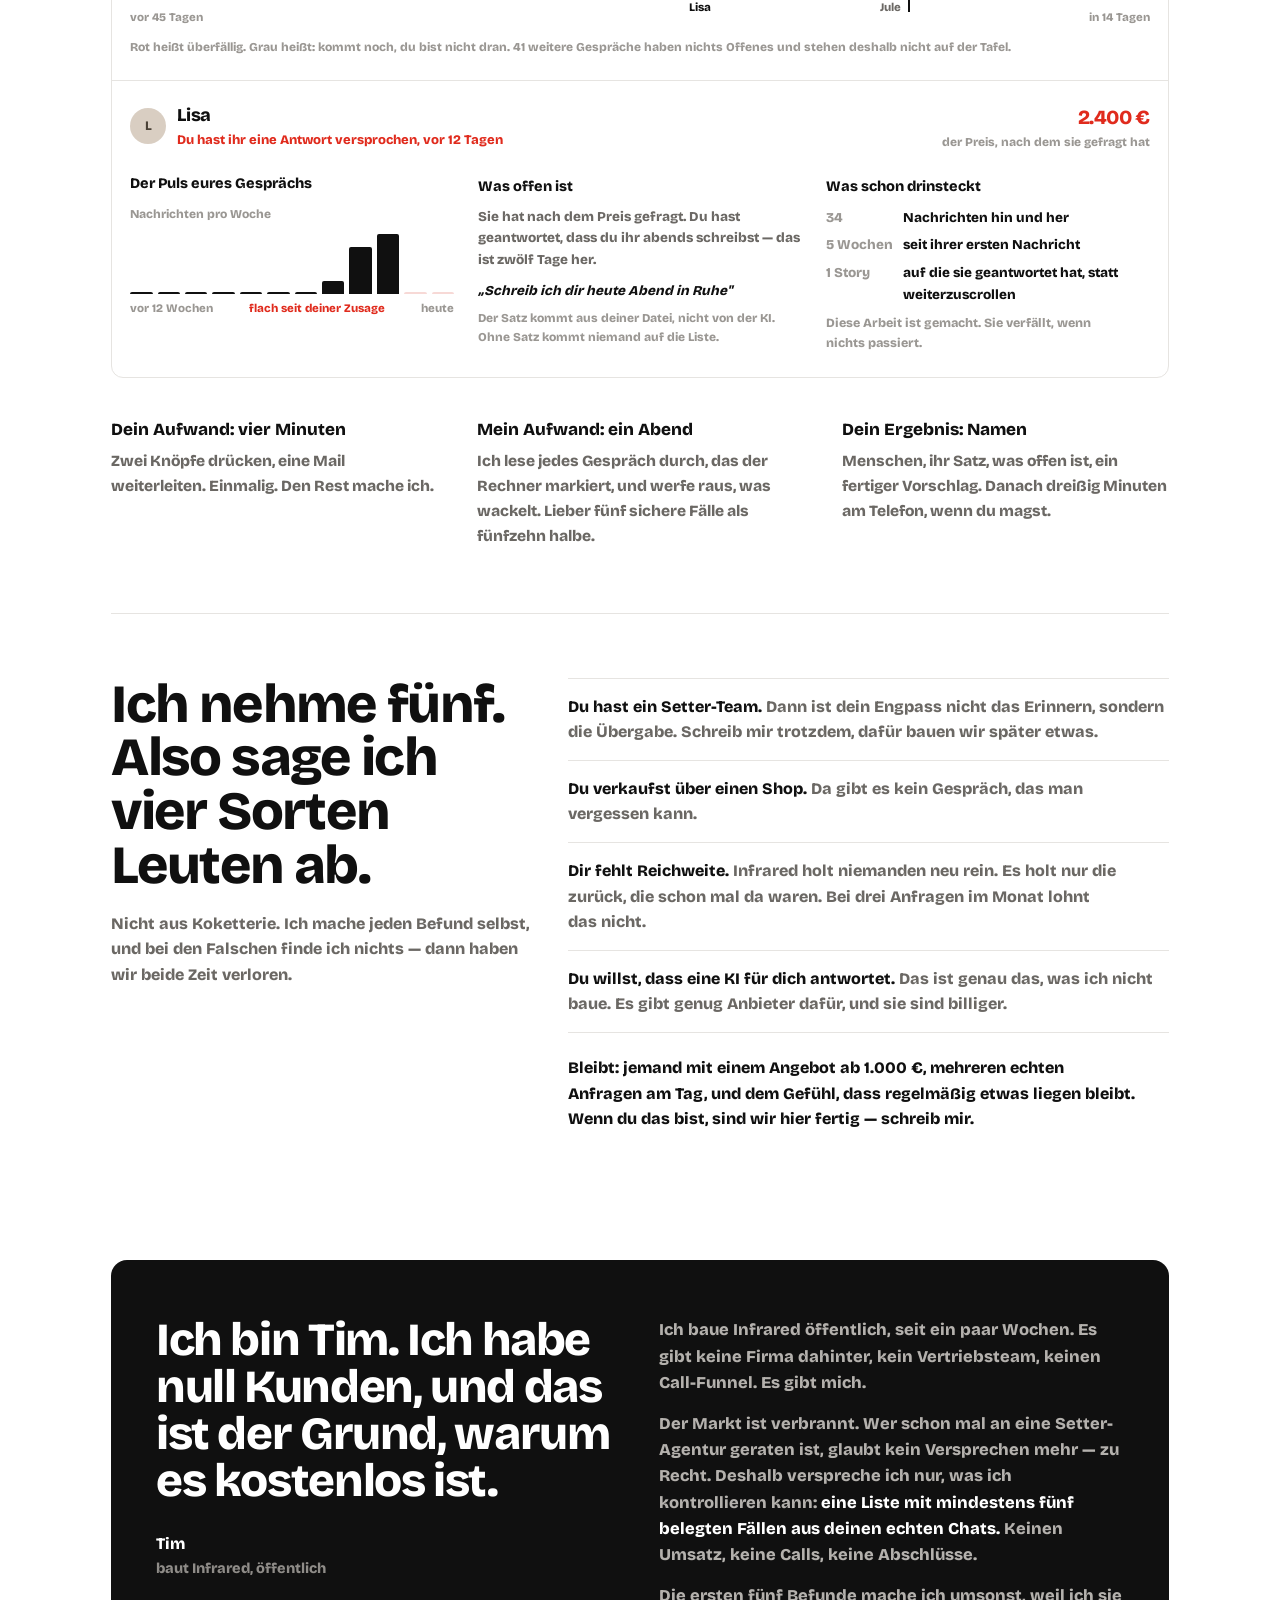
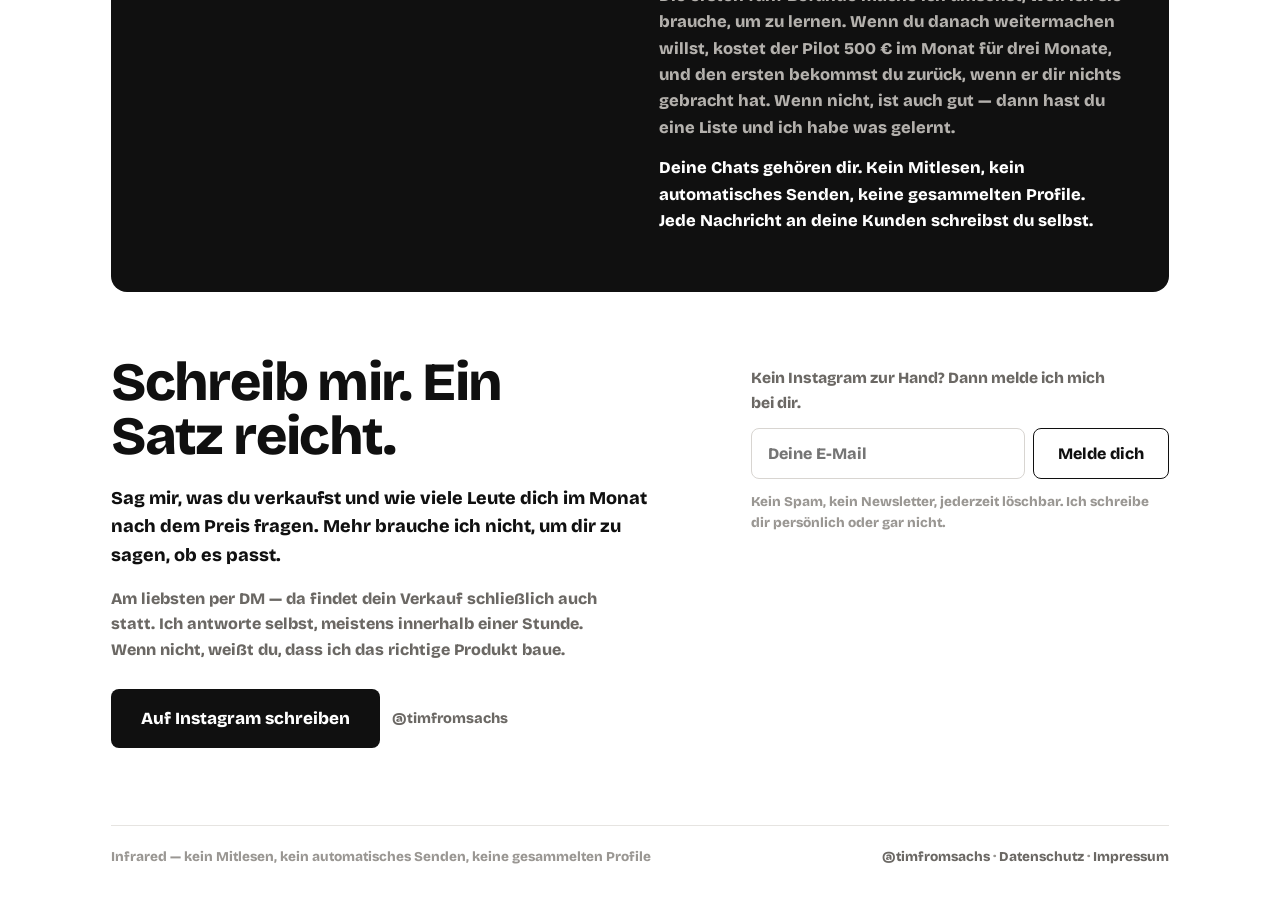
==== commit ea8fd4b0: "feat: Landingpage v5 — Painkiller-Aufbau, produktionsfertig aus dem Design Ersetzt die dunkle v4-Sei" ====
--- a/index.html
+++ b/index.html
@@ -1,755 +1,434 @@
 <!DOCTYPE html>
 <html lang="de">
 <head>
-<meta charset="UTF-8">
-<meta name="viewport" content="width=device-width, initial-scale=1.0">
-<title>Infrared — jemand hat dich zuerst gefragt und woanders gekauft</title>
-<meta name="description" content="Jeden Monat kauft jemand woanders, der dich zuerst gefragt hat. Infrared zeigt dir, wer gerade dabei ist.">
+<meta charset="utf-8">
+<meta name="viewport" content="width=device-width, initial-scale=1">
+<title>Infrared — ich suche fünf Coaches</title>
+<meta name="description" content="Ich lese deine letzten 90 Tage Instagram- und WhatsApp-Chats und schicke dir eine Liste: wer auf eine Antwort von dir wartet, mit dem Satz aus dem Chat als Beweis. Kostenlos, für die ersten fünf.">
+<meta name="robots" content="index,follow">
+<meta property="og:title" content="Infrared — ich suche fünf Coaches">
+<meta property="og:description" content="Wer wartet gerade auf eine Antwort von dir? Ich lese deine letzten 90 Tage und schicke dir die Namen — mit dem Satz aus dem Chat als Beweis.">
+<meta property="og:type" content="website">
 <link rel="stylesheet" href="fonts.css">
 <style>
-  :root{
-    /* Eisen-Thermalskala */
-    --void:#05060a; --deep:#0a0b14; --slate:#171a24; --edge:#232838;
-    --v1:#2a1b4a;  --v2:#5b2a6e;  --mag:#a83368; --emb:#e0632f; --hot:#ff9d3c; --white:#ffe6b8;
-    --grey:#6e737f; --greyer:#3d424e;
-    --ink:#f2ede4; --mut:#8b91a0; --dim:#565c69;
-    --D:'Bricolage Grotesque',sans-serif; --M:'IBM Plex Mono',monospace; --S:'Instrument Serif',serif;
-  }
   *{margin:0;padding:0;box-sizing:border-box}
   html{scroll-behavior:smooth}
-  body{background:var(--void);color:var(--ink);font-family:var(--D);font-size:17px;line-height:1.6;
-    -webkit-font-smoothing:antialiased;overflow-x:hidden}
-  ::selection{background:var(--mag);color:#fff}
-  :focus-visible{outline:2px solid var(--hot);outline-offset:3px}
-  .wrap{max-width:1320px;margin:0 auto;padding:0 clamp(18px,4vw,56px)}
-
-  /* Filmkorn über allem */
-  body::after{content:"";position:fixed;inset:0;z-index:99;pointer-events:none;opacity:.16;
-    background-image:url("data:image/svg+xml,%3Csvg xmlns='http://www.w3.org/2000/svg' width='140' height='140'%3E%3Cfilter id='n'%3E%3CfeTurbulence type='fractalNoise' baseFrequency='.85' numOctaves='3'/%3E%3C/filter%3E%3Crect width='140' height='140' filter='url(%23n)' opacity='.55'/%3E%3C/svg%3E")}
-
-  nav{display:flex;justify-content:space-between;align-items:center;padding:22px 0;
-    font-family:var(--M);font-size:10.5px;letter-spacing:.18em;color:var(--dim)}
-  nav .lg{display:flex;align-items:center;gap:9px;color:var(--ink);font-weight:500;letter-spacing:.26em}
-  nav .lg i{width:7px;height:7px;background:var(--hot);border-radius:50%;box-shadow:0 0 14px var(--emb);animation:bl 3s infinite}
-  @keyframes bl{0%,100%{opacity:1}50%{opacity:.45}}
-
-  /* ══════════ HERO ══════════ */
-  .hero{padding:clamp(30px,5vh,58px) 0 clamp(24px,4vh,44px)}
-  .kick{font-family:var(--M);font-size:10.5px;letter-spacing:.2em;color:var(--emb);margin-bottom:22px}
-  h1{font-family:var(--D);font-weight:800;font-variation-settings:'wdth' 82,'opsz' 96;
-    font-size:clamp(38px,6.6vw,92px);line-height:.96;letter-spacing:-.03em;max-width:15ch}
-  h1 .l{background:linear-gradient(96deg,var(--mag),var(--emb) 60%,var(--hot));
-    -webkit-background-clip:text;background-clip:text;color:transparent}
-  .sub{margin-top:26px;font-size:clamp(16.5px,1.4vw,20px);color:var(--mut);max-width:54ch}
-  .sub b{color:var(--ink);font-weight:600}
-  /* Die Kernzeile. Steht oben, weil der erste Halbsatz Marktstandard ist —
-     jedes CRM verspricht ihn. Der Keil ist der zweite. */
-  .wedge{margin-top:20px;padding-left:16px;border-left:2px solid var(--hot);
-    font-size:clamp(15.5px,1.3vw,18px);color:var(--mut);max-width:52ch}
-  .wedge b{color:var(--white);font-weight:700}
-  /* CTA im Hero: Wer schon ueberzeugt ist, soll nicht erst scrollen muessen.
-     KEINE erfundene Knappheit („noch 2 frei") — die Positionierung ist
-     radikale Transparenz, und die faellt beim ersten Nachzaehlen. */
-  .herocta{display:flex;align-items:center;gap:18px;flex-wrap:wrap;margin-top:28px}
-  .cta-btn{display:inline-block;text-decoration:none;cursor:pointer;color:#1a0c06;
-    font-family:var(--D);font-weight:700;font-size:16px;padding:16px 30px;
-    background:linear-gradient(100deg,var(--hot),var(--emb));transition:filter .16s}
-  .cta-btn:hover{filter:brightness(1.15)}
-  .cta-note{font-family:var(--M);font-size:10px;letter-spacing:.12em;color:var(--dim)}
-
-  /* ══════════ SIGNATUR: DAS DIPTYCHON ══════════ */
-  .scope{position:relative;margin-top:clamp(32px,5vh,60px);border:1px solid var(--edge);
-    background:var(--deep);user-select:none;touch-action:pan-y;overflow:hidden}
-  .scope-top{display:flex;justify-content:space-between;padding:12px 18px;border-bottom:1px solid var(--edge);
-    font-family:var(--M);font-size:10px;letter-spacing:.16em;color:var(--dim);position:relative;z-index:6}
-  .scope-top .r{color:var(--hot)}
-  .stage{position:relative;height:clamp(360px,52vh,520px)}
-
-  .layer{position:absolute;inset:0;padding:clamp(14px,2.2vh,26px) clamp(14px,2vw,26px)}
-  /* — links: wie du es siehst — */
-  .plain{background:
-    repeating-linear-gradient(180deg,transparent 0 3px,rgba(255,255,255,.012) 3px 4px),var(--deep)}
-  /* — rechts: wie Infrared es sieht — */
-  .therm{background:radial-gradient(120% 100% at 70% 40%,var(--v1),var(--void) 70%);
-    clip-path:inset(0 0 0 var(--split,50%));z-index:2}
-  .therm::before{content:"";position:absolute;inset:0;pointer-events:none;
-    background:repeating-linear-gradient(180deg,transparent 0 2px,rgba(0,0,0,.22) 2px 3px);mix-blend-mode:multiply}
-
-  .rowlist{display:flex;flex-direction:column;gap:clamp(6px,1.1vh,12px);height:100%}
-  .row{flex:1;display:grid;grid-template-columns:minmax(90px,150px) 1fr auto;gap:clamp(10px,1.6vw,22px);
-    align-items:center;padding:0 clamp(10px,1.4vw,18px);border:1px solid transparent;min-height:0}
-  /* plain */
-  .plain .row{border-color:#12151d;background:#0b0d13}
-  .plain .nm{font-weight:500;font-size:clamp(13px,1.15vw,16px);color:var(--grey)}
-  .plain .txt{font-size:clamp(12px,1.05vw,14.5px);color:var(--greyer);white-space:nowrap;overflow:hidden;text-overflow:ellipsis}
-  .plain .meta{font-family:var(--M);font-size:10px;color:var(--greyer);letter-spacing:.08em}
-  /* thermal */
-  .therm .row{border-color:rgba(255,255,255,.06);position:relative;overflow:hidden}
-  .therm .row::before{content:"";position:absolute;inset:0;z-index:0;opacity:.9;
-    background:radial-gradient(90% 220% at 6% 50%, var(--c1), transparent 62%)}
-  .therm .row>*{position:relative;z-index:1}
-  .therm .nm{font-weight:700;font-size:clamp(13px,1.15vw,16px);color:var(--white)}
-  .therm .why{font-size:clamp(12px,1.05vw,14.5px);color:#e8d6c4;line-height:1.35}
-  .therm .why q{font-family:var(--S);font-style:italic;color:#fff;quotes:"„" "“"}
-  /* KEINE Temperaturzahl mehr. Ein Score mit Nachkommastelle behauptet eine
-     Messung; gebaut werden drei getrennte, erklaerbare Signale (PRD 4.5).
-     Die Waerme bleibt als Verlauf — sie ist das Markenbild, nicht die Zahl. */
-  .therm .sig{font-family:var(--M);font-weight:500;font-size:clamp(8.5px,.85vw,10px);
-    letter-spacing:.12em;white-space:nowrap;padding:5px 9px;border:1px solid currentColor;border-radius:2px}
-  .therm .s-a{color:var(--white);box-shadow:0 0 16px rgba(255,157,60,.25)}
-  .therm .s-b{color:#e8d6c4}
-  .therm .s-c{color:var(--dim);border-color:var(--greyer)}
-  .r1{--c1:rgba(255,157,60,.5)} .r2{--c1:rgba(224,99,47,.42)} .r3{--c1:rgba(168,51,104,.4)}
-  .r4{--c1:rgba(91,42,110,.42)} .r5{--c1:rgba(42,27,74,.5)}
-
-  /* Griff */
-  .handle{position:absolute;top:0;bottom:0;left:var(--split,50%);width:2px;z-index:5;
-    background:linear-gradient(180deg,var(--white),var(--hot),var(--mag),var(--v2));cursor:ew-resize;
-    box-shadow:0 0 22px rgba(255,157,60,.55)}
-  .knob{position:absolute;top:50%;left:50%;transform:translate(-50%,-50%);width:52px;height:52px;
-    border-radius:50%;background:var(--void);border:1px solid var(--hot);display:grid;place-items:center;
-    font-family:var(--M);font-size:9px;letter-spacing:.1em;color:var(--hot);cursor:ew-resize;
-    box-shadow:0 0 30px rgba(255,157,60,.35)}
-  .knob::before{content:"◀ ▶"}
-  .hint-drag{position:absolute;left:0;right:0;bottom:12px;text-align:center;z-index:6;pointer-events:none;
-    font-family:var(--M);font-size:10px;letter-spacing:.2em;color:var(--mut);transition:opacity .4s}
-  .scope.touched .hint-drag{opacity:0}
-  .lbl{position:absolute;top:12px;font-family:var(--M);font-size:9.5px;letter-spacing:.18em;z-index:6;pointer-events:none}
-  .lbl.left{left:16px;color:var(--greyer)} .lbl.right{right:16px;color:var(--hot)}
-  .siglegend{position:absolute;left:0;right:0;bottom:-26px;text-align:center;z-index:6;pointer-events:none;
-    font-family:var(--M);font-size:8.5px;letter-spacing:.14em;color:var(--dim)}
-  @media(max-width:700px){.siglegend{font-size:7.5px;letter-spacing:.08em}}
-
-  /* ══════════ EIGENER NAME IM THERMOGRAMM ══════════ */
-  /* Der Slider ist das staerkste Element der Seite und zeigte fremde Daten.
-     Ein Feld macht daraus den eigenen Fall. */
-  .mine{display:flex;align-items:center;gap:14px;flex-wrap:wrap;
-    margin-top:14px;padding:16px 18px;border:1px solid var(--edge);background:var(--deep)}
-  .mine label{font-size:15px;color:var(--mut)}
-  .mine input{flex:1;min-width:180px;background:var(--void);border:1px solid var(--edge);color:var(--hot);
-    font-family:var(--D);font-size:16px;font-weight:600;padding:12px 14px}
-  .mine input:focus{outline:none;border-color:var(--hot)}
-  .mine input::placeholder{color:var(--dim);font-weight:400}
-  .mine .note{font-family:var(--M);font-size:9.5px;letter-spacing:.06em;color:var(--dim);width:100%}
-
-  /* ══════════ AGITATE ══════════ */
-  .agit{display:grid;grid-template-columns:repeat(3,1fr);gap:1px;background:var(--edge);
-    margin-top:clamp(48px,8vh,96px);border-top:1px solid var(--edge);border-bottom:1px solid var(--edge)}
-  @media(max-width:880px){.agit{grid-template-columns:1fr}}
-  .ag{background:var(--void);padding:30px 26px;transition:background .4s}
-  .ag:hover{background:var(--deep)}
-  .ag q{font-family:var(--S);font-style:italic;font-size:clamp(19px,1.8vw,24px);line-height:1.35;quotes:"„" "“"}
-  .ag .m{font-family:var(--M);font-size:9.5px;letter-spacing:.14em;color:var(--dim);margin:16px 0 12px}
-  .ag .o{font-size:15px;color:var(--mut)} .ag .o b{color:var(--mag);font-weight:700}
-
-  section{position:relative}
-  .band{padding:clamp(56px,9vh,110px) 0}
-  h2{font-family:var(--D);font-weight:800;font-variation-settings:'wdth' 84,'opsz' 60;
-    font-size:clamp(28px,4.2vw,56px);line-height:1.02;letter-spacing:-.028em;max-width:20ch}
-  .eyeb{font-family:var(--M);font-size:10.5px;letter-spacing:.2em;color:var(--emb);margin-bottom:20px}
-
-  /* ══════════ ERINNERUNGS-TEST ══════════ */
-  /* Der Schmerz muss aus der Erinnerung des Lesers kommen, nicht aus unserer
-     Behauptung. Er hat den Fall erlebt — er hat ihn nur nicht abgerufen. */
-  .recall{border-top:1px solid var(--edge);border-bottom:1px solid var(--edge)}
-  /* Kleiner als die globale h2: Hier sind die FRAGEN die Hauptsache, nicht
-     die Ueberschrift darueber. */
-  .recall h2{font-size:clamp(22px,2.9vw,38px);max-width:24ch}
-  .rq{padding:clamp(30px,4.5vh,52px) 0;border-bottom:1px solid var(--edge)}
-  .rq:last-of-type{border-bottom:none}
-  .rq .qn{font-family:var(--M);font-size:10px;letter-spacing:.2em;color:var(--emb);margin-bottom:14px}
-  .rq h3{font-family:var(--D);font-weight:800;font-variation-settings:'wdth' 84;
-    font-size:clamp(23px,3.1vw,40px);line-height:1.1;letter-spacing:-.02em;max-width:22ch;margin-bottom:26px}
-  .ropts{display:flex;gap:9px;flex-wrap:wrap}
-  .ropt{appearance:none;background:transparent;border:1px solid var(--edge);color:var(--mut);cursor:pointer;
-    font-family:var(--D);font-size:15px;padding:14px 20px;transition:all .18s;text-align:left}
-  .ropt:hover{border-color:var(--emb);color:var(--ink)}
-  .ropt.on{background:linear-gradient(100deg,var(--mag),var(--emb));border-color:transparent;color:#fff;font-weight:600}
-  /* Der Befund. Erscheint erst nach der Antwort — sonst ist es eine
-     Behauptung statt einer Folge. */
-  .rout{display:none;margin-top:26px;padding:22px 24px;background:var(--deep);
-    border-left:2px solid var(--hot)}
-  .rout.show{display:block;animation:f .45s ease}
-  .rout p{font-family:var(--S);font-style:italic;font-size:clamp(18px,2vw,25px);line-height:1.4;color:var(--ink)}
-  .rout p b{font-family:var(--D);font-style:normal;font-weight:700}
-  .rout .sm{font-family:var(--D);font-style:normal;font-size:14.5px;color:var(--mut);margin-top:12px;line-height:1.6}
-
-  /* ══════════ LECK-RECHNER ══════════ */
-  .calc{display:grid;grid-template-columns:1fr 1.1fr;gap:clamp(28px,4vw,72px);margin-top:44px;align-items:start}
-  @media(max-width:960px){.calc{grid-template-columns:1fr;gap:32px}}
-  .qlab{font-family:var(--M);font-size:10.5px;letter-spacing:.15em;color:var(--dim);margin-bottom:13px}
-  .opts{display:flex;gap:7px;flex-wrap:wrap;margin-bottom:28px}
-  .opt{appearance:none;background:transparent;border:1px solid var(--edge);color:var(--mut);cursor:pointer;
-    font-family:var(--M);font-size:12.5px;padding:12px 18px;transition:all .16s}
-  .opt:hover{border-color:var(--emb);color:var(--ink)}
-  .opt.on{background:linear-gradient(100deg,var(--mag),var(--emb));border-color:transparent;color:#fff;font-weight:500}
-  .qhint{font-family:var(--M);font-size:9.5px;letter-spacing:.05em;color:var(--dim);line-height:1.8;margin:-18px 0 26px}
-  /* Die Annahmen sind editierbar, weil sie geschaetzt sind. Eine feste Zahl
-     hier waere genau der Vendor-Claim, gegen den Infrared antritt. */
-  .knobs{display:flex;flex-direction:column;gap:9px;margin-bottom:16px}
-  .knobs label{display:flex;justify-content:space-between;align-items:center;gap:12px;
-    font-size:13.5px;color:var(--mut);border:1px solid var(--edge);padding:11px 14px}
-  .knobs span{font-family:var(--M);font-size:12px;color:var(--dim);white-space:nowrap}
-  .knobs input{width:52px;background:var(--void);border:1px solid var(--edge);color:var(--hot);
-    font-family:var(--M);font-size:14px;padding:5px 6px;text-align:right}
-  .knobs input:focus{outline:none;border-color:var(--hot)}
-  .meter{border:1px solid var(--edge);background:linear-gradient(180deg,var(--deep),var(--void));position:relative;overflow:hidden}
-  .meter::before{content:"";position:absolute;inset:0;opacity:var(--fill,0);transition:opacity .8s;
-    background:radial-gradient(120% 90% at 50% 120%,var(--mag),transparent 65%)}
-  .mtop{display:flex;justify-content:space-between;padding:13px 20px;border-bottom:1px solid var(--edge);
-    font-family:var(--M);font-size:9.5px;letter-spacing:.16em;color:var(--dim);position:relative}
-  .mbody{padding:36px 24px 30px;position:relative}
-  .mlab{font-family:var(--M);font-size:10.5px;letter-spacing:.16em;color:var(--dim);margin-bottom:14px}
-  .mnum{font-family:var(--D);font-weight:800;font-variation-settings:'wdth' 78,'opsz' 96;
-    font-size:clamp(52px,8vw,110px);line-height:.88;letter-spacing:-.04em;color:var(--greyer);transition:color .6s}
-  .mnum.live{background:linear-gradient(96deg,var(--white),var(--hot) 40%,var(--mag));
-    -webkit-background-clip:text;background-clip:text;color:transparent}
-  .munit{font-family:var(--M);font-size:11px;letter-spacing:.12em;color:var(--dim);margin-top:14px}
-  .mverd{margin-top:24px;padding-top:20px;border-top:1px solid var(--edge);font-family:var(--S);font-style:italic;
-    font-size:clamp(17px,1.6vw,21px);line-height:1.45;color:var(--mut);min-height:3.2em}
-  .mverd b{font-family:var(--D);font-style:normal;font-weight:700;color:var(--ink)}
-  .mfine{padding:13px 20px;border-top:1px solid var(--edge);font-family:var(--M);font-size:9.5px;
-    letter-spacing:.06em;color:var(--dim);line-height:1.85;position:relative}
-
-  /* ══════════ LÖSUNG ══════════ */
-  .sol{border-top:1px solid var(--edge)}
-  .lead{font-family:var(--S);font-style:italic;font-size:clamp(24px,3.2vw,42px);line-height:1.25;max-width:22ch;margin-bottom:46px}
-  .lead .g{font-family:var(--D);font-style:normal;font-weight:800;font-variation-settings:'wdth' 84;
-    background:linear-gradient(96deg,var(--hot),var(--mag));-webkit-background-clip:text;background-clip:text;color:transparent}
-  .duo{display:grid;grid-template-columns:1fr 1.05fr;gap:clamp(28px,4vw,64px);align-items:start}
-  @media(max-width:960px){.duo{grid-template-columns:1fr}}
-  .st{display:grid;grid-template-columns:auto 1fr;gap:18px;margin-bottom:28px}
-  .st .n{font-family:var(--M);font-size:10.5px;color:var(--emb);letter-spacing:.14em;padding-top:5px}
-  .st h3{font-size:18px;font-weight:700;margin-bottom:5px}
-  .st p{font-size:15.5px;color:var(--mut);line-height:1.6}
-  .brief{border:1px solid var(--edge);background:var(--deep)}
-  .btop{display:flex;justify-content:space-between;padding:13px 18px;border-bottom:1px solid var(--edge);
-    font-family:var(--M);font-size:9.5px;letter-spacing:.14em;color:var(--dim)}
-  .bit{padding:17px 18px;border-bottom:1px solid var(--edge);cursor:pointer;transition:background .25s}
-  .bit:hover{background:#0e1119} .bit:last-of-type{border-bottom:none}
-  .bl{display:flex;align-items:baseline;gap:12px}
-  .bl .nm{font-weight:700;font-size:15.5px} .bl .tg{font-family:var(--M);font-size:9px;letter-spacing:.12em;color:var(--hot);margin-left:auto}
-  .bw{font-size:14px;color:var(--mut);margin-top:5px} .bw q{font-family:var(--S);font-style:italic;color:var(--ink);quotes:"„" "“"}
-  .bd{display:none;margin-top:13px;padding:14px 16px;background:#10131b;border-left:2px solid var(--hot)}
-  .bd p{font-family:var(--S);font-style:italic;font-size:16.5px;line-height:1.55}
-  .bd .a{font-family:var(--M);font-size:9px;letter-spacing:.14em;color:var(--dim);margin-top:12px}
-  .bit.open .bd{display:block;animation:f .3s ease}
-  @keyframes f{from{opacity:0;transform:translateY(4px)}to{opacity:1;transform:none}}
-  .btap{font-family:var(--M);font-size:9px;letter-spacing:.14em;color:var(--dim);margin-top:9px}
-  .bfoot{padding:13px 18px;font-family:var(--M);font-size:9.5px;letter-spacing:.1em;color:var(--mut);border-top:1px solid var(--edge)}
-
-  /* ══════════ PRINZIP + CTA ══════════ */
-  .close{border-top:1px solid var(--edge)}
-  .wall{font-family:var(--S);font-style:italic;font-size:clamp(25px,3.6vw,46px);line-height:1.25;max-width:20ch;margin-bottom:18px}
-  .wall .g{background:linear-gradient(96deg,var(--hot),var(--mag));-webkit-background-clip:text;background-clip:text;color:transparent}
-  .small{color:var(--mut);max-width:50ch;margin-bottom:52px}
-  .ctarow{display:grid;grid-template-columns:1fr 1fr;gap:clamp(28px,4vw,64px);align-items:end}
-  @media(max-width:880px){.ctarow{grid-template-columns:1fr;gap:34px}}
-  .ctarow p{color:var(--mut);max-width:44ch;margin-top:14px} .ctarow p b{color:var(--ink);font-weight:600}
-  form .r{display:flex;gap:8px} @media(max-width:520px){form .r{flex-direction:column}}
-  form input{flex:1;background:var(--deep);border:1px solid var(--edge);color:var(--ink);
-    font-family:var(--D);font-size:16px;padding:17px 18px}
-  form input:focus{outline:none;border-color:var(--hot)}
-  form input::placeholder{color:var(--dim)}
-  form button{border:none;cursor:pointer;color:#1a0c06;font-family:var(--D);font-weight:700;font-size:16px;
-    padding:17px 28px;white-space:nowrap;background:linear-gradient(100deg,var(--hot),var(--emb));transition:filter .16s}
-  form button:hover{filter:brightness(1.15)}
-  .fine{margin-top:13px;font-family:var(--M);font-size:10px;letter-spacing:.08em;color:var(--dim);line-height:1.9}
-  .done{display:none;border-left:2px solid var(--hot);padding:18px 22px;background:var(--deep)}
-  .done.show{display:block} .done .t{font-family:var(--S);font-style:italic;font-size:23px;margin-bottom:6px}
-  .done p{color:var(--mut);font-size:15px;margin:0}
-
-  footer{border-top:1px solid var(--edge);padding:22px 0 52px;font-family:var(--M);
-    font-size:10px;letter-spacing:.08em;color:var(--dim);line-height:2.2}
-  footer a{color:var(--mut);text-decoration:none;border-bottom:1px solid var(--edge)}
-  footer a:hover{color:var(--hot)}
-
-  .rv{opacity:0;transform:translateY(16px);transition:opacity .7s ease,transform .7s ease}
-  .rv.in{opacity:1;transform:none}
-  @media(prefers-reduced-motion:reduce){.rv{opacity:1;transform:none}*{transition:none!important;animation:none!important}}
+  body{background:#fff;color:#101010;font-family:'Bricolage Grotesque',sans-serif;font-variation-settings:'wdth' 100;font-size:17px;line-height:1.6;-webkit-font-smoothing:antialiased;text-wrap:pretty}
+  ::selection{background:#101010;color:#fff}
+  :focus-visible{outline:2px solid #e02b1d;outline-offset:2px}
+  a{color:#101010;text-decoration:none}
+  a:hover{color:#e02b1d}
+  @keyframes ein{from{opacity:0}to{opacity:1}}
+  @keyframes hoch{from{opacity:0;transform:translateY(8px)}to{opacity:1;transform:none}}
+  .hoch{animation:hoch .4s ease}
+  .knopf-d{background:#101010;color:#fff;font-weight:600;font-size:17px;padding:16px 30px;border-radius:8px;transition:background .16s;display:inline-block}
+  .knopf-d:hover{background:#e02b1d;color:#fff}
+  .knopf-h{background:none;color:#101010;border:1px solid #101010;border-radius:8px;font-family:inherit;font-weight:600;font-size:16px;padding:15px 24px;white-space:nowrap;transition:all .16s;cursor:pointer}
+  .knopf-h:hover{background:#101010;color:#fff}
+  .feld{flex:1;min-width:200px;background:none;border:1px solid #d8d5d1;border-radius:8px;color:#101010;font-family:inherit;font-size:16px;padding:15px 16px}
+  .feld:focus{outline:none;border-color:#101010}
+  #derName{background:none;border:none;border-bottom:2px solid #d8d5d1;color:#101010;font-family:inherit;font-size:clamp(24px,3vw,36px);font-weight:700;letter-spacing:-.02em;padding:4px 2px 8px;width:min(300px,100%)}
+  #derName:focus{outline:none;border-bottom-color:#e02b1d}
+  .pkt{position:absolute;top:60px;transform:translate(-50%,-50%);border-radius:50%;background:#e02b1d;border:2px solid #fff;cursor:pointer;padding:0;transition:border-color .16s}
+  .pkt:hover{border-color:#101010}
+  .zeile{padding:15px 0;border-top:1px solid #e6e4e1;font-size:16px}
+  .zeile:last-of-type{border-bottom:1px solid #e6e4e1}
+  .zeile b{font-weight:600}
+  .zeile span{color:#6b6864}
+  @media(max-width:900px){
+    [data-grid]{grid-template-columns:1fr!important;gap:24px!important}
+    [data-grid]>*{grid-column:auto!important;padding-top:0!important;padding-bottom:0!important}
+    .tafel-scroll{overflow-x:auto;-webkit-overflow-scrolling:touch}
+    .tafel-inner{min-width:520px}
+  }
+  @media(prefers-reduced-motion:reduce){*{animation:none!important;transition:none!important}}
 </style>
 </head>
 <body>
-<div class="wrap">
-
-  <nav><span class="lg"><i></i>INFRARED</span><span>WARTELISTE — 5 PLÄTZE</span></nav>
-
-  <!-- ═══ HERO + SIGNATUR ═══ -->
-  <section class="hero">
-    <div class="kick">FÜR COACHES UND BERATER, DIE ÜBER DMS VERKAUFEN</div>
-    <h1>Jeden Monat kauft jemand woanders, <span class="l">der dich zuerst gefragt hat.</span></h1>
-    <p class="sub">Er hat nicht Nein gesagt. Er hat gefragt, was es kostet — und deine Antwort kam zwei Tage zu spät. <b>Das Bitterste: Du erfährst nie, dass es passiert ist.</b></p>
-    <p class="wedge">Kein wichtiger Kontakt fällt dir mehr durchs Raster — <b>und jede Nachricht schreibst du selbst.</b></p>
-    <div class="herocta">
-      <a href="#platz" class="cta-btn" id="heroCta">Platz sichern</a>
-      <span class="cta-note">5 Plätze · kostenlos · ich melde mich persönlich</span>
-    </div>
-
-    <div class="scope" id="scope">
-      <div class="scope-top"><span>POSTFACH · LETZTE 90 TAGE</span><span class="r" id="scopeState">ZIEH DEN GRIFF →</span></div>
-      <div class="stage" id="stage">
-        <!-- LINKS: wie du es siehst -->
-        <div class="layer plain">
-          <div class="rowlist">
-            <div class="row"><span class="nm" id="pName">sandra.k</span><span class="txt" id="pTxt">Was kostet dein 1:1 eigentlich? Klingt gena…</span><span class="meta">12 T</span></div>
-            <div class="row"><span class="nm">marco_baut</span><span class="txt">Mega Gespräch! Meld dich nach meinem Urla…</span><span class="meta">3 W</span></div>
-            <div class="row"><span class="nm">jule.coacht</span><span class="txt">Genau mein Thema gerade 😩 Wie läuft das…</span><span class="meta">1 T</span></div>
-            <div class="row"><span class="nm">melanie</span><span class="txt">Du: Schreib ich dir heute Abend in Ruhe ✍️</span><span class="meta">12 T</span></div>
-            <div class="row"><span class="nm">nico.h</span><span class="txt">Danke für den Tipp! 🙏</span><span class="meta">5 T</span></div>
-          </div>
-        </div>
-        <!-- RECHTS: wie Infrared es sieht -->
-        <div class="layer therm" id="therm">
-          <div class="rowlist">
-            <div class="row r1"><span class="nm" id="tName">Sandra K.</span><span class="why" id="tWhy">Preisfrage offen — <q>klingt genau nach dem, was ich brauche</q></span><span class="sig s-a" id="tSig">PREISFRAGE OFFEN</span></div>
-            <div class="row r2"><span class="nm">Marco B.</span><span class="why">Sein <q>meld dich nach dem Urlaub</q> ist seit 3 Wochen fällig</span><span class="sig s-a">ZUSAGE ÜBERFÄLLIG</span></div>
-            <div class="row r3"><span class="nm">Jule</span><span class="why">Story-Antwort gestern 21:14 — Fenster offen</span><span class="sig s-b">FRAGE UNBEANTWORTET</span></div>
-            <div class="row r4"><span class="nm">Melanie</span><span class="why"><q>Heute Abend</q> — dein Wort, seit 12 Tagen offen</span><span class="sig s-a">DEIN WORT OFFEN</span></div>
-            <div class="row r5"><span class="nm">Nico H.</span><span class="why">Kein offener Faden — alles erledigt</span><span class="sig s-c">NICHTS OFFEN</span></div>
-          </div>
-        </div>
-        <div class="lbl left">SO SIEHST DU ES</div>
-        <div class="lbl right">SO SIEHT INFRARED ES</div>
-        <div class="siglegend">KEIN PUNKTESYSTEM · DREI PRÜFBARE SIGNALE: OFFENE ZUSAGE · UNBEANTWORTETE FRAGE · KAUFABSICHT BELEGT</div>
-        <div class="handle" id="handle"><div class="knob"></div></div>
-        <div class="hint-drag" id="hintDrag">ZIEH DEN GRIFF NACH LINKS</div>
-      </div>
-    </div>
-    <div class="mine rv">
-      <label for="myName">Wie heißt jemand, der gerade auf eine Antwort von dir wartet?</label>
-      <input id="myName" type="text" maxlength="24" placeholder="Vorname genügt" autocomplete="off" spellcheck="false">
-      <div class="note">BLEIBT IN DEINEM BROWSER · WIRD NICHT GESENDET · KEINE SCHATTENPROFILE</div>
+
+<div style="max-width:1160px;margin:0 auto;padding:0 clamp(20px,4vw,52px)">
+
+  <header style="display:flex;align-items:center;justify-content:space-between;gap:20px;padding:20px 0">
+    <span style="display:flex;align-items:center;gap:8px;font-weight:700;font-size:15px;letter-spacing:-.01em"><i style="width:7px;height:7px;background:#e02b1d;border-radius:50%"></i>Infrared</span>
+    <span style="font-size:14.5px;color:#6b6864"><span data-frei>5</span> von <span data-plaetze>5</span> Plätzen frei</span>
+  </header>
+
+  <!-- ══ 1 · DER HAKEN ══ -->
+  <section style="padding:clamp(30px,5vw,68px) 0 clamp(36px,5vw,72px)">
+    <p style="font-size:15.5px;color:#6b6864;margin-bottom:clamp(20px,3vw,32px);max-width:56ch">Für Coaches und Berater, die über Instagram-DMs verkaufen. Angebot ab 1.000 €, kein Setter, keiner der die Anfragen für dich vorsortiert.</p>
+
+    <div data-grid style="display:grid;grid-template-columns:repeat(12,1fr);gap:clamp(20px,3vw,40px);align-items:end">
+      <h1 style="grid-column:span 8;font-weight:700;font-variation-settings:'wdth' 79;font-size:clamp(40px,6.8vw,98px);line-height:.95;letter-spacing:-.035em;max-width:17ch">Gerade wartet jemand auf eine Antwort von dir. Du weißt nur nicht, wer.</h1>
+      <div style="grid-column:span 4;padding-bottom:6px;font-size:17px;color:#3d3b38">
+        <p>Gestern Abend kamen vierunddreißig Antworten auf deine Story. Sechsundzwanzig davon waren ein Emoji. Zwei waren Geld.</p>
+        <p style="margin-top:14px">Eine hast du beantwortet, weil sie oben lag. Bei der anderen dachtest du: morgen, in Ruhe.</p>
+        <p style="margin-top:14px;color:#e02b1d">Am Sonntag weißt du, dass eine echte dabei war. Nur nicht mehr, welche.</p>
+      </div>
+    </div>
+
+    <div style="display:flex;align-items:center;gap:18px;flex-wrap:wrap;margin-top:clamp(26px,3.4vw,42px)">
+      <a href="#platz" class="knopf-d" id="heroCta">Ich zeig dir, wer wartet — kostenlos</a>
+      <span style="display:inline-flex;align-items:center;gap:9px;font-size:15px;color:#101010"><i style="width:8px;height:8px;border-radius:50%;background:#e02b1d;flex:none"></i><b style="font-weight:600"><span data-frei>5</span> von <span data-plaetze>5</span> Plätzen frei</b></span>
+      <span style="font-size:14.5px;color:#6b6864;max-width:36ch">Ich mache jeden Befund selbst. Mehr als fünf schaffe ich nebenbei nicht.</span>
+    </div>
+
+    <div style="margin-top:clamp(30px,4vw,52px);padding-top:26px;border-top:1px solid #e6e4e1">
+      <label for="derName" style="display:block;font-size:clamp(19px,2.2vw,25px);font-weight:600;letter-spacing:-.015em;max-width:34ch">Wem hast du zuletzt gesagt „ich melde mich" — und es nicht getan?</label>
+      <div style="display:flex;gap:12px;flex-wrap:wrap;align-items:center;margin-top:16px">
+        <input id="derName" type="text" maxlength="18" placeholder="Vorname genügt" autocomplete="off" spellcheck="false">
+        <span style="font-size:14px;color:#9a9793;max-width:32ch">Bleibt in deinem Browser. Wird nicht verschickt, nirgends gespeichert.</span>
+      </div>
+      <p id="nameDa" style="display:none;font-size:17.5px;margin-top:20px;max-width:56ch">Gut. <b style="font-weight:600" data-name>Lisa</b> steht unten in der Liste, die ich dir schicken würde. Zusammen mit den anderen, an die du gerade nicht denkst — und das sind die teuren.</p>
+      <p id="nameLeer" style="font-size:16px;color:#9a9793;margin-top:20px;max-width:56ch">Wenn dir gerade niemand einfällt, ist das keine gute Nachricht. Es heißt nur, dass du es nicht weißt.</p>
     </div>
   </section>
 
-  <!-- ═══ AGITATE ═══ -->
-  <div class="agit">
-    <div class="ag rv"><q>Was kostet dein 1:1 eigentlich?</q><div class="m">@SANDRA.K · VOR 12 TAGEN · UNGELESEN</div><p class="o">Sie hat nicht nachgehakt. <b>Sie hat woanders gefragt.</b></p></div>
-    <div class="ag rv"><q>Meld dich nach meinem Urlaub, dann machen wir das klar.</q><div class="m">@MARCO_BAUT · 90 MIN NACH DEINEM ANGEBOT</div><p class="o">Sein Urlaub war vor drei Wochen. <b>Niemand hat sich gemeldet.</b></p></div>
-    <div class="ag rv"><q>Schreib ich dir heute Abend in Ruhe.</q><div class="m">DEINE LETZTE NACHRICHT AN @MELANIE</div><p class="o">Nicht sie ist abgesprungen. <b>Dein Wort ist es.</b></p></div>
-  </div>
-
-  <!-- ═══ ERINNERUNGS-TEST ═══ -->
-  <section class="band recall">
-    <div class="eyeb rv">ZWEI FRAGEN AN DICH</div>
-    <h2 class="rv" style="margin-bottom:8px">Du musst nichts rechnen. Nur nachsehen, ob du es weißt.</h2>
-
-    <div class="rq rv">
-      <div class="qn">01</div>
-      <h3>Wem hast du zuletzt gesagt: „Ich melde mich"?</h3>
-      <div class="ropts" id="rq1">
-        <button class="ropt" data-v="weiss" type="button">Ich weiß genau, wer das war</button>
-        <button class="ropt" data-v="unklar" type="button">Fällt mir gerade keiner ein</button>
-      </div>
-      <div class="rout" id="ro1"><p id="ro1t"></p><p class="sm" id="ro1s"></p></div>
-    </div>
-
-    <div class="rq rv">
-      <div class="qn">02</div>
-      <h3>Wann hat dich zuletzt jemand nach dem Preis gefragt?</h3>
-      <div class="ropts" id="rq2">
-        <button class="ropt" data-v="heute" type="button">Heute</button>
-        <button class="ropt" data-v="woche" type="button">Diese Woche</button>
-        <button class="ropt" data-v="laenger" type="button">Länger her</button>
-        <button class="ropt" data-v="unklar" type="button">Weiß ich nicht mehr</button>
-      </div>
-      <div class="rout" id="ro2"><p id="ro2t"></p><p class="sm" id="ro2s"></p></div>
+  <!-- ══ 2 · WAS ICH MACHE ══ -->
+  <section style="padding:clamp(40px,5vw,76px) 0;border-top:1px solid #e6e4e1">
+    <div data-grid style="display:grid;grid-template-columns:repeat(12,1fr);gap:clamp(20px,3vw,40px);align-items:end">
+      <h2 style="grid-column:span 7;font-weight:700;font-variation-settings:'wdth' 82;font-size:clamp(28px,4.2vw,56px);line-height:1;letter-spacing:-.03em;max-width:17ch">Du schickst mir 90 Tage Chats. Ich schicke dir eine Liste mit Namen.</h2>
+      <p style="grid-column:span 5;font-size:16.5px;color:#6b6864;padding-bottom:6px">Kein Tool, das du einrichten musst. Kein Zugriff auf dein Konto. Du drückst in Instagram und WhatsApp je einen Knopf, leitest mir die Datei weiter, und bekommst innerhalb von zwei Tagen zurück, wer bei dir gerade wartet — mit dem wörtlichen Satz aus dem Chat daneben.</p>
+    </div>
+
+    <div style="border:1px solid #e6e4e1;border-radius:12px;overflow:hidden;margin-top:clamp(24px,3vw,38px)">
+      <div style="display:flex;align-items:center;gap:16px;flex-wrap:wrap;padding:13px 18px;border-bottom:1px solid #e6e4e1;background:#fcfbfa">
+        <span style="display:flex;align-items:center;gap:7px;font-weight:700;font-size:13.5px"><i style="width:6px;height:6px;background:#e02b1d;border-radius:50%"></i>Deine Liste</span>
+        <span style="font-size:13px;color:#6b6864">letzte 90 Tage · 312 Gespräche gelesen</span>
+        <span style="margin-left:auto;font-size:13px;color:#6b6864">offen: <b style="color:#e02b1d;font-weight:600">7.200 €</b> an Angeboten, die du schon gemacht hast</span>
+      </div>
+
+      <div style="padding:20px 18px 6px">
+        <b style="font-size:15px">Wer wie lange auf dich wartet</b>
+        <p style="font-size:13px;color:#6b6864;margin-top:2px;max-width:70ch">Nicht nach Verkaufsphase sortiert, sondern nach Zeit. Links liegt, was am längsten liegt. Die Größe zeigt, wie viel Geld daran hängt.</p>
+        <div class="tafel-scroll">
+        <div class="tafel-inner" id="tafel" style="position:relative;height:112px;margin-top:22px">
+          <div style="position:absolute;left:0;top:44px;width:76.3%;height:32px;background:#fdf2f1;border-radius:4px 0 0 4px"></div>
+          <div style="position:absolute;left:0;right:0;top:60px;height:1px;background:#e6e4e1"></div>
+          <div style="position:absolute;left:76.3%;top:30px;bottom:20px;width:2px;background:#101010"></div>
+          <div style="position:absolute;left:76.3%;top:8px;transform:translateX(-50%);font-size:12px;font-weight:600">heute</div>
+          <div style="position:absolute;left:0;top:88px;font-size:11.5px;color:#9a9793">vor 45 Tagen</div>
+          <div style="position:absolute;right:0;top:88px;font-size:11.5px;color:#9a9793">in 14 Tagen</div>
+          <button type="button" class="pkt" data-p="tobias" style="left:11.9%;width:13px;height:13px" aria-label="Tobias"></button>
+          <span style="position:absolute;left:11.9%;top:28px;transform:translateX(-50%);font-size:11.5px;color:#6b6864;white-space:nowrap">Tobias</span>
+          <button type="button" class="pkt" data-p="melanie" style="left:52.5%;width:17px;height:17px" aria-label="Melanie"></button>
+          <span style="position:absolute;left:52.5%;top:26px;transform:translateX(-50%);font-size:11.5px;color:#6b6864;white-space:nowrap">Melanie</span>
+          <button type="button" class="pkt" data-p="sandra" style="left:55.9%;width:17px;height:17px;border-color:#101010" aria-label="Deine Person"></button>
+          <span style="position:absolute;left:55.9%;top:78px;transform:translateX(-50%);font-size:11.5px;font-weight:600;white-space:nowrap" data-name>Lisa</span>
+          <button type="button" class="pkt" data-p="marco" style="left:61%;width:24px;height:24px" aria-label="Marco"></button>
+          <span style="position:absolute;left:62.5%;top:24px;transform:translateX(-50%);font-size:11.5px;color:#6b6864;white-space:nowrap">Marco · 4.800 €</span>
+          <button type="button" class="pkt" data-p="jule" style="left:74.6%;width:12px;height:12px" aria-label="Jule"></button>
+          <span style="position:absolute;left:74.6%;top:78px;transform:translateX(-50%);font-size:11.5px;color:#6b6864;white-space:nowrap">Jule</span>
+          <span style="position:absolute;left:81.4%;top:60px;transform:translate(-50%,-50%);width:15px;height:15px;border-radius:50%;background:#cfccc8;border:2px solid #fff"></span>
+          <span style="position:absolute;left:86.4%;top:60px;transform:translate(-50%,-50%);width:13px;height:13px;border-radius:50%;background:#cfccc8;border:2px solid #fff"></span>
+        </div>
+        </div>
+        <p style="font-size:12px;color:#9a9793;margin-top:6px">Rot heißt überfällig. Grau heißt: kommt noch, du bist nicht dran. 41 weitere Gespräche haben nichts Offenes und stehen deshalb nicht auf der Tafel.</p>
+      </div>
+
+      <div style="border-top:1px solid #e6e4e1;margin-top:16px;padding:20px 18px 24px">
+        <div style="display:flex;align-items:center;gap:11px;flex-wrap:wrap">
+          <span id="avatar" style="width:36px;height:36px;border-radius:50%;background:#d9cec2;color:#4a4136;display:grid;place-items:center;font-size:13px;font-weight:600">L</span>
+          <div>
+            <b style="font-size:18px;letter-spacing:-.015em" id="pName">Lisa</b>
+            <div style="font-size:13px;color:#e02b1d;font-weight:600" id="pSchuld"></div>
+          </div>
+          <div style="margin-left:auto;text-align:right">
+            <div style="font-size:20px;font-weight:700;letter-spacing:-.02em;color:#e02b1d;white-space:nowrap" id="pBetrag"></div>
+            <div style="font-size:12px;color:#9a9793" id="pBetragNote"></div>
+          </div>
+        </div>
+
+        <div style="display:grid;grid-template-columns:repeat(auto-fit,minmax(240px,1fr));gap:24px;margin-top:20px">
+          <div>
+            <div style="display:flex;align-items:baseline;justify-content:space-between;gap:10px;flex-wrap:wrap"><b style="font-size:14.5px">Der Puls eures Gesprächs</b><span style="font-size:12px;color:#9a9793">Nachrichten pro Woche</span></div>
+            <div id="ekg" style="display:flex;align-items:flex-end;gap:5px;height:60px;margin-top:10px"></div>
+            <div style="display:flex;justify-content:space-between;font-size:11.5px;color:#9a9793;margin-top:5px"><span>vor 12 Wochen</span><span id="puls" style="color:#e02b1d"></span><span>heute</span></div>
+          </div>
+          <div>
+            <b style="font-size:14.5px">Was offen ist</b>
+            <p style="font-size:13.5px;color:#6b6864;margin-top:7px" id="pOffen"></p>
+            <div style="margin-top:9px;font-size:13.5px;font-style:italic">„<span id="pZitat"></span>"</div>
+            <p style="font-size:12px;color:#9a9793;margin-top:8px">Der Satz kommt aus deiner Datei, nicht von der KI. Ohne Satz kommt niemand auf die Liste.</p>
+          </div>
+          <div>
+            <b style="font-size:14.5px">Was schon drinsteckt</b>
+            <div style="display:grid;grid-template-columns:auto 1fr;gap:6px 10px;margin-top:8px;font-size:13.5px" id="invest"></div>
+            <p style="font-size:12.5px;color:#9a9793;margin-top:8px">Diese Arbeit ist gemacht. Sie verfällt, wenn nichts passiert.</p>
+          </div>
+        </div>
+      </div>
+    </div>
+
+    <div data-grid style="display:grid;grid-template-columns:repeat(12,1fr);gap:clamp(20px,3vw,40px);margin-top:clamp(24px,3vw,38px)">
+      <div style="grid-column:span 4"><b style="font-size:17px">Dein Aufwand: vier Minuten</b><p style="font-size:15.5px;color:#6b6864;margin-top:6px">Zwei Knöpfe drücken, eine Mail weiterleiten. Einmalig. Den Rest mache ich.</p></div>
+      <div style="grid-column:span 4"><b style="font-size:17px">Mein Aufwand: ein Abend</b><p style="font-size:15.5px;color:#6b6864;margin-top:6px">Ich lese jedes Gespräch durch, das der Rechner markiert, und werfe raus, was wackelt. Lieber fünf sichere Fälle als fünfzehn halbe.</p></div>
+      <div style="grid-column:span 4"><b style="font-size:17px">Dein Ergebnis: Namen</b><p style="font-size:15.5px;color:#6b6864;margin-top:6px">Menschen, ihr Satz, was offen ist, ein fertiger Vorschlag. Danach dreißig Minuten am Telefon, wenn du magst.</p></div>
     </div>
   </section>
 
-  <!-- ═══ RECHNER ═══ -->
-  <section class="band">
-    <div class="eyeb rv">DEIN LECK</div>
-    <h2 class="rv">Deine Zahlen. Deine Annahmen. Dann weißt du, worüber wir reden.</h2>
-    <div class="calc">
-      <div class="rv">
-        <div class="qlab">01 — WAS KOSTET DEIN ANGEBOT?</div>
-        <div class="opts" id="priceOpts">
-          <button class="opt" data-v="1000" type="button">~1.000 €</button>
-          <button class="opt" data-v="2500" type="button">~2.500 €</button>
-          <button class="opt" data-v="5000" type="button">~5.000 €</button>
-          <button class="opt" data-v="10000" type="button">10.000 €+</button>
-        </div>
-        <div class="qlab">02 — WIE VIELE ECHTE KAUFANFRAGEN IM MONAT?</div>
-        <div class="opts" id="dmOpts">
-          <button class="opt" data-v="6" type="button">Unter 10</button>
-          <button class="opt" data-v="20" type="button">10 – 30</button>
-          <button class="opt" data-v="50" type="button">30 – 80</button>
-          <button class="opt" data-v="100" type="button">Über 80</button>
-        </div>
-        <p class="qhint">Gemeint sind Menschen, die nach Preis, Ablauf oder Termin fragen — nicht jede DM.</p>
-        <div class="qlab" style="margin-top:8px">03 — DIE ANNAHMEN. ÄNDER SIE.</div>
-        <div class="knobs">
-          <label>Ohne nächsten Schritt versandet
-            <span><input id="kNoStep" type="number" min="0" max="100" step="5" value="35"> %</span></label>
-          <label>Davon hättest du abgeschlossen
-            <span><input id="kClose" type="number" min="0" max="100" step="5" value="30"> %</span></label>
-        </div>
-        <p class="qhint">Für diese beiden Zahlen gibt es keine unabhängige Studie — auch nicht bei den Anbietern, die damit werben. Setz deine eigenen ein.</p>
-        <p style="font-family:var(--M);font-size:10px;letter-spacing:.08em;color:var(--dim);line-height:1.9;margin-top:14px">
-          KEINE E-MAIL NÖTIG · ERGEBNIS SOFORT · FORMEL OFFEN
-        </p>
-      </div>
-      <div class="meter rv" id="meter">
-        <div class="mtop"><span>SCHÄTZUNG · DEIN POSTFACH</span><span id="mState">WARTE AUF EINGABE</span></div>
-        <div class="mbody">
-          <div class="mlab">LIEGT PRO MONAT UNBEARBEITET IN DEINEN CHATS</div>
-          <div class="mnum" id="num">—</div>
-          <div class="munit" id="unit">WÄHLE LINKS ZWEI ANGABEN</div>
-          <p class="mverd" id="verdict">Die meisten unterschätzen diese Zahl deutlich — verlorene Gespräche beschweren sich nicht.</p>
-        </div>
-        <div class="mfine" id="formula">FORMEL: KAUFANFRAGEN/MONAT × % OHNE NÄCHSTEN SCHRITT × % ABSCHLUSS × DEIN PREIS · ALLE ANNAHMEN LINKS ÄNDERBAR</div>
+  <!-- ══ 3 · FÜR WEN NICHT ══ -->
+  <section style="padding:clamp(40px,5vw,76px) 0;border-top:1px solid #e6e4e1">
+    <div data-grid style="display:grid;grid-template-columns:repeat(12,1fr);gap:clamp(20px,3vw,40px);align-items:start">
+      <div style="grid-column:span 5">
+        <h2 style="font-weight:700;font-variation-settings:'wdth' 82;font-size:clamp(28px,4.2vw,56px);line-height:1;letter-spacing:-.03em;max-width:15ch">Ich nehme fünf. Also sage ich vier Sorten Leuten ab.</h2>
+        <p style="font-size:16px;color:#6b6864;margin-top:18px;max-width:40ch">Nicht aus Koketterie. Ich mache jeden Befund selbst, und bei den Falschen finde ich nichts — dann haben wir beide Zeit verloren.</p>
+      </div>
+      <div style="grid-column:span 7">
+        <div class="zeile"><b>Du hast ein Setter-Team.</b> <span>Dann ist dein Engpass nicht das Erinnern, sondern die Übergabe. Schreib mir trotzdem, dafür bauen wir später etwas.</span></div>
+        <div class="zeile"><b>Du verkaufst über einen Shop.</b> <span>Da gibt es kein Gespräch, das man vergessen kann.</span></div>
+        <div class="zeile"><b>Dir fehlt Reichweite.</b> <span>Infrared holt niemanden neu rein. Es holt nur die zurück, die schon mal da waren. Bei drei Anfragen im Monat lohnt das nicht.</span></div>
+        <div class="zeile"><b>Du willst, dass eine KI für dich antwortet.</b> <span>Das ist genau das, was ich nicht baue. Es gibt genug Anbieter dafür, und sie sind billiger.</span></div>
+        <p style="font-size:16px;margin-top:22px;max-width:52ch">Bleibt: jemand mit einem Angebot ab 1.000 €, mehreren echten Anfragen am Tag, und dem Gefühl, dass regelmäßig etwas liegen bleibt. <b style="font-weight:600">Wenn du das bist, sind wir hier fertig — schreib mir.</b></p>
       </div>
     </div>
   </section>
 
-  <!-- ═══ LÖSUNG ═══ -->
-  <section class="band sol">
-    <p class="lead rv">Infrared holt dir diese Gespräche zurück — <span class="g">bevor sie sterben.</span></p>
-    <div class="duo">
-      <div class="rv">
-        <div class="st"><div class="n">01</div><div><h3>Du verbindest deine Chats</h3><p>Instagram- und WhatsApp-Verläufe, von dir exportiert. Kein Scraping, kein Zugriff auf dein Konto, keine fremden Daten.</p></div></div>
-        <div class="st"><div class="n">02</div><div><h3>Infrared vergisst nichts</h3><p>Jede Zusage, jede offene Preisfrage, jedes „meld dich nach dem Urlaub" — mit dem Zitat aus dem echten Chat als Beleg.</p></div></div>
-        <div class="st"><div class="n">03</div><div><h3>Dein Erstbefund: Menschen, die auf dich warten</h3><p>Wir analysieren deine letzten 90 Tage. Du bekommst konkrete Namen, Zitate und Entwürfe — ein zitierbarer Befund, kein vages Dashboard.</p></div></div>
-      </div>
-      <div class="brief rv">
-        <div class="btop"><span>DEIN ERSTBEFUND (SO SIEHT ER AUS)</span><span>TIPPEN FÜR ENTWURF</span></div>
-        <div class="bit" data-open tabindex="0" role="button">
-          <div class="bl"><span class="nm">Sandra K.</span><span class="tg">PREISFRAGE · 12 TAGE</span></div>
-          <p class="bw">Sie fragte <q>was kostet dein 1:1</q> — du sagtest <q>heute Abend</q>.</p>
-          <div class="bd"><p>„Sandra, deine Frage ist bei mir untergegangen — mein Fehler. Das 1:1 startet bei X. Erzähl kurz, wo du stehst, dann sag ich dir ehrlich, ob es passt."</p><div class="a">[ SENDEN ] [ ANPASSEN ] [ HEUTE NICHT ]</div></div>
-          <div class="btap">▸ ENTWURF ANSEHEN</div>
-        </div>
-        <div class="bit" data-open tabindex="0" role="button">
-          <div class="bl"><span class="nm">Marco B.</span><span class="tg">FÄLLIG SEIT 3 WOCHEN</span></div>
-          <p class="bw">Sein <q>meld dich nach dem Urlaub</q> ist überfällig.</p>
-          <div class="bd"><p>„Marco! Urlaub gut überstanden? Du wolltest danach durchstarten — steht das noch? Sag ruhig ehrlich, wenn sich was geändert hat."</p><div class="a">[ SENDEN ] [ ANPASSEN ] [ HEUTE NICHT ]</div></div>
-          <div class="btap">▸ ENTWURF ANSEHEN</div>
-        </div>
-        <div class="bit" data-open tabindex="0" role="button">
-          <div class="bl"><span class="nm">Jule</span><span class="tg">FENSTER OFFEN</span></div>
-          <p class="bw">Story-Antwort gestern 21:14 — <q>genau mein Thema</q>.</p>
-          <div class="bd"><p>„Jule, hab deine Antwort gesehen — was heißt ‚genau mein Thema' bei dir gerade konkret?"</p><div class="a">[ SENDEN ] [ ANPASSEN ] [ HEUTE NICHT ]</div></div>
-          <div class="btap">▸ ENTWURF ANSEHEN</div>
-        </div>
-        <div class="bfoot">LETZTE 90 TAGE: 14 OFFENE ZUSAGEN · 3 PREISFRAGEN UNBEANTWORTET</div>
+  <!-- ══ 4 · WER ICH BIN ══ -->
+  <section style="background:#101010;color:#fff;border-radius:16px;padding:clamp(32px,4.5vw,60px) clamp(24px,3.5vw,52px);margin:clamp(40px,5vw,72px) 0">
+    <div data-grid style="display:grid;grid-template-columns:repeat(12,1fr);gap:clamp(20px,3vw,40px);align-items:start">
+      <div style="grid-column:span 6">
+        <h2 style="font-weight:700;font-variation-settings:'wdth' 82;font-size:clamp(26px,3.6vw,46px);line-height:1.02;letter-spacing:-.03em;max-width:18ch">Ich bin Tim. Ich habe null Kunden, und das ist der Grund, warum es kostenlos ist.</h2>
+        <div style="display:flex;align-items:flex-end;gap:18px;margin-top:26px;flex-wrap:wrap">
+          <!-- FOTO AUSGEBLENDET, 10.08.2026.
+               tim.png (760x936) enthaelt nur die obersten ~255 px Bildinhalt:
+               Haaransatz bis Augenbrauen, dann bricht der Freisteller hart ab.
+               Der Rest der Leinwand ist vollstaendig transparent (auf weissem,
+               grauem und schwarzem Grund gleichermassen geprueft).
+               Ein angeschnittener Kopf beschaedigt genau den Block, der
+               Vertrauen herstellen soll — deshalb lieber kein Bild als dieses.
+               Zum Aktivieren: neue Datei nach tim.png legen, Zeile einkommentieren,
+               width/height auf die echten Masse setzen.
+          <img src="tim.png" alt="Tim, Gründer von Infrared" width="760" height="936" loading="lazy" style="width:min(240px,52vw);height:auto;display:block">
+          -->
+          <div style="font-size:14.5px;color:#8f8c88">
+            <div style="color:#fff;font-size:16px;font-weight:600">Tim</div>
+            <div>baut Infrared, öffentlich</div>
+          </div>
+        </div>
+      </div>
+      <div style="grid-column:span 6;font-size:16.5px;color:#b4b1ad">
+        <p>Ich baue Infrared öffentlich, seit ein paar Wochen. Es gibt keine Firma dahinter, kein Vertriebsteam, keinen Call-Funnel. Es gibt mich.</p>
+        <p style="margin-top:14px">Der Markt ist verbrannt. Wer schon mal an eine Setter-Agentur geraten ist, glaubt kein Versprechen mehr — zu Recht. Deshalb verspreche ich nur, was ich kontrollieren kann: <b style="color:#fff;font-weight:600">eine Liste mit mindestens fünf belegten Fällen aus deinen echten Chats.</b> Keinen Umsatz, keine Calls, keine Abschlüsse.</p>
+        <p style="margin-top:14px">Die ersten fünf Befunde mache ich umsonst, weil ich sie brauche, um zu lernen. Wenn du danach weitermachen willst, kostet der Pilot 500 € im Monat für drei Monate, und den ersten bekommst du zurück, wenn er dir nichts gebracht hat. Wenn nicht, ist auch gut — dann hast du eine Liste und ich habe was gelernt.</p>
+        <p style="margin-top:14px;color:#fff">Deine Chats gehören dir. Kein Mitlesen, kein automatisches Senden, keine gesammelten Profile. Jede Nachricht an deine Kunden schreibst du selbst.</p>
       </div>
     </div>
   </section>
 
-  <!-- ═══ PRINZIP + CTA ═══ -->
-  <section class="band close">
-    <p class="wall rv">Keine KI schreibt deinen Kunden. <span class="g">Jede Nachricht kommt von dir.</span></p>
-    <p class="small rv">Alle bauen gerade Bots, die für dich antworten. Wir glauben das Gegenteil: Automatisiert wird das Erinnern — niemals die Beziehung.</p>
-    <div class="ctarow">
-      <div class="rv"><h2>Ich suche 5 Coaches für den Anfang.</h2>
-        <p>Wir schauen gemeinsam in deine letzten 90 Tage, und ich zeige dir die Gespräche, in denen jemand auf dich wartet. <b>Wenn's dir nichts bringt, sage ich dir das zuerst.</b></p></div>
-      <div class="rv" id="platz">
-        <form id="wl" novalidate>
-          <div class="r"><input type="email" id="email" placeholder="Deine E-Mail" required autocomplete="email">
-            <button type="submit">Platz sichern</button></div>
-          <p class="fine">KOSTENLOS · KEIN SPAM · JEDERZEIT LÖSCHBAR<br>GEBAUT VON TIM — ÖFFENTLICH, TAG FÜR TAG</p>
-        </form>
-        <div class="done" id="done"><div class="t">Du bist drauf.</div><p>Ich melde mich persönlich, sobald ein Platz frei wird.</p></div>
+  <!-- ══ 5 · DER ASK ══ -->
+  <section id="platz" style="padding:0 0 clamp(46px,6vw,88px)">
+    <div data-grid style="display:grid;grid-template-columns:repeat(12,1fr);gap:clamp(24px,3vw,48px);align-items:start">
+      <div style="grid-column:span 7">
+        <h2 style="font-weight:700;font-variation-settings:'wdth' 82;font-size:clamp(28px,4.2vw,56px);line-height:1;letter-spacing:-.03em;max-width:15ch">Schreib mir. Ein Satz reicht.</h2>
+        <p style="font-size:18px;margin-top:20px;max-width:46ch" id="schluss"></p>
+        <p style="font-size:16px;color:#6b6864;margin-top:16px;max-width:46ch">Am liebsten per DM — da findet dein Verkauf schließlich auch statt. Ich antworte selbst, meistens innerhalb einer Stunde. Wenn nicht, weißt du, dass ich das richtige Produkt baue.</p>
+        <div style="display:flex;gap:12px;flex-wrap:wrap;margin-top:26px;align-items:center">
+          <a href="https://instagram.com/timfromsachs" target="_blank" rel="noopener" class="knopf-d" id="dmCta">Auf Instagram schreiben</a>
+          <span style="font-size:14.5px;color:#6b6864">@timfromsachs</span>
+        </div>
+      </div>
+      <div style="grid-column:span 5;padding-top:10px">
+        <div id="formBlock">
+          <p style="font-size:15.5px;color:#6b6864;max-width:38ch">Kein Instagram zur Hand? Dann melde ich mich bei dir.</p>
+          <form id="wl" style="margin-top:12px" novalidate>
+            <div style="display:flex;gap:8px;flex-wrap:wrap">
+              <input type="email" id="email" class="feld" placeholder="Deine E-Mail" required autocomplete="email">
+              <button type="submit" class="knopf-h">Melde dich</button>
+            </div>
+            <p style="font-size:13.5px;color:#9a9793;margin-top:12px">Kein Spam, kein Newsletter, jederzeit löschbar. Ich schreibe dir persönlich oder gar nicht.</p>
+            <p id="fehler" style="display:none;font-size:13.5px;color:#e02b1d;margin-top:8px"></p>
+          </form>
+        </div>
+        <div id="danke" style="display:none">
+          <p style="font-size:22px;font-weight:600">Alles klar.</p>
+          <p style="font-size:16px;color:#6b6864;margin-top:6px">Ich melde mich in den nächsten Tagen persönlich. Wenn es schneller gehen soll, schreib mir einfach auf Instagram.</p>
+        </div>
       </div>
     </div>
   </section>
 
-  <footer>
-    <div>INFRARED · KEIN SCRAPING · KEIN AUTO-SEND · KEINE SCHATTENPROFILE</div>
-    <div><a href="https://instagram.com/timfromsachs" target="_blank" rel="noopener">@TIMFROMSACHS</a> · <a href="datenschutz.html">DATENSCHUTZ</a> · <a href="impressum.html">IMPRESSUM</a></div>
+  <footer style="border-top:1px solid #e6e4e1;padding:20px 0 46px;display:flex;justify-content:space-between;gap:20px;flex-wrap:wrap;font-size:13.5px;color:#9a9793">
+    <span>Infrared — kein Mitlesen, kein automatisches Senden, keine gesammelten Profile</span>
+    <span><a href="https://instagram.com/timfromsachs" target="_blank" rel="noopener" style="color:#6b6864">@timfromsachs</a> · <a href="datenschutz.html" style="color:#6b6864">Datenschutz</a> · <a href="impressum.html" style="color:#6b6864">Impressum</a></span>
   </footer>
 </div>
 
 <script>
-/* ══════ DIPTYCHON ══════ */
-(function(){
-  const scope=document.getElementById('scope'), stage=document.getElementById('stage'),
-        therm=document.getElementById('therm'), handle=document.getElementById('handle'),
-        state=document.getElementById('scopeState');
-  let split=62, dragging=false, auto=true;
-
-  function set(p){
-    split=Math.max(0,Math.min(100,p));
-    therm.style.setProperty('--split', split+'%');
-    handle.style.left = split+'%';
-    if(split<45) state.textContent='THERMOGRAMM AKTIV';
-    else if(split>85) state.textContent='ZIEH DEN GRIFF →';
-    else state.textContent='SCAN…';
-  }
-  set(62);
-
-  /* sanfter Auto-Schwenk bis zur ersten Berührung */
-  let t0=performance.now();
-  (function idle(t){
-    if(auto){
-      const k=(Math.sin((t-t0)/2600)+1)/2;      // 0..1
-      set(52 + k*22);
-      requestAnimationFrame(idle);
-    }
-  })(t0);
-
-  function pos(e){
-    const r=stage.getBoundingClientRect();
-    const x=(e.touches?e.touches[0].clientX:e.clientX)-r.left;
-    set(x/r.width*100);
-  }
-  function start(e){ auto=false; scope.classList.add('touched'); dragging=true; pos(e); }
-  function move(e){ if(dragging){ pos(e); e.preventDefault(); } }
-  function end(){ dragging=false; }
-
-  // Schnittstelle nach aussen: Die Namenseingabe muss den Auto-Schwenk
-  // anhalten koennen, sonst schwenkt er ueber den eigenen Namen hinweg.
-  window.__irScope={ set, stop(){ auto=false; scope.classList.add('touched'); } };
-
-  stage.addEventListener('pointerdown', start);
-  addEventListener('pointermove', move, {passive:false});
-  addEventListener('pointerup', end);
-  stage.addEventListener('pointermove', e=>{ if(!dragging && !auto) pos(e); });
-})();
-
-/* ══════ EIGENER NAME IM THERMOGRAMM ══════ */
-(function(){
-  const inp=document.getElementById('myName');
-  const pN=document.getElementById('pName'), pT=document.getElementById('pTxt'),
-        tN=document.getElementById('tName'), tW=document.getElementById('tWhy'),
-        tS=document.getElementById('tSig');
-  const orig={pN:pN.textContent,pT:pT.textContent,tN:tN.textContent,tW:tW.innerHTML,tS:tS.textContent};
-
-  // DER NAME VERLAESST DAS GERAET NIE. Er ist ein personenbezogenes Datum
-  // eines Dritten, der nicht eingewilligt hat — dafuer gibt es keine
-  // Rechtsgrundlage, und „keine Schattenprofile" steht im Footer.
-  // Getrackt wird nur, DASS jemand etwas eingetippt hat.
-  let gemeldet=false, t, aufgezogen=false;
-
-  /* Der Griff faehrt einmal nach links, damit der eigene Name auftaucht.
-     Sanft und nur einmal — danach gehoert die Steuerung wieder dem Leser. */
-  function zieheAuf(){
-    const S=window.__irScope; if(!S) return;
-    S.stop();
-    const th=document.getElementById('therm');
-    const von=parseFloat(getComputedStyle(th).getPropertyValue('--split'))||60, bis=2;
-    const t0=performance.now();
-    (function lauf(now){
-      const k=Math.min(1,(now-t0)/900), e=1-Math.pow(1-k,3);
-      S.set(von+(bis-von)*e);
-      if(k<1) requestAnimationFrame(lauf);
-    })(t0);
-  }
-  function sauber(v){ return v.replace(/[<>&"']/g,'').trim().slice(0,24); }
-
-  inp.addEventListener('input', ()=>{
-    const n=sauber(inp.value);
-    if(n.length>=2){
-      pN.textContent=n.toLowerCase().replace(/\s+/g,'.');
-      pT.textContent='…';
-      tN.textContent=n;
-      tW.innerHTML='Wartet auf deine Antwort — seit du zuletzt geschrieben hast';
-      tS.textContent='DEIN WORT OFFEN';
-      // Den Payoff sichtbar machen: Ohne das steht der eigene Name hinter
-      // dem Vorhang und der Moment „das bin ja ich" faellt aus.
-      if(!aufgezogen){ aufgezogen=true; zieheAuf(); }
-      if(!gemeldet){ gemeldet=true; clearTimeout(t);
-        t=setTimeout(()=>{try{trk('own_name_entered',null,n.length)}catch(e){}},1200); }
-    }else{
-      pN.textContent=orig.pN; pT.textContent=orig.pT;
-      tN.textContent=orig.tN; tW.innerHTML=orig.tW; tS.textContent=orig.tS;
-    }
-  });
-})();
-
-/* ══════ ERINNERUNGS-TEST ══════ */
-(function(){
-  let a1=null, a2=null;
-
-  // Die Befunde. Der harte Fall ist NICHT „du hast jemanden vergessen" —
-  // das weiss niemand. Er ist: du weisst nicht, ob du jemanden vergessen
-  // hast. Das ist nachpruefbar wahr und trifft trotzdem.
-  const T1={
-    weiss:['Dann ist da <b>ein Mensch</b>, an den du gerade denkst.',
-           'Die Frage ist nicht, ob du ihn vergessen hast. Sie ist: Wie viele andere gibt es, an die du gerade nicht denkst?'],
-    unklar:['Genau das ist es.',
-            'Nicht, dass du jemanden vergessen hast — dass du <b>nicht weißt, ob</b> du jemanden vergessen hast. Ein Verlust, den man nicht bemerkt, korrigiert sich nicht von selbst.']
-  };
-  const T2={
-    heute:['Gut. Dann läuft dein Kanal.',
-           'Umso mehr Gespräche laufen, desto mehr laufen auch aus. Die von heute erinnerst du. Die von vor drei Wochen?'],
-    woche:['Diese Woche also.',
-           'Weißt du auch noch, ob du geantwortet hast — und ob danach noch etwas kam?'],
-    laenger:['Länger her.',
-             'Dann ist entweder gerade wenig los, oder die Anfragen kommen und du siehst sie nicht mehr. Das eine ist ein Reichweitenproblem. Das andere nicht.'],
-    unklar:['Das ist die ehrlichste Antwort — und die teuerste.',
-            'Eine Preisfrage ist das deutlichste Kaufsignal, das es gibt. Wenn du nicht weißt, wann die letzte kam, weißt du auch nicht, ob sie beantwortet wurde.']
-  };
-
-  function bind(id, store, texte, outId){
-    const box=document.getElementById(id);
-    box.addEventListener('click', e=>{
-      const b=e.target.closest('.ropt'); if(!b) return;
-      box.querySelectorAll('.ropt').forEach(o=>o.classList.remove('on'));
-      b.classList.add('on');
-      const v=b.dataset.v;
-      store(v);
-      const t=texte[v];
-      document.getElementById(outId+'t').innerHTML=t[0];
-      document.getElementById(outId+'s').innerHTML=t[1];
-      document.getElementById(outId).classList.add('show');
-      try{trk('recall_answer', id+':'+v)}catch(e){}
-      schluss();
-    });
-  }
-  bind('rq1', v=>a1=v, T1, 'ro1');
-  bind('rq2', v=>a2=v, T2, 'ro2');
-
-  // Beide unklar: der Fall, fuer den das Produkt gebaut ist. Wird gemessen,
-  // weil er das staerkste Kaufsignal der Seite ist.
-  function schluss(){
-    if(a1&&a2){
-      try{trk('recall_complete', a1+'/'+a2, (a1==='unklar'?1:0)+(a2==='unklar'?1:0))}catch(e){}
-    }
-  }
-})();
-
-/* ══════ LECK-RECHNER ══════ */
-(function(){
-  let price=null, dms=null;
-  const num=document.getElementById('num'), unit=document.getElementById('unit'),
-        verdict=document.getElementById('verdict'), state=document.getElementById('mState'),
-        formula=document.getElementById('formula'), meter=document.getElementById('meter');
-
-  function pick(id, cb){
-    document.getElementById(id).addEventListener('click', e=>{
-      const b=e.target.closest('.opt'); if(!b) return;
-      document.getElementById(id).querySelectorAll('.opt').forEach(o=>o.classList.remove('on'));
-      b.classList.add('on'); cb(+b.dataset.v); render();
-    });
-  }
-  pick('priceOpts', v=>price=v); pick('dmOpts', v=>dms=v);
-
-  function count(to){
-    const s=performance.now(), d=1000;
-    (function f(t){
-      const p=Math.min(1,(t-s)/d), e=1-Math.pow(1-p,3);
-      num.textContent=Math.round(to*e).toLocaleString('de-DE')+' €';
-      if(p<1) requestAnimationFrame(f);
-    })(s);
-  }
-  const kNoStep=document.getElementById('kNoStep'), kClose=document.getElementById('kClose');
-  const clamp=(el,d)=>{const v=parseFloat(el.value); return (isFinite(v)&&v>=0&&v<=100)?v/100:d};
-  let knobT;
-  [kNoStep,kClose].forEach(el=>el.addEventListener('input',()=>{
-    render();
-    clearTimeout(knobT);
-    knobT=setTimeout(()=>{try{trk('leak_assumption_changed',el.id,parseFloat(el.value)||0)}catch(e){}},900);
-  }));
-
-  function render(){
-    if(price===null||dms===null) return;
-    // dms IST jetzt die Zahl der Kaufanfragen pro MONAT. Vorher wurde jede
-    // DM mal 30 genommen — das ergab bei „ueber 30 DMs" 1200 Anfragen und
-    // sechsstellige Monatswerte, die niemand glaubt.
-    const monthly=dms, nostep=clamp(kNoStep,.35), close=clamp(kClose,.30);
-    const val=Math.round(monthly*nostep*close*price/100)*100;
-    num.classList.add('live'); state.textContent='BERECHNET';
-    meter.style.setProperty('--fill', Math.min(1, val/12000).toFixed(2));
-    count(val);
-    unit.textContent=`BEI ~${monthly} KAUFANFRAGEN IM MONAT`;
-    formula.textContent=`FORMEL: ${monthly} ANFRAGEN × ${Math.round(nostep*100)} % OHNE NÄCHSTEN SCHRITT × ${Math.round(close*100)} % ABSCHLUSS × ${price.toLocaleString('de-DE')} € · SCHÄTZUNG MIT DEINEN ANNAHMEN, KEIN VERSPRECHEN`;
-    // Die Kundenzahl wird GERECHNET, nicht behauptet. Vorher stand bei jedem
-    // Betrag ueber 5.000 € „ein Kunde pro Monat" — bei 5.300 € auf ein
-    // 2.500-€-Angebot sind es zwei, und wer das nachrechnet, glaubt den Rest
-    // auch nicht mehr.
-    const kunden = price>0 ? val/price : 0;
-    verdict.innerHTML = kunden>=1.6
-      ? `Das sind <b>${Math.round(kunden)} Kunden im Monat</b>, die schon Interesse hatten — und die niemand zurückgeholt hat.`
-      : kunden>=0.8
-        ? `Das ist <b>ein Kunde pro Monat</b>, der schon Interesse hatte — und den niemand zurückgeholt hat.`
-        : val>=1500
-          ? `Über ein Jahr rund <b>${(val*12).toLocaleString('de-DE')} €</b> aus Gesprächen, die du längst geführt hast.`
-          : `Klingt klein? Es sind Menschen, die dich <b>zuerst gefragt haben</b>. Die kommen nicht wieder.`;
-  }
-})();
-
-/* ══════ HERO-CTA ══════ */
-(function(){
-  const b=document.getElementById('heroCta'); if(!b) return;
-  b.addEventListener('click', ()=>{
-    try{trk('hero_cta_click')}catch(e){}
-    // Nach dem Sprung ins Feld setzen — sonst muss man nochmal tippen.
-    setTimeout(()=>{const i=document.getElementById('email'); if(i) i.focus({preventScroll:true})},600);
-  });
-})();
-
-/* ══════ Zettel ══════ */
-document.querySelectorAll('[data-open]').forEach(it=>{
-  const t=()=>it.classList.toggle('open');
-  it.addEventListener('click',t);
-  it.addEventListener('keydown',e=>{if(e.key==='Enter'||e.key===' '){e.preventDefault();t()}});
-});
-
-/* ══════ Reveal ══════ */
-(function(){
-  const io=new IntersectionObserver(es=>es.forEach(e=>{if(e.isIntersecting){e.target.classList.add('in');io.unobserve(e.target)}}),{threshold:.1});
-  document.querySelectorAll('.rv').forEach(el=>io.observe(el));
-})();
-
-/* ══════ SUPABASE CONFIG ══════ */
+/* ══════ SUPABASE ══════ */
 const SB='https://vukzjrszplyzaiperdsj.supabase.co';
 const SBK='sb_publishable_4zE5bvt8EPIA1UWX8fP6Ww_GIHjBdjE';
 const hdrs={'apikey':SBK,'Authorization':'Bearer '+SBK,'Content-Type':'application/json','Prefer':'return=minimal'};
 
-/* ══════ ANALYTICS ══════ */
+/* ══════ ANALYTICS ══════
+   Der eingegebene Vorname wird NIE mitgesendet. Er ist ein
+   personenbezogenes Datum eines Dritten, der nicht eingewilligt hat — und
+   im Feld daneben steht die Zusage, dass er das Gerät nicht verlässt.
+   Gesendet wird nur, DASS etwas eingegeben wurde, plus die Länge.        */
 let sessionId=localStorage.getItem('ir_session');
-if(!sessionId){sessionId=crypto.randomUUID();localStorage.setItem('ir_session',sessionId)}
-function trk(event,label,value,props={}){
-  const p={event,label:label||null,value:value||null,session_id:sessionId,
-    user_agent:navigator.userAgent.slice(0,300),referrer:document.referrer.slice(0,500),
-    properties:props,page:'landing'};
-  fetch(SB+'/rest/v1/analytics_events',{method:'POST',headers:hdrs,body:JSON.stringify(p)}).catch(()=>{});
+if(!sessionId){ sessionId=(crypto.randomUUID?crypto.randomUUID():String(Date.now()+Math.random())); localStorage.setItem('ir_session',sessionId); }
+function trk(event,label,value,props){
+  try{
+    fetch(SB+'/rest/v1/analytics_events',{method:'POST',headers:hdrs,body:JSON.stringify({
+      event, label:label||null, value:(value===0||value)?value:null, session_id:sessionId,
+      user_agent:navigator.userAgent.slice(0,300), referrer:document.referrer.slice(0,500),
+      properties:props||{}, page:'landing_v5'
+    })}).catch(function(){});
+  }catch(e){}
 }
 trk('page_view','load');
-let scrollMax=0;addEventListener('scroll',()=>{const p=Math.round(window.scrollY/window.innerHeight);if(p>scrollMax){scrollMax=p;trk('scroll_depth',null,p)}},{passive:true});
-
-/* ══════ SLIDER TRACKING ══════ */
-const origSet=Object.getOwnPropertyDescriptor(CSSStyleDeclaration.prototype,'setProperty');
-let slideT=0;
-Object.defineProperty(therm.style,'setProperty',{value:function(k,v){if(k==='--split'){const p=parseFloat(v);if(Math.abs(p-slideT)>2){slideT=p;trk('slider_move','thermogram_split',Math.round(p));}}return origSet.value.call(this,k,v)}});
-
-/* ══════ WAITLIST SUBMIT ══════ */
-document.getElementById('wl').addEventListener('submit', async e=>{
+let tiefe=0;
+addEventListener('scroll',function(){
+  const p=Math.round(window.scrollY/Math.max(1,window.innerHeight));
+  if(p>tiefe){ tiefe=p; trk('scroll_depth',null,p); }
+},{passive:true});
+
+/* ══════ ZUSTAND ══════ */
+const S={ name:'', person:'sandra', gesendet:false };
+
+const P={
+  sandra:{ eigen:true, kurz:'S', bg:'#d9cec2', fg:'#4a4136',
+    betrag:'2.400 €', betragNote:'der Preis, nach dem sie gefragt hat',
+    ekg:[0,0,0,0,0,0,0,2,7,9,0,0], still:2, puls:'flach seit deiner Zusage',
+    offen:'Sie hat nach dem Preis gefragt. Du hast geantwortet, dass du ihr abends schreibst — das ist zwölf Tage her.',
+    zitat:'Schreib ich dir heute Abend in Ruhe',
+    invest:[['34','Nachrichten hin und her'],['5 Wochen','seit ihrer ersten Nachricht'],['1 Story','auf die sie geantwortet hat, statt weiterzuscrollen']] },
+  marco:{ name:'Marco Behrens', kurz:'M', bg:'#c7d2cd', fg:'#33453e',
+    schuld:'Hat zugesagt und den Termin verstreichen lassen, vor 9 Tagen',
+    betrag:'4.800 €', betragNote:'dein Angebot liegt bei ihm',
+    ekg:[0,0,1,3,8,12,9,14,7,4,0,0], still:2, puls:'seit 9 Tagen flach',
+    offen:'Er hat 90 Minuten nach deinem Angebot selbst einen Zeitpunkt genannt und ihn verstreichen lassen. Sein Urlaub endete am 2. August.',
+    zitat:'Meld dich nach meinem Urlaub, bin ab dem 2.8. zurück',
+    invest:[['61','Nachrichten über zwei Kanäle'],['9 Wochen','im Gespräch, inklusive Wechsel zu WhatsApp'],['4.800 €','Angebot, das schon bei ihm liegt']] },
+  melanie:{ name:'Melanie Voss', kurz:'M', bg:'#d3cbd8', fg:'#443c4a',
+    schuld:'Du hast ihr Unterlagen zugesagt, vor 14 Tagen',
+    betrag:'2.400 €', betragNote:'Wert deines Programms',
+    ekg:[2,4,7,5,8,6,9,7,3,0,0,0], still:3, puls:'seit 14 Tagen flach',
+    offen:'Du wolltest ihr Unterlagen schicken. Das war nicht ihr Versprechen, sondern deins — sie hat es nie angemahnt und wird es auch nicht.',
+    zitat:'schick ich dir gleich rüber',
+    invest:[['52','Nachrichten seit April'],['4 Monate','lockerer Kontakt, dann konkret'],['1 Call','den ihr schon geführt habt']] },
+  jule:{ name:'Jule Amrein', kurz:'J', bg:'#ded2c0', fg:'#4d4232',
+    schuld:'Ihre Frage ist unbeantwortet, seit 19 Stunden',
+    betrag:'kein Preis', betragNote:'noch nichts genannt',
+    ekg:[0,0,0,0,0,0,0,0,0,0,4,9], still:0, puls:'gerade erst angefangen',
+    offen:'Sie hat gestern um 21:14 auf deine Story geantwortet und nach dem Ablauf gefragt. Sie antwortet dir sonst binnen zwei Stunden — heute erreichst du sie noch.',
+    zitat:'Wie läuft das bei dir eigentlich ab?',
+    invest:[['12','Nachrichten, alle aus dieser Woche'],['9 Tage','seit ihrer ersten Reaktion'],['—','noch kein Angebot, noch kein Preis']] },
+  tobias:{ name:'Tobias Klemm', kurz:'T', bg:'#dad6d0', fg:'#47443f',
+    schuld:'Seit 38 Tagen kein Kontakt, obwohl fällig',
+    betrag:'600 €', betragNote:'Anschlussmonat, den ihr besprochen hattet',
+    ekg:[9,11,6,0,0,0,0,0,0,0,0,0], still:9, puls:'seit 38 Tagen flach',
+    offen:'Er hat dein Programm durchgezogen und war zufrieden. Seit dem Abschlussgespräch habt ihr nicht mehr geschrieben. Der günstigste Kunde ist der, den du schon hast.',
+    zitat:'Danke dir, hat mir wirklich sehr geholfen',
+    invest:[['180','Nachrichten über das ganze Programm'],['12 Wochen','gemeinsame Arbeit'],['2.400 €','die er bereits bezahlt hat']] }
+};
+
+const $=function(id){ return document.getElementById(id); };
+const anzeigeName=function(){ return S.name.length>=2 ? S.name : 'Lisa'; };
+
+function malen(){
+  const name=anzeigeName();
+  const p=P[S.person]||P.sandra;
+
+  document.querySelectorAll('[data-name]').forEach(function(el){ el.textContent=name; });
+  $('nameDa').style.display = S.name.length>=2 ? 'block' : 'none';
+  $('nameLeer').style.display = S.name.length>=2 ? 'none' : 'block';
+
+  // Kopfzeile der Person
+  $('pName').textContent = p.eigen ? name : p.name;
+  $('pSchuld').textContent = p.eigen ? 'Du hast ihr eine Antwort versprochen, vor 12 Tagen' : p.schuld;
+  $('pBetrag').textContent = p.betrag;
+  $('pBetragNote').textContent = p.betragNote;
+  $('pOffen').textContent = p.offen;
+  $('pZitat').textContent = p.zitat;
+
+  const av=$('avatar');
+  av.textContent = p.eigen ? name.slice(0,1).toUpperCase() : p.kurz;
+  av.style.background=p.bg; av.style.color=p.fg;
+
+  // Puls: die letzten `still` Wochen sind blass — dort ist das Gespraech
+  // eingeschlafen.
+  const max=Math.max.apply(null,p.ekg)||1;
+  $('ekg').innerHTML = p.ekg.map(function(v,i){
+    const h=Math.max(4,Math.round(v/max*100));
+    const blass = p.still>0 && i>=p.ekg.length-p.still;
+    return '<span style="flex:1;height:'+h+'%;background:'+(blass?'#f7d9d6':'#101010')+';border-radius:2px 2px 0 0;min-height:2px"></span>';
+  }).join('');
+  $('puls').textContent=p.puls;
+
+  $('invest').innerHTML = p.invest.map(function(r){
+    return '<span style="color:#9a9793">'+r[0]+'</span><span>'+r[1]+'</span>';
+  }).join('');
+
+  document.querySelectorAll('.pkt').forEach(function(b){
+    b.style.borderColor = b.dataset.p===S.person ? '#101010' : '#fff';
+  });
+
+  $('schluss').textContent = S.name.length>=2
+    ? 'Sag mir, dass du dabei bist, und ob '+name+' immer noch wartet. Mehr brauche ich nicht, um anzufangen.'
+    : 'Sag mir, was du verkaufst und wie viele Leute dich im Monat nach dem Preis fragen. Mehr brauche ich nicht, um dir zu sagen, ob es passt.';
+}
+
+/* ══════ NAME ══════ */
+let nameGemeldet=false, nameT;
+$('derName').addEventListener('input', function(e){
+  S.name = e.target.value.replace(/[<>&"']/g,'').trim().slice(0,18);
+  if(S.name.length>=2){
+    $('nameDa').classList.add('hoch');
+    if(!nameGemeldet){
+      nameGemeldet=true;
+      clearTimeout(nameT);
+      nameT=setTimeout(function(){ trk('own_name_entered',null,S.name.length); },1200);
+    }
+  }
+  malen();
+});
+
+/* ══════ PERSONEN AUF DER TAFEL ══════ */
+document.querySelectorAll('.pkt').forEach(function(b){
+  b.addEventListener('click', function(){
+    S.person=b.dataset.p;
+    malen();
+    trk('person_selected', b.dataset.p);
+  });
+});
+
+/* ══════ CTAs ══════ */
+$('heroCta').addEventListener('click', function(){ trk('hero_cta_click'); });
+$('dmCta').addEventListener('click', function(){ trk('dm_cta_click'); });
+
+/* ══════ WARTELISTE ══════ */
+$('wl').addEventListener('submit', async function(e){
   e.preventDefault();
-  const i=document.getElementById('email');
-  if(!i.value||!i.checkValidity()){i.focus();i.style.borderColor='var(--hot)';return}
-  const on=s=>document.querySelector(s+' .opt.on');
-  const priceB=on('#priceOpts'), dmB=on('#dmOpts');
-  const payload={email:i.value.trim(),
-    price_band:priceB?priceB.dataset.v:null,
-    dm_band:dmB?dmB.dataset.v:null,
-    est_leak:document.getElementById('num').textContent,
-    utm:location.search.slice(0,200),
-    source:'landing_page'};
-  trk('waitlist_submit','form_submit',null,{price_band:payload.price_band,dm_band:payload.dm_band,est_leak:payload.est_leak});
+  const i=$('email'), f=$('fehler');
+  f.style.display='none';
+  if(!i.value || !i.checkValidity()){ i.focus(); i.style.borderColor='#e02b1d'; return; }
+
+  const utm=location.search||'';
   try{
-    const r=await fetch(SB+'/rest/v1/waitlist',{method:'POST',headers:hdrs,body:JSON.stringify(payload)});
-    if(r.ok){
-      const w=await r.json();
-      // Attribution
-      const attr={waitlist_id:w[0]?.id||null,utm_source:new URLSearchParams(location.search).get('utm_source')||null,
-        utm_medium:new URLSearchParams(location.search).get('utm_medium')||null,
-        referrer_url:document.referrer||null,calculator_used:!!priceB,calculator_value_eur:priceB?+priceB.dataset.v:null,
-        slider_interacted:slideT>0};
-      fetch(SB+'/rest/v1/waitlist_attribution',{method:'POST',headers:hdrs,body:JSON.stringify(attr)}).catch(()=>{});
-      e.target.style.display='none';document.getElementById('done').classList.add('show');
+    const r=await fetch(SB+'/rest/v1/waitlist',{method:'POST',headers:hdrs,body:JSON.stringify({
+      email:i.value.trim(), utm:utm.slice(0,500), source:'landing_v5'
+    })});
+    // Doppelte Anmeldung ist kein Fehler fuer den Besucher — der
+    // UNIQUE-Index hat nur schon einen Eintrag. Er ist trotzdem drauf.
+    if(!r.ok && r.status!==409){
+      f.textContent='Das hat gerade nicht geklappt. Schreib mir einfach auf Instagram, dann geht es sofort.';
+      f.style.display='block';
+      trk('waitlist_error',String(r.status));
+      return;
     }
-  }catch(err){console.error('Submit failed',err)}
+    trk('waitlist_submit', r.status===409?'doppelt':'neu');
+  }catch(err){
+    f.textContent='Keine Verbindung. Schreib mir einfach auf Instagram, dann geht es sofort.';
+    f.style.display='block';
+    trk('waitlist_error','netz');
+    return;
+  }
+  S.gesendet=true;
+  $('formBlock').style.display='none';
+  const d=$('danke'); d.style.display='block'; d.classList.add('hoch');
 });
 
-/* ══════ CALCULATOR TRACKING ══════ */
-let calcFired=false;
-(function(){const obs=new MutationObserver(()=>{const n=document.getElementById('num');if(!calcFired&&n.classList.contains('live')){calcFired=true;trk('leak_calculator','calculator_used',null);}});obs.observe(document.getElementById('num'),{attributes:true,attributeFilter:['class']})})();
-
-/* ══════ ZETTEL OPEN TRACKING ══════ */
-document.querySelectorAll('[data-open]').forEach(b=>b.addEventListener('click',()=>{if(!b.classList.contains('open'))trk('zettel_open','brief_item_expand')}));
+malen();
 </script>
 </body>
 </html>
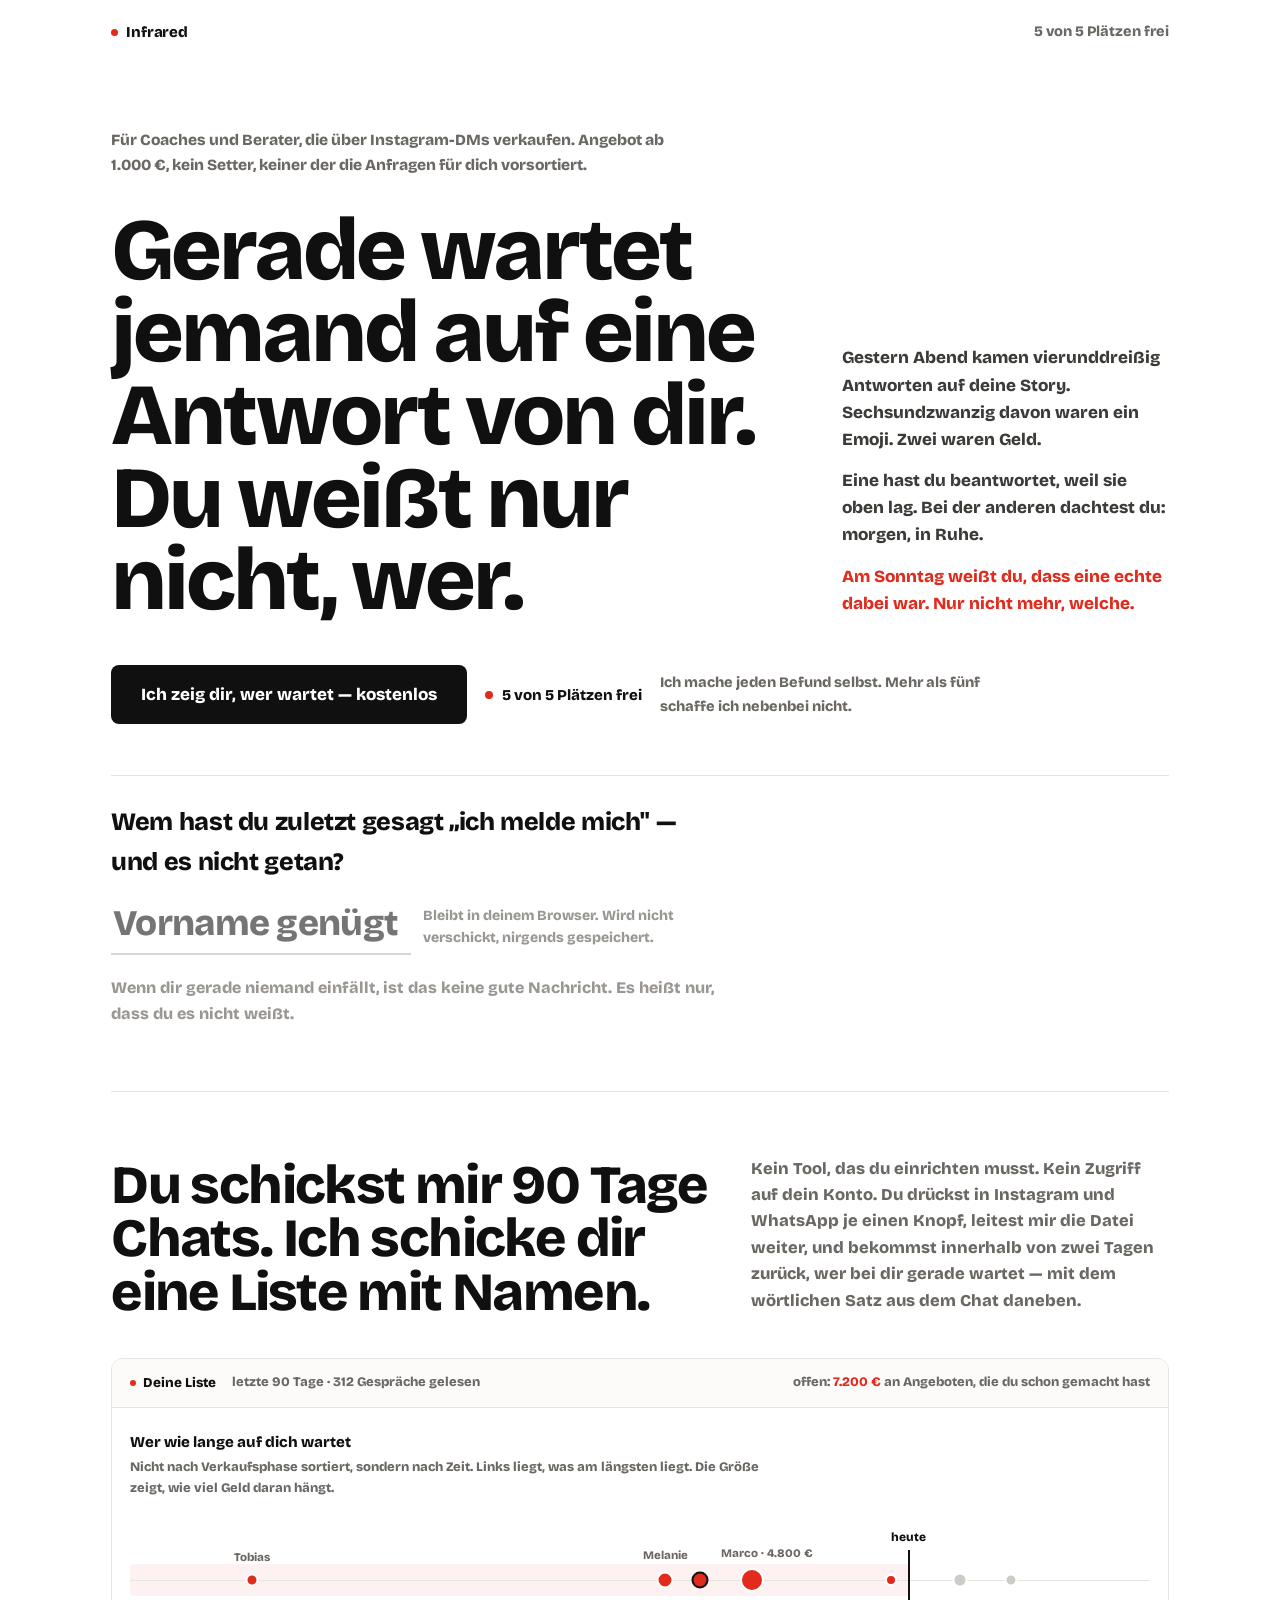
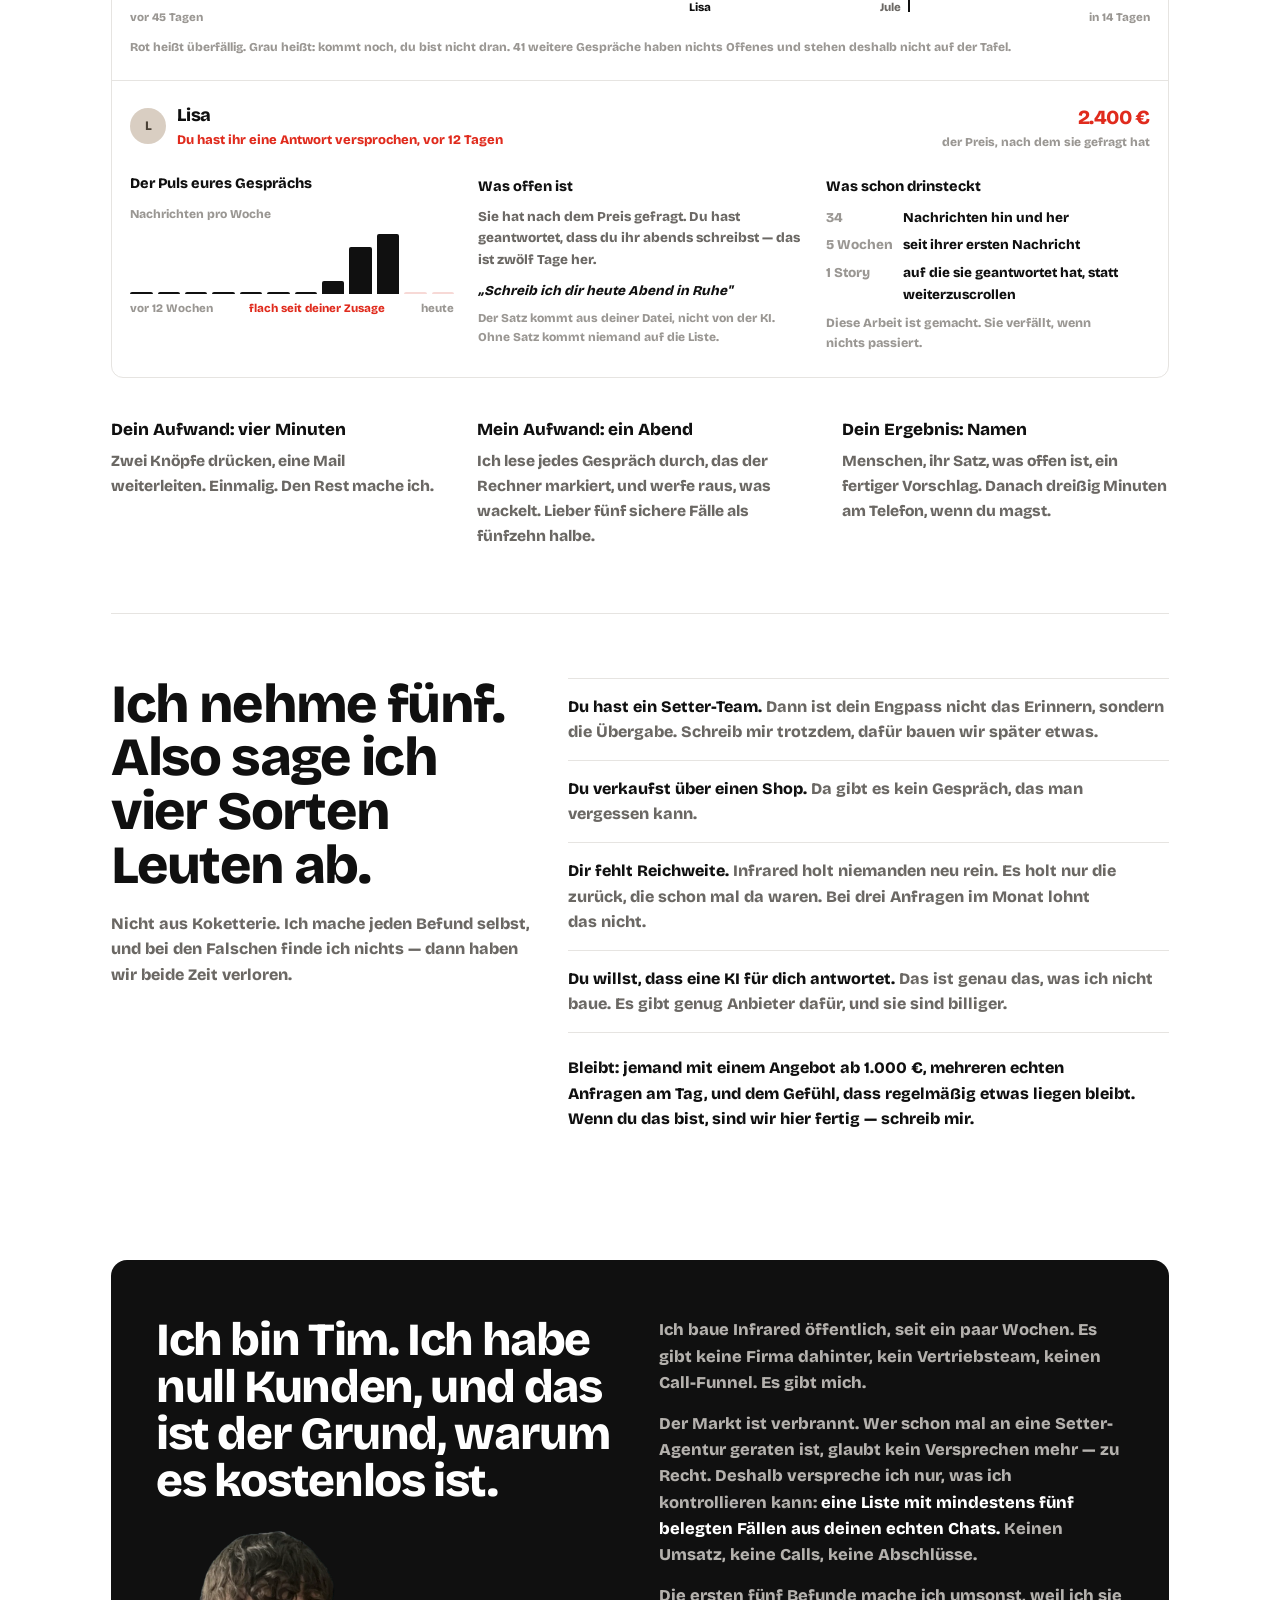
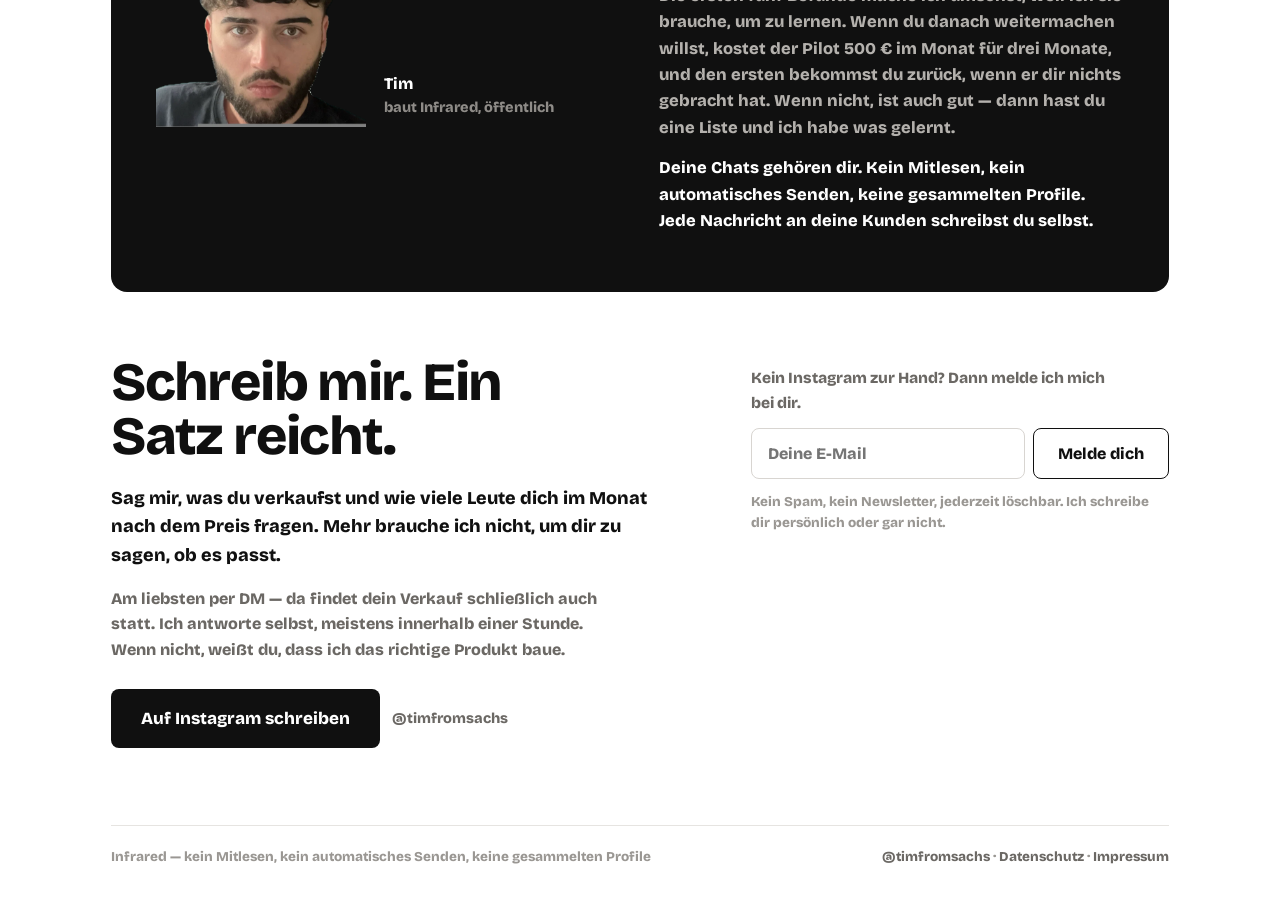
==== commit 2a23bd7e: "feat: echtes Foto — Greenscreen freigestellt, Screenshot-Balken entfernt Tim hat ein brauchbares Bil" ====
--- a/index.html
+++ b/index.html
@@ -189,18 +189,10 @@
       <div style="grid-column:span 6">
         <h2 style="font-weight:700;font-variation-settings:'wdth' 82;font-size:clamp(26px,3.6vw,46px);line-height:1.02;letter-spacing:-.03em;max-width:18ch">Ich bin Tim. Ich habe null Kunden, und das ist der Grund, warum es kostenlos ist.</h2>
         <div style="display:flex;align-items:flex-end;gap:18px;margin-top:26px;flex-wrap:wrap">
-          <!-- FOTO AUSGEBLENDET, 10.08.2026.
-               tim.png (760x936) enthaelt nur die obersten ~255 px Bildinhalt:
-               Haaransatz bis Augenbrauen, dann bricht der Freisteller hart ab.
-               Der Rest der Leinwand ist vollstaendig transparent (auf weissem,
-               grauem und schwarzem Grund gleichermassen geprueft).
-               Ein angeschnittener Kopf beschaedigt genau den Block, der
-               Vertrauen herstellen soll — deshalb lieber kein Bild als dieses.
-               Zum Aktivieren: neue Datei nach tim.png legen, Zeile einkommentieren,
-               width/height auf die echten Masse setzen.
-          <img src="tim.png" alt="Tim, Gründer von Infrared" width="760" height="936" loading="lazy" style="width:min(240px,52vw);height:auto;display:block">
-          -->
-          <div style="font-size:14.5px;color:#8f8c88">
+          <!-- WebP statt PNG: 29 KB gegen 377 KB. Die Seite ist das Ziel des
+               Instagram-Bio-Links, wird also fast nur mobil geladen. -->
+          <img src="tim.webp" alt="Tim, Gründer von Infrared" width="600" height="561" loading="lazy" style="width:min(210px,46vw);height:auto;display:block">
+          <div style="font-size:14.5px;color:#8f8c88;padding-bottom:8px">
             <div style="color:#fff;font-size:16px;font-weight:600">Tim</div>
             <div>baut Infrared, öffentlich</div>
           </div>
